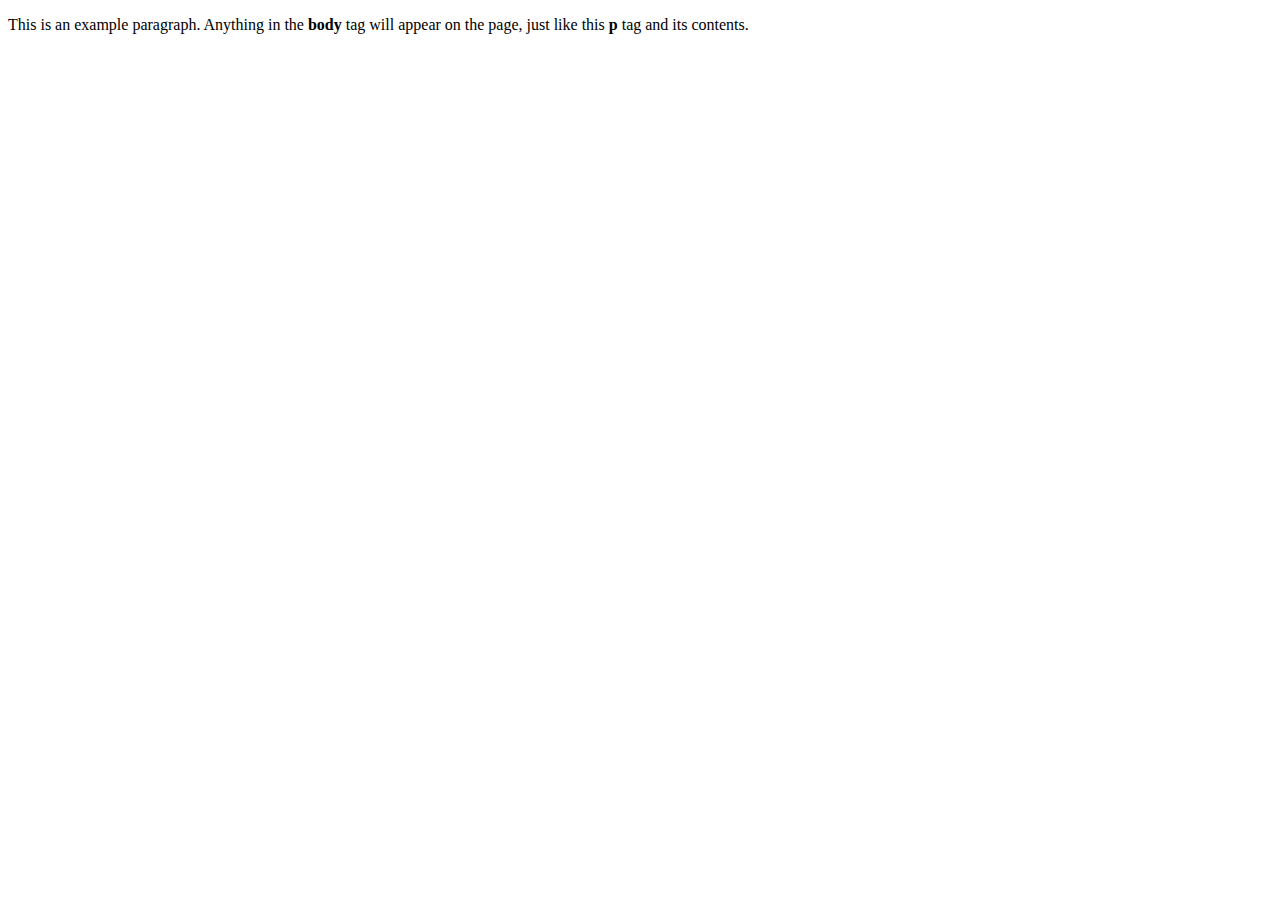
==== index.html @ 29da5b6f "temp" ====
<!doctype html>
<html>
  <head>
    <title>This is the title of the webpage!</title>
  </head>
  <body>
    <p>This is an example paragraph. Anything in the <strong>body</strong> tag will appear on the page, just like this <strong>p</strong> tag and its contents.</p>
  </body>
</html>
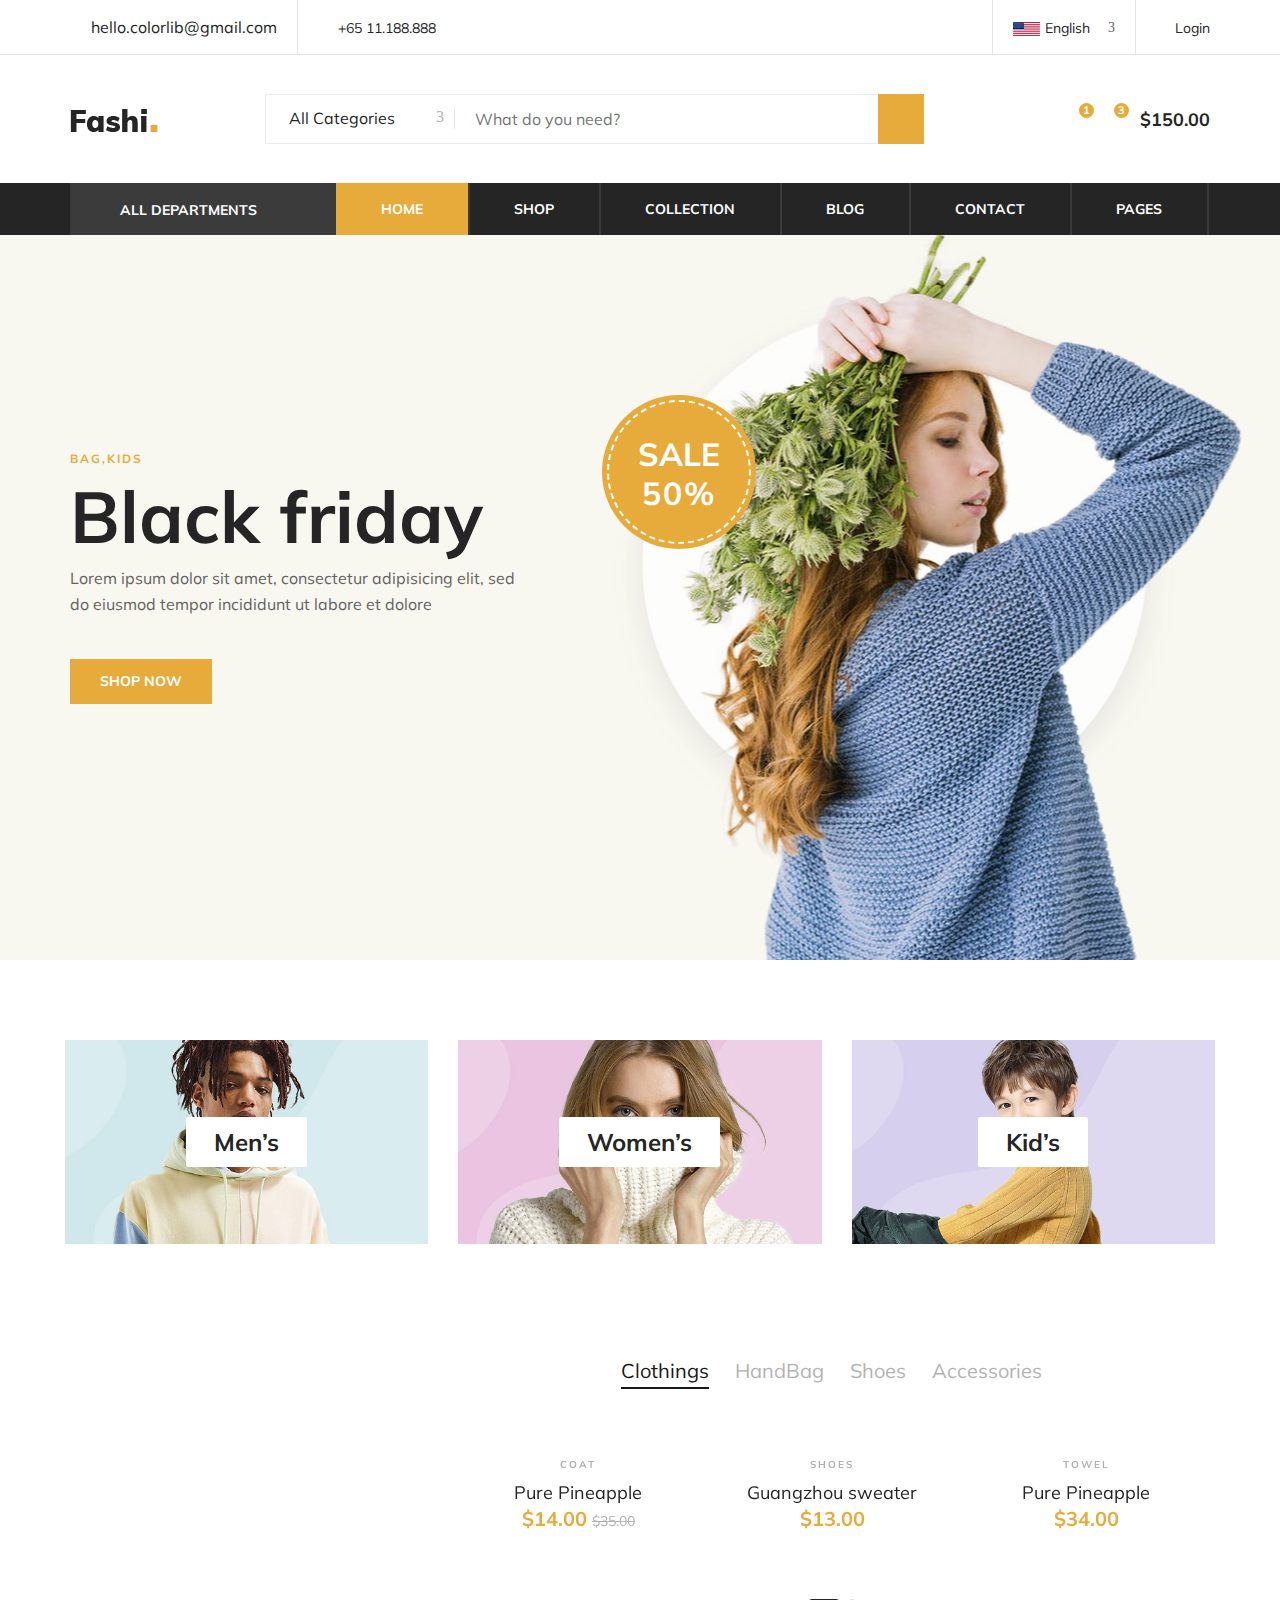
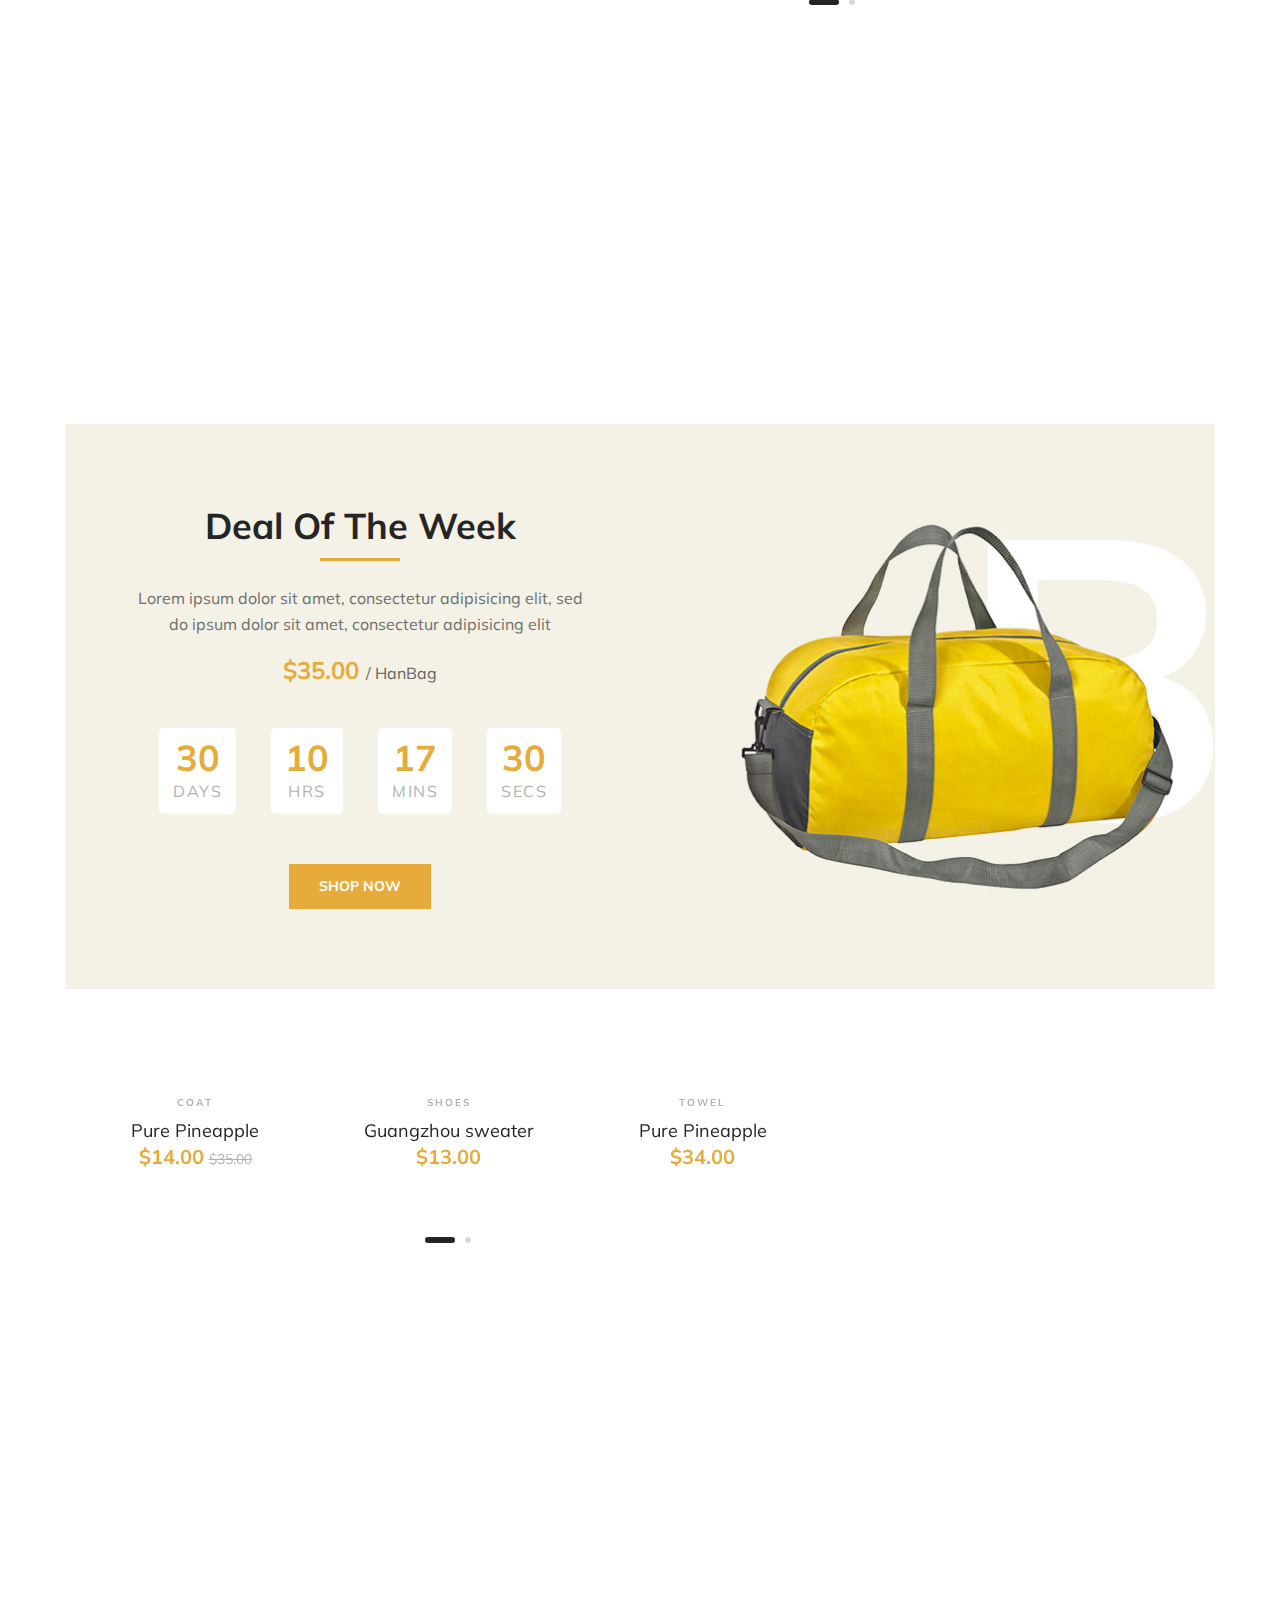
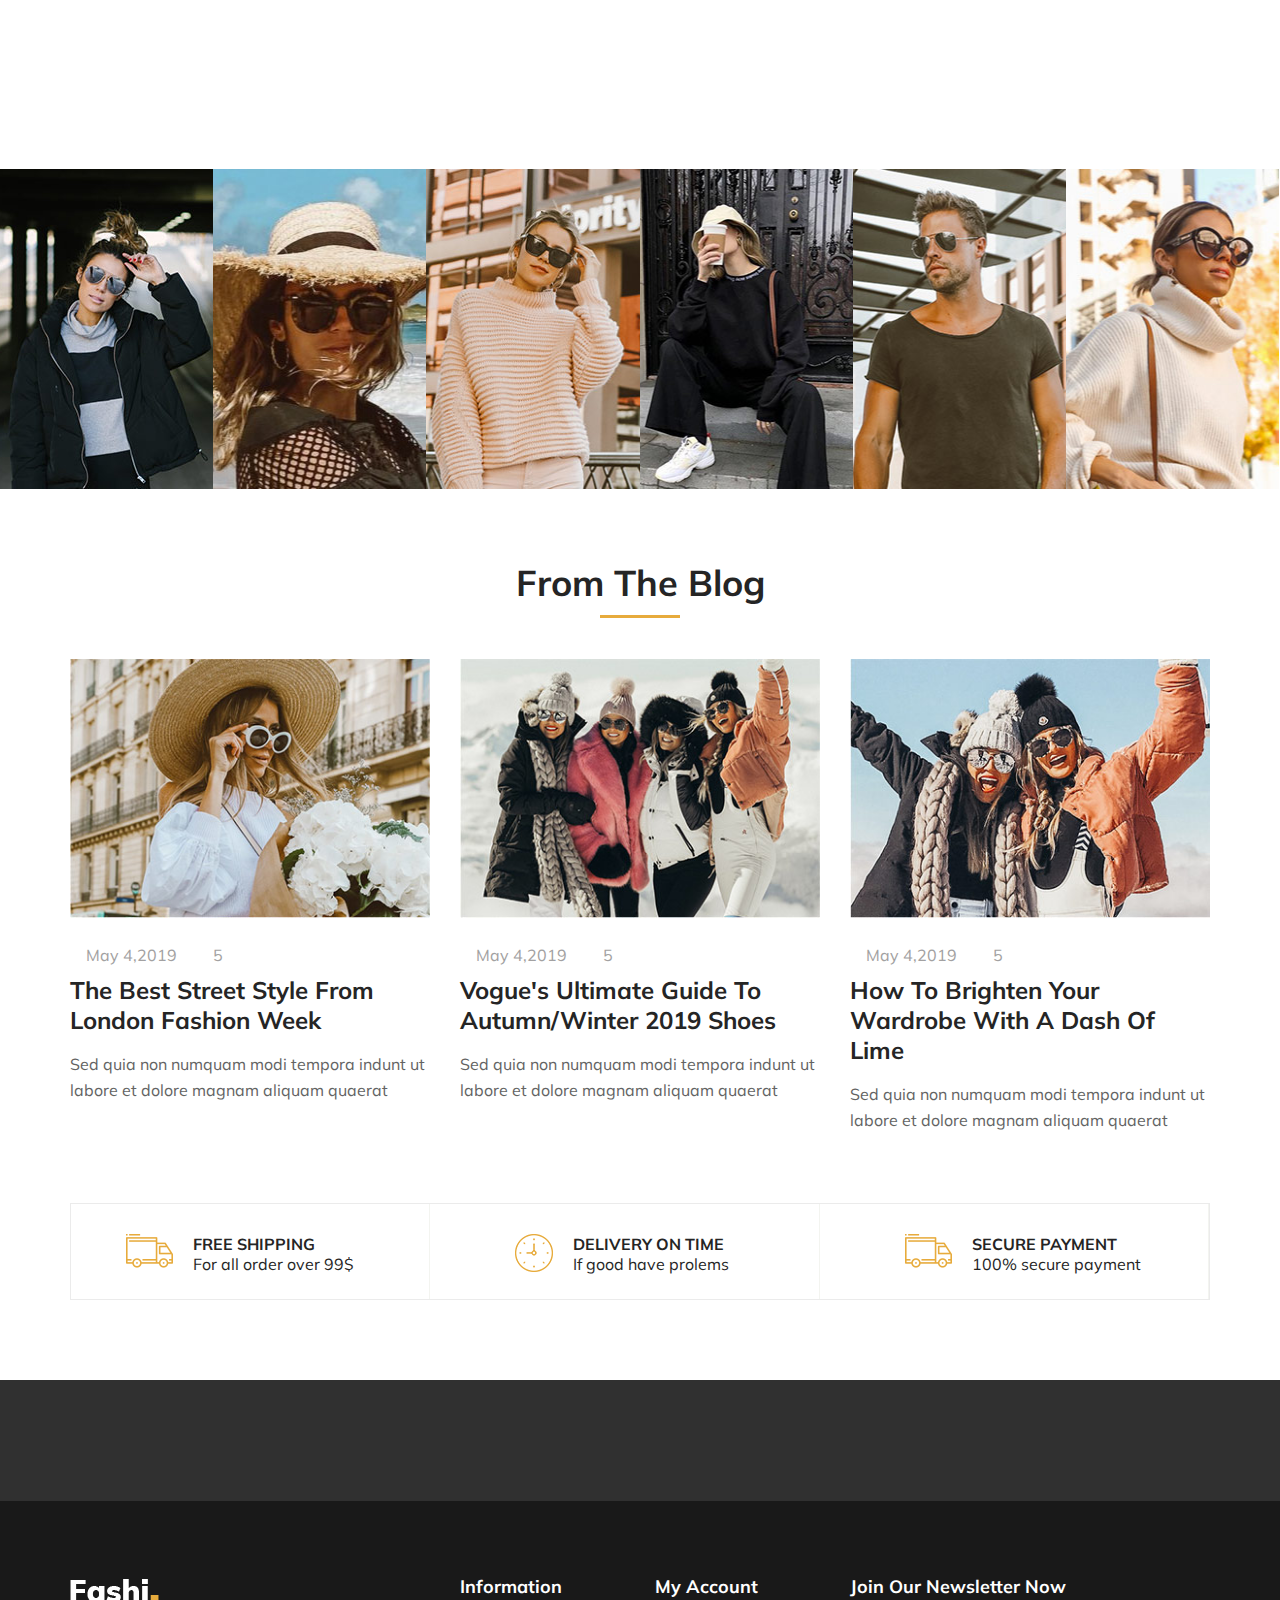
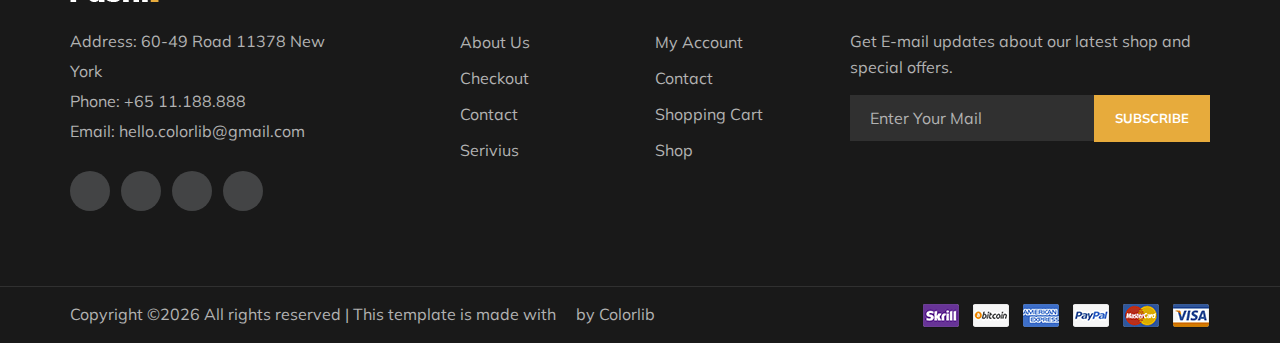
==== commit deabe4de: "index file changed" ====
--- a/index.html
+++ b/index.html
@@ -1,9 +1,816 @@
-<!doctype html>
-<html>
-  <head>
-    <title>This is the title of the webpage!</title>
-  </head>
-  <body>
-    <p>This is an example paragraph. Anything in the <strong>body</strong> tag will appear on the page, just like this <strong>p</strong> tag and its contents.</p>
-  </body>
+<!DOCTYPE html>
+<html lang="zxx">
+
+<head>
+    <meta charset="UTF-8">
+    <meta name="description" content="Fashi Template">
+    <meta name="keywords" content="Fashi, unica, creative, html">
+    <meta name="viewport" content="width=device-width, initial-scale=1.0">
+    <meta http-equiv="X-UA-Compatible" content="ie=edge">
+    <title>Fashi | Template</title>
+
+    <!-- Google Font -->
+    <link href="https://fonts.googleapis.com/css?family=Muli:300,400,500,600,700,800,900&display=swap" rel="stylesheet">
+
+    <!-- Css Styles -->
+    <link rel="stylesheet" href="bootstrap.min.css" type="text/css">
+    <link rel="stylesheet" href="font-awesome.min.css" type="text/css">
+    <link rel="stylesheet" href="themify-icons.css" type="text/css">
+    <link rel="stylesheet" href="elegant-icons.css" type="text/css">
+    <link rel="stylesheet" href="owl.carousel.min.css" type="text/css">
+    <link rel="stylesheet" href="nice-select.css" type="text/css">
+    <link rel="stylesheet" href="jquery-ui.min.css" type="text/css">
+    <link rel="stylesheet" href="slicknav.min.css" type="text/css">
+    <link rel="stylesheet" href="style.css" type="text/css">
+</head>
+
+<body>
+    <!-- Page Preloder -->
+    <div id="preloder">
+        <div class="loader"></div>
+    </div>
+
+    <!-- Header Section Begin -->
+    <header class="header-section">
+        <div class="header-top">
+            <div class="container">
+                <div class="ht-left">
+                    <div class="mail-service">
+                        <i class=" fa fa-envelope"></i>
+                        hello.colorlib@gmail.com
+                    </div>
+                    <div class="phone-service">
+                        <i class=" fa fa-phone"></i>
+                        +65 11.188.888
+                    </div>
+                </div>
+                <div class="ht-right">
+                    <a href="#" class="login-panel"><i class="fa fa-user"></i>Login</a>
+                    <div class="lan-selector">
+                        <select class="language_drop" name="countries" id="countries" style="width:300px;">
+                            <option value='yt' data-image="flag-1.jpg" data-imagecss="flag yt"
+                                data-title="English">English</option>
+                            <option value='yu' data-image="flag-2.jpg" data-imagecss="flag yu"
+                                data-title="Bangladesh">German </option>
+                        </select>
+                    </div>
+                    <div class="top-social">
+                        <a href="#"><i class="ti-facebook"></i></a>
+                        <a href="#"><i class="ti-twitter-alt"></i></a>
+                        <a href="#"><i class="ti-linkedin"></i></a>
+                        <a href="#"><i class="ti-pinterest"></i></a>
+                    </div>
+                </div>
+            </div>
+        </div>
+        <div class="container">
+            <div class="inner-header">
+                <div class="row">
+                    <div class="col-lg-2 col-md-2">
+                        <div class="logo">
+                            <a href="./index.html">
+                                <img src="logo.png" alt="">
+                            </a>
+                        </div>
+                    </div>
+                    <div class="col-lg-7 col-md-7">
+                        <div class="advanced-search">
+                            <button type="button" class="category-btn">All Categories</button>
+                            <div class="input-group">
+                                <input type="text" placeholder="What do you need?">
+                                <button type="button"><i class="ti-search"></i></button>
+                            </div>
+                        </div>
+                    </div>
+                    <div class="col-lg-3 text-right col-md-3">
+                        <ul class="nav-right">
+                            <li class="heart-icon">
+                                <a href="#">
+                                    <i class="icon_heart_alt"></i>
+                                    <span>1</span>
+                                </a>
+                            </li>
+                            <li class="cart-icon">
+                                <a href="#">
+                                    <i class="icon_bag_alt"></i>
+                                    <span>3</span>
+                                </a>
+                                <div class="cart-hover">
+                                    <div class="select-items">
+                                        <table>
+                                            <tbody>
+                                                <tr>
+                                                    <td class="si-pic"><img src="select-product-1.jpg" alt=""></td>
+                                                    <td class="si-text">
+                                                        <div class="product-selected">
+                                                            <p>$60.00 x 1</p>
+                                                            <h6>Kabino Bedside Table</h6>
+                                                        </div>
+                                                    </td>
+                                                    <td class="si-close">
+                                                        <i class="ti-close"></i>
+                                                    </td>
+                                                </tr>
+                                                <tr>
+                                                    <td class="si-pic"><img src="select-product-2.jpg" alt=""></td>
+                                                    <td class="si-text">
+                                                        <div class="product-selected">
+                                                            <p>$60.00 x 1</p>
+                                                            <h6>Kabino Bedside Table</h6>
+                                                        </div>
+                                                    </td>
+                                                    <td class="si-close">
+                                                        <i class="ti-close"></i>
+                                                    </td>
+                                                </tr>
+                                            </tbody>
+                                        </table>
+                                    </div>
+                                    <div class="select-total">
+                                        <span>total:</span>
+                                        <h5>$120.00</h5>
+                                    </div>
+                                    <div class="select-button">
+                                        <a href="#" class="primary-btn view-card">VIEW CARD</a>
+                                        <a href="#" class="primary-btn checkout-btn">CHECK OUT</a>
+                                    </div>
+                                </div>
+                            </li>
+                            <li class="cart-price">$150.00</li>
+                        </ul>
+                    </div>
+                </div>
+            </div>
+        </div>
+        <div class="nav-item">
+            <div class="container">
+                <div class="nav-depart">
+                    <div class="depart-btn">
+                        <i class="ti-menu"></i>
+                        <span>All departments</span>
+                        <ul class="depart-hover">
+                            <li class="active"><a href="#">Women’s Clothing</a></li>
+                            <li><a href="#">Men’s Clothing</a></li>
+                            <li><a href="#">Underwear</a></li>
+                            <li><a href="#">Kid's Clothing</a></li>
+                            <li><a href="#">Brand Fashion</a></li>
+                            <li><a href="#">Accessories/Shoes</a></li>
+                            <li><a href="#">Luxury Brands</a></li>
+                            <li><a href="#">Brand Outdoor Apparel</a></li>
+                        </ul>
+                    </div>
+                </div>
+                <nav class="nav-menu mobile-menu">
+                    <ul>
+                        <li class="active"><a href="./index.html">Home</a></li>
+                        <li><a href="./shop.html">Shop</a></li>
+                        <li><a href="#">Collection</a>
+                            <ul class="dropdown">
+                                <li><a href="#">Men's</a></li>
+                                <li><a href="#">Women's</a></li>
+                                <li><a href="#">Kid's</a></li>
+                            </ul>
+                        </li>
+                        <li><a href="./blog.html">Blog</a></li>
+                        <li><a href="./contact.html">Contact</a></li>
+                        <li><a href="#">Pages</a>
+                            <ul class="dropdown">
+                                <li><a href="./blog-details.html">Blog Details</a></li>
+                                <li><a href="./shopping-cart.html">Shopping Cart</a></li>
+                                <li><a href="./check-out.html">Checkout</a></li>
+                                <li><a href="./faq.html">Faq</a></li>
+                                <li><a href="./register.html">Register</a></li>
+                                <li><a href="./login.html">Login</a></li>
+                            </ul>
+                        </li>
+                    </ul>
+                </nav>
+                <div id="mobile-menu-wrap"></div>
+            </div>
+        </div>
+    </header>
+    <!-- Header End -->
+
+    <!-- Hero Section Begin -->
+    <section class="hero-section">
+        <div class="hero-items owl-carousel">
+            <div class="single-hero-items set-bg" data-setbg="hero-1.jpg">
+                <div class="container">
+                    <div class="row">
+                        <div class="col-lg-5">
+                            <span>Bag,kids</span>
+                            <h1>Black friday</h1>
+                            <p>Lorem ipsum dolor sit amet, consectetur adipisicing elit, sed do eiusmod tempor
+                                incididunt ut labore et dolore</p>
+                            <a href="#" class="primary-btn">Shop Now</a>
+                        </div>
+                    </div>
+                    <div class="off-card">
+                        <h2>Sale <span>50%</span></h2>
+                    </div>
+                </div>
+            </div>
+            <div class="single-hero-items set-bg" data-setbg="hero-2.jpg">
+                <div class="container">
+                    <div class="row">
+                        <div class="col-lg-5">
+                            <span>Bag,kids</span>
+                            <h1>Black friday</h1>
+                            <p>Lorem ipsum dolor sit amet, consectetur adipisicing elit, sed do eiusmod tempor
+                                incididunt ut labore et dolore</p>
+                            <a href="#" class="primary-btn">Shop Now</a>
+                        </div>
+                    </div>
+                    <div class="off-card">
+                        <h2>Sale <span>50%</span></h2>
+                    </div>
+                </div>
+            </div>
+        </div>
+    </section>
+    <!-- Hero Section End -->
+
+    <!-- Banner Section Begin -->
+    <div class="banner-section spad">
+        <div class="container-fluid">
+            <div class="row">
+                <div class="col-lg-4">
+                    <div class="single-banner">
+                        <img src="banner-1.jpg" alt="">
+                        <div class="inner-text">
+                            <h4>Men’s</h4>
+                        </div>
+                    </div>
+                </div>
+                <div class="col-lg-4">
+                    <div class="single-banner">
+                        <img src="banner-2.jpg" alt="">
+                        <div class="inner-text">
+                            <h4>Women’s</h4>
+                        </div>
+                    </div>
+                </div>
+                <div class="col-lg-4">
+                    <div class="single-banner">
+                        <img src="banner-3.jpg" alt="">
+                        <div class="inner-text">
+                            <h4>Kid’s</h4>
+                        </div>
+                    </div>
+                </div>
+            </div>
+        </div>
+    </div>
+    <!-- Banner Section End -->
+
+    <!-- Women Banner Section Begin -->
+    <section class="women-banner spad">
+        <div class="container-fluid">
+            <div class="row">
+                <div class="col-lg-3">
+                    <div class="product-large set-bg" data-setbg="img/products/women-large.jpg">
+                        <h2>Women’s</h2>
+                        <a href="#">Discover More</a>
+                    </div>
+                </div>
+                <div class="col-lg-8 offset-lg-1">
+                    <div class="filter-control">
+                        <ul>
+                            <li class="active">Clothings</li>
+                            <li>HandBag</li>
+                            <li>Shoes</li>
+                            <li>Accessories</li>
+                        </ul>
+                    </div>
+                    <div class="product-slider owl-carousel">
+                        <div class="product-item">
+                            <div class="pi-pic">
+                                <img src="women-1.jpg" alt="">
+                                <div class="sale">Sale</div>
+                                <div class="icon">
+                                    <i class="icon_heart_alt"></i>
+                                </div>
+                                <ul>
+                                    <li class="w-icon active"><a href="#"><i class="icon_bag_alt"></i></a></li>
+                                    <li class="quick-view"><a href="#">+ Quick View</a></li>
+                                    <li class="w-icon"><a href="#"><i class="fa fa-random"></i></a></li>
+                                </ul>
+                            </div>
+                            <div class="pi-text">
+                                <div class="catagory-name">Coat</div>
+                                <a href="#">
+                                    <h5>Pure Pineapple</h5>
+                                </a>
+                                <div class="product-price">
+                                    $14.00
+                                    <span>$35.00</span>
+                                </div>
+                            </div>
+                        </div>
+                        <div class="product-item">
+                            <div class="pi-pic">
+                                <img src="women-2.jpg" alt="">
+                                <div class="icon">
+                                    <i class="icon_heart_alt"></i>
+                                </div>
+                                <ul>
+                                    <li class="w-icon active"><a href="#"><i class="icon_bag_alt"></i></a></li>
+                                    <li class="quick-view"><a href="#">+ Quick View</a></li>
+                                    <li class="w-icon"><a href="#"><i class="fa fa-random"></i></a></li>
+                                </ul>
+                            </div>
+                            <div class="pi-text">
+                                <div class="catagory-name">Shoes</div>
+                                <a href="#">
+                                    <h5>Guangzhou sweater</h5>
+                                </a>
+                                <div class="product-price">
+                                    $13.00
+                                </div>
+                            </div>
+                        </div>
+                        <div class="product-item">
+                            <div class="pi-pic">
+                                <img src="women-3.jpg" alt="">
+                                <div class="icon">
+                                    <i class="icon_heart_alt"></i>
+                                </div>
+                                <ul>
+                                    <li class="w-icon active"><a href="#"><i class="icon_bag_alt"></i></a></li>
+                                    <li class="quick-view"><a href="#">+ Quick View</a></li>
+                                    <li class="w-icon"><a href="#"><i class="fa fa-random"></i></a></li>
+                                </ul>
+                            </div>
+                            <div class="pi-text">
+                                <div class="catagory-name">Towel</div>
+                                <a href="#">
+                                    <h5>Pure Pineapple</h5>
+                                </a>
+                                <div class="product-price">
+                                    $34.00
+                                </div>
+                            </div>
+                        </div>
+                        <div class="product-item">
+                            <div class="pi-pic">
+                                <img src="women-4.jpg" alt="">
+                                <div class="icon">
+                                    <i class="icon_heart_alt"></i>
+                                </div>
+                                <ul>
+                                    <li class="w-icon active"><a href="#"><i class="icon_bag_alt"></i></a></li>
+                                    <li class="quick-view"><a href="#">+ Quick View</a></li>
+                                    <li class="w-icon"><a href="#"><i class="fa fa-random"></i></a></li>
+                                </ul>
+                            </div>
+                            <div class="pi-text">
+                                <div class="catagory-name">Towel</div>
+                                <a href="#">
+                                    <h5>Converse Shoes</h5>
+                                </a>
+                                <div class="product-price">
+                                    $34.00
+                                </div>
+                            </div>
+                        </div>
+                    </div>
+                </div>
+            </div>
+        </div>
+    </section>
+    <!-- Women Banner Section End -->
+
+    <!-- Deal Of The Week Section Begin-->
+    <section class="deal-of-week set-bg spad" data-setbg="time-bg.jpg">
+        <div class="container">
+            <div class="col-lg-6 text-center">
+                <div class="section-title">
+                    <h2>Deal Of The Week</h2>
+                    <p>Lorem ipsum dolor sit amet, consectetur adipisicing elit, sed<br /> do ipsum dolor sit amet,
+                        consectetur adipisicing elit </p>
+                    <div class="product-price">
+                        $35.00
+                        <span>/ HanBag</span>
+                    </div>
+                </div>
+                <div class="countdown-timer" id="countdown">
+                    <div class="cd-item">
+                        <span>56</span>
+                        <p>Days</p>
+                    </div>
+                    <div class="cd-item">
+                        <span>12</span>
+                        <p>Hrs</p>
+                    </div>
+                    <div class="cd-item">
+                        <span>40</span>
+                        <p>Mins</p>
+                    </div>
+                    <div class="cd-item">
+                        <span>52</span>
+                        <p>Secs</p>
+                    </div>
+                </div>
+                <a href="#" class="primary-btn">Shop Now</a>
+            </div>
+        </div>
+    </section>
+    <!-- Deal Of The Week Section End -->
+
+    <!-- Man Banner Section Begin -->
+    <section class="man-banner spad">
+        <div class="container-fluid">
+            <div class="row">
+                <div class="col-lg-8">
+                    <!-- <div class="filter-control">
+                        <ul>
+                            <li class="active">Clothings</li>
+                            <li>HandBag</li>
+                            <li>Shoes</li>
+                            <li>Accessories</li>
+                        </ul>
+                    </div> -->
+                    <div class="product-slider owl-carousel">
+                        <div class="product-item">
+                            <div class="pi-pic">
+                                <img src="man-1.jpg" alt="">
+                                <div class="sale">Sale</div>
+                                <div class="icon">
+                                    <i class="icon_heart_alt"></i>
+                                </div>
+                                <ul>
+                                    <li class="w-icon active"><a href="#"><i class="icon_bag_alt"></i></a></li>
+                                    <li class="quick-view"><a href="#">+ Quick View</a></li>
+                                    <li class="w-icon"><a href="#"><i class="fa fa-random"></i></a></li>
+                                </ul>
+                            </div>
+                            <div class="pi-text">
+                                <div class="catagory-name">Coat</div>
+                                <a href="#">
+                                    <h5>Pure Pineapple</h5>
+                                </a>
+                                <div class="product-price">
+                                    $14.00
+                                    <span>$35.00</span>
+                                </div>
+                            </div>
+                        </div>
+                        <div class="product-item">
+                            <div class="pi-pic">
+                                <img src="man-2.jpg" alt="">
+                                <div class="icon">
+                                    <i class="icon_heart_alt"></i>
+                                </div>
+                                <ul>
+                                    <li class="w-icon active"><a href="#"><i class="icon_bag_alt"></i></a></li>
+                                    <li class="quick-view"><a href="#">+ Quick View</a></li>
+                                    <li class="w-icon"><a href="#"><i class="fa fa-random"></i></a></li>
+                                </ul>
+                            </div>
+                            <div class="pi-text">
+                                <div class="catagory-name">Shoes</div>
+                                <a href="#">
+                                    <h5>Guangzhou sweater</h5>
+                                </a>
+                                <div class="product-price">
+                                    $13.00
+                                </div>
+                            </div>
+                        </div>
+                        <div class="product-item">
+                            <div class="pi-pic">
+                                <img src="man-3.jpg" alt="">
+                                <div class="icon">
+                                    <i class="icon_heart_alt"></i>
+                                </div>
+                                <ul>
+                                    <li class="w-icon active"><a href="#"><i class="icon_bag_alt"></i></a></li>
+                                    <li class="quick-view"><a href="#">+ Quick View</a></li>
+                                    <li class="w-icon"><a href="#"><i class="fa fa-random"></i></a></li>
+                                </ul>
+                            </div>
+                            <div class="pi-text">
+                                <div class="catagory-name">Towel</div>
+                                <a href="#">
+                                    <h5>Pure Pineapple</h5>
+                                </a>
+                                <div class="product-price">
+                                    $34.00
+                                </div>
+                            </div>
+                        </div>
+                        <div class="product-item">
+                            <div class="pi-pic">
+                                <img src="man-4.jpg" alt="">
+                                <div class="icon">
+                                    <i class="icon_heart_alt"></i>
+                                </div>
+                                <ul>
+                                    <li class="w-icon active"><a href="#"><i class="icon_bag_alt"></i></a></li>
+                                    <li class="quick-view"><a href="#">+ Quick View</a></li>
+                                    <li class="w-icon"><a href="#"><i class="fa fa-random"></i></a></li>
+                                </ul>
+                            </div>
+                            <div class="pi-text">
+                                <div class="catagory-name">Towel</div>
+                                <a href="#">
+                                    <h5>Converse Shoes</h5>
+                                </a>
+                                <div class="product-price">
+                                    $34.00
+                                </div>
+                            </div>
+                        </div>
+                    </div>
+                </div>
+                <div class="col-lg-3 offset-lg-1">
+                    <div class="product-large set-bg m-large" data-setbg="man-large.jpg">
+                        <h2>Men’s</h2>
+                        <a href="#">Discover More</a>
+                    </div>
+                </div>
+            </div>
+        </div>
+    </section>
+    <!-- Man Banner Section End -->
+
+    <!-- Instagram Section Begin -->
+    <div class="instagram-photo">
+        <div class="insta-item set-bg" data-setbg="insta-1.jpg">
+            <div class="inside-text">
+                <i class="ti-instagram"></i>
+                <h5><a href="#">colorlib_Collection</a></h5>
+            </div>
+        </div>
+        <div class="insta-item set-bg" data-setbg="insta-2.jpg">
+            <div class="inside-text">
+                <i class="ti-instagram"></i>
+                <h5><a href="#">colorlib_Collection</a></h5>
+            </div>
+        </div>
+        <div class="insta-item set-bg" data-setbg="insta-3.jpg">
+            <div class="inside-text">
+                <i class="ti-instagram"></i>
+                <h5><a href="#">colorlib_Collection</a></h5>
+            </div>
+        </div>
+        <div class="insta-item set-bg" data-setbg="insta-4.jpg">
+            <div class="inside-text">
+                <i class="ti-instagram"></i>
+                <h5><a href="#">colorlib_Collection</a></h5>
+            </div>
+        </div>
+        <div class="insta-item set-bg" data-setbg="insta-5.jpg">
+            <div class="inside-text">
+                <i class="ti-instagram"></i>
+                <h5><a href="#">colorlib_Collection</a></h5>
+            </div>
+        </div>
+        <div class="insta-item set-bg" data-setbg="insta-6.jpg">
+            <div class="inside-text">
+                <i class="ti-instagram"></i>
+                <h5><a href="#">colorlib_Collection</a></h5>
+            </div>
+        </div>
+    </div>
+    <!-- Instagram Section End -->
+
+    <!-- Latest Blog Section Begin -->
+    <section class="latest-blog spad">
+        <div class="container">
+            <div class="row">
+                <div class="col-lg-12">
+                    <div class="section-title">
+                        <h2>From The Blog</h2>
+                    </div>
+                </div>
+            </div>
+            <div class="row">
+                <div class="col-lg-4 col-md-6">
+                    <div class="single-latest-blog">
+                        <img src="latest-1.jpg" alt="">
+                        <div class="latest-text">
+                            <div class="tag-list">
+                                <div class="tag-item">
+                                    <i class="fa fa-calendar-o"></i>
+                                    May 4,2019
+                                </div>
+                                <div class="tag-item">
+                                    <i class="fa fa-comment-o"></i>
+                                    5
+                                </div>
+                            </div>
+                            <a href="#">
+                                <h4>The Best Street Style From London Fashion Week</h4>
+                            </a>
+                            <p>Sed quia non numquam modi tempora indunt ut labore et dolore magnam aliquam quaerat </p>
+                        </div>
+                    </div>
+                </div>
+                <div class="col-lg-4 col-md-6">
+                    <div class="single-latest-blog">
+                        <img src="latest-2.jpg" alt="">
+                        <div class="latest-text">
+                            <div class="tag-list">
+                                <div class="tag-item">
+                                    <i class="fa fa-calendar-o"></i>
+                                    May 4,2019
+                                </div>
+                                <div class="tag-item">
+                                    <i class="fa fa-comment-o"></i>
+                                    5
+                                </div>
+                            </div>
+                            <a href="#">
+                                <h4>Vogue's Ultimate Guide To Autumn/Winter 2019 Shoes</h4>
+                            </a>
+                            <p>Sed quia non numquam modi tempora indunt ut labore et dolore magnam aliquam quaerat </p>
+                        </div>
+                    </div>
+                </div>
+                <div class="col-lg-4 col-md-6">
+                    <div class="single-latest-blog">
+                        <img src="latest-3.jpg" alt="">
+                        <div class="latest-text">
+                            <div class="tag-list">
+                                <div class="tag-item">
+                                    <i class="fa fa-calendar-o"></i>
+                                    May 4,2019
+                                </div>
+                                <div class="tag-item">
+                                    <i class="fa fa-comment-o"></i>
+                                    5
+                                </div>
+                            </div>
+                            <a href="#">
+                                <h4>How To Brighten Your Wardrobe With A Dash Of Lime</h4>
+                            </a>
+                            <p>Sed quia non numquam modi tempora indunt ut labore et dolore magnam aliquam quaerat </p>
+                        </div>
+                    </div>
+                </div>
+            </div>
+            <div class="benefit-items">
+                <div class="row">
+                    <div class="col-lg-4">
+                        <div class="single-benefit">
+                            <div class="sb-icon">
+                                <img src="icon-1.png" alt="">
+                            </div>
+                            <div class="sb-text">
+                                <h6>Free Shipping</h6>
+                                <p>For all order over 99$</p>
+                            </div>
+                        </div>
+                    </div>
+                    <div class="col-lg-4">
+                        <div class="single-benefit">
+                            <div class="sb-icon">
+                                <img src="icon-2.png" alt="">
+                            </div>
+                            <div class="sb-text">
+                                <h6>Delivery On Time</h6>
+                                <p>If good have prolems</p>
+                            </div>
+                        </div>
+                    </div>
+                    <div class="col-lg-4">
+                        <div class="single-benefit">
+                            <div class="sb-icon">
+                                <img src="icon-1.png" alt="">
+                            </div>
+                            <div class="sb-text">
+                                <h6>Secure Payment</h6>
+                                <p>100% secure payment</p>
+                            </div>
+                        </div>
+                    </div>
+                </div>
+            </div>
+        </div>
+    </section>
+    <!-- Latest Blog Section End -->
+
+    <!-- Partner Logo Section Begin -->
+    <div class="partner-logo">
+        <div class="container">
+            <div class="logo-carousel owl-carousel">
+                <div class="logo-item">
+                    <div class="tablecell-inner">
+                        <img src="logo-1.png" alt="">
+                    </div>
+                </div>
+                <div class="logo-item">
+                    <div class="tablecell-inner">
+                        <img src="logo-2.png" alt="">
+                    </div>
+                </div>
+                <div class="logo-item">
+                    <div class="tablecell-inner">
+                        <img src="logo-3.png" alt="">
+                    </div>
+                </div>
+                <div class="logo-item">
+                    <div class="tablecell-inner">
+                        <img src="logo-4.png" alt="">
+                    </div>
+                </div>
+                <div class="logo-item">
+                    <div class="tablecell-inner">
+                        <img src="logo-5.png" alt="">
+                    </div>
+                </div>
+            </div>
+        </div>
+    </div>
+    <!-- Partner Logo Section End -->
+
+    <!-- Footer Section Begin -->
+    <footer class="footer-section">
+        <div class="container">
+            <div class="row">
+                <div class="col-lg-3">
+                    <div class="footer-left">
+                        <div class="footer-logo">
+                            <a href="#"><img src="footer-logo.png" alt=""></a>
+                        </div>
+                        <ul>
+                            <li>Address: 60-49 Road 11378 New York</li>
+                            <li>Phone: +65 11.188.888</li>
+                            <li>Email: hello.colorlib@gmail.com</li>
+                        </ul>
+                        <div class="footer-social">
+                            <a href="#"><i class="fa fa-facebook"></i></a>
+                            <a href="#"><i class="fa fa-instagram"></i></a>
+                            <a href="#"><i class="fa fa-twitter"></i></a>
+                            <a href="#"><i class="fa fa-pinterest"></i></a>
+                        </div>
+                    </div>
+                </div>
+                <div class="col-lg-2 offset-lg-1">
+                    <div class="footer-widget">
+                        <h5>Information</h5>
+                        <ul>
+                            <li><a href="#">About Us</a></li>
+                            <li><a href="#">Checkout</a></li>
+                            <li><a href="#">Contact</a></li>
+                            <li><a href="#">Serivius</a></li>
+                        </ul>
+                    </div>
+                </div>
+                <div class="col-lg-2">
+                    <div class="footer-widget">
+                        <h5>My Account</h5>
+                        <ul>
+                            <li><a href="#">My Account</a></li>
+                            <li><a href="#">Contact</a></li>
+                            <li><a href="#">Shopping Cart</a></li>
+                            <li><a href="#">Shop</a></li>
+                        </ul>
+                    </div>
+                </div>
+                <div class="col-lg-4">
+                    <div class="newslatter-item">
+                        <h5>Join Our Newsletter Now</h5>
+                        <p>Get E-mail updates about our latest shop and special offers.</p>
+                        <form action="#" class="subscribe-form">
+                            <input type="text" placeholder="Enter Your Mail">
+                            <button type="button">Subscribe</button>
+                        </form>
+                    </div>
+                </div>
+            </div>
+        </div>
+        <div class="copyright-reserved">
+            <div class="container">
+                <div class="row">
+                    <div class="col-lg-12">
+                        <div class="copyright-text">
+                            <!-- Link back to Colorlib can't be removed. Template is licensed under CC BY 3.0. -->
+Copyright &copy;<script>document.write(new Date().getFullYear());</script> All rights reserved | This template is made with <i class="fa fa-heart-o" aria-hidden="true"></i> by <a href="https://colorlib.com" target="_blank">Colorlib</a>
+<!-- Link back to Colorlib can't be removed. Template is licensed under CC BY 3.0. -->
+                        </div>
+                        <div class="payment-pic">
+                            <img src="payment-method.png" alt="">
+                        </div>
+                    </div>
+                </div>
+            </div>
+        </div>
+    </footer>
+    <!-- Footer Section End -->
+
+    <!-- Js Plugins -->
+    <script src="jquery-3.3.1.min.js"></script>
+    <script src="bootstrap.min.js"></script>
+    <script src="jquery-ui.min.js"></script>
+    <script src="jquery.countdown.min.js"></script>
+    <script src="jquery.nice-select.min.js"></script>
+    <script src="jquery.zoom.min.js"></script>
+    <script src="jquery.dd.min.js"></script>
+    <script src="jquery.slicknav.js"></script>
+    <script src="owl.carousel.min.js"></script>
+    <script src="main.js"></script>
+</body>
+
 </html>
--- a/themify-icons.css
+++ b/themify-icons.css
@@ -0,0 +1,1081 @@
+@font-face {
+	font-family: 'themify';
+	src:url('../fonts/themify.eot?-fvbane');
+	src:url('../fonts/themify.eot?#iefix-fvbane') format('embedded-opentype'),
+		url('../fonts/themify.woff?-fvbane') format('woff'),
+		url('../fonts/themify.ttf?-fvbane') format('truetype'),
+		url('../fonts/themify.svg?-fvbane#themify') format('svg');
+	font-weight: normal;
+	font-style: normal;
+}
+
+[class^="ti-"], [class*=" ti-"] {
+	font-family: 'themify';
+	speak: none;
+	font-style: normal;
+	font-weight: normal;
+	font-variant: normal;
+	text-transform: none;
+	line-height: 1;
+
+	/* Better Font Rendering =========== */
+	-webkit-font-smoothing: antialiased;
+	-moz-osx-font-smoothing: grayscale;
+}
+
+.ti-wand:before {
+	content: "\e600";
+}
+.ti-volume:before {
+	content: "\e601";
+}
+.ti-user:before {
+	content: "\e602";
+}
+.ti-unlock:before {
+	content: "\e603";
+}
+.ti-unlink:before {
+	content: "\e604";
+}
+.ti-trash:before {
+	content: "\e605";
+}
+.ti-thought:before {
+	content: "\e606";
+}
+.ti-target:before {
+	content: "\e607";
+}
+.ti-tag:before {
+	content: "\e608";
+}
+.ti-tablet:before {
+	content: "\e609";
+}
+.ti-star:before {
+	content: "\e60a";
+}
+.ti-spray:before {
+	content: "\e60b";
+}
+.ti-signal:before {
+	content: "\e60c";
+}
+.ti-shopping-cart:before {
+	content: "\e60d";
+}
+.ti-shopping-cart-full:before {
+	content: "\e60e";
+}
+.ti-settings:before {
+	content: "\e60f";
+}
+.ti-search:before {
+	content: "\e610";
+}
+.ti-zoom-in:before {
+	content: "\e611";
+}
+.ti-zoom-out:before {
+	content: "\e612";
+}
+.ti-cut:before {
+	content: "\e613";
+}
+.ti-ruler:before {
+	content: "\e614";
+}
+.ti-ruler-pencil:before {
+	content: "\e615";
+}
+.ti-ruler-alt:before {
+	content: "\e616";
+}
+.ti-bookmark:before {
+	content: "\e617";
+}
+.ti-bookmark-alt:before {
+	content: "\e618";
+}
+.ti-reload:before {
+	content: "\e619";
+}
+.ti-plus:before {
+	content: "\e61a";
+}
+.ti-pin:before {
+	content: "\e61b";
+}
+.ti-pencil:before {
+	content: "\e61c";
+}
+.ti-pencil-alt:before {
+	content: "\e61d";
+}
+.ti-paint-roller:before {
+	content: "\e61e";
+}
+.ti-paint-bucket:before {
+	content: "\e61f";
+}
+.ti-na:before {
+	content: "\e620";
+}
+.ti-mobile:before {
+	content: "\e621";
+}
+.ti-minus:before {
+	content: "\e622";
+}
+.ti-medall:before {
+	content: "\e623";
+}
+.ti-medall-alt:before {
+	content: "\e624";
+}
+.ti-marker:before {
+	content: "\e625";
+}
+.ti-marker-alt:before {
+	content: "\e626";
+}
+.ti-arrow-up:before {
+	content: "\e627";
+}
+.ti-arrow-right:before {
+	content: "\e628";
+}
+.ti-arrow-left:before {
+	content: "\e629";
+}
+.ti-arrow-down:before {
+	content: "\e62a";
+}
+.ti-lock:before {
+	content: "\e62b";
+}
+.ti-location-arrow:before {
+	content: "\e62c";
+}
+.ti-link:before {
+	content: "\e62d";
+}
+.ti-layout:before {
+	content: "\e62e";
+}
+.ti-layers:before {
+	content: "\e62f";
+}
+.ti-layers-alt:before {
+	content: "\e630";
+}
+.ti-key:before {
+	content: "\e631";
+}
+.ti-import:before {
+	content: "\e632";
+}
+.ti-image:before {
+	content: "\e633";
+}
+.ti-heart:before {
+	content: "\e634";
+}
+.ti-heart-broken:before {
+	content: "\e635";
+}
+.ti-hand-stop:before {
+	content: "\e636";
+}
+.ti-hand-open:before {
+	content: "\e637";
+}
+.ti-hand-drag:before {
+	content: "\e638";
+}
+.ti-folder:before {
+	content: "\e639";
+}
+.ti-flag:before {
+	content: "\e63a";
+}
+.ti-flag-alt:before {
+	content: "\e63b";
+}
+.ti-flag-alt-2:before {
+	content: "\e63c";
+}
+.ti-eye:before {
+	content: "\e63d";
+}
+.ti-export:before {
+	content: "\e63e";
+}
+.ti-exchange-vertical:before {
+	content: "\e63f";
+}
+.ti-desktop:before {
+	content: "\e640";
+}
+.ti-cup:before {
+	content: "\e641";
+}
+.ti-crown:before {
+	content: "\e642";
+}
+.ti-comments:before {
+	content: "\e643";
+}
+.ti-comment:before {
+	content: "\e644";
+}
+.ti-comment-alt:before {
+	content: "\e645";
+}
+.ti-close:before {
+	content: "\e646";
+}
+.ti-clip:before {
+	content: "\e647";
+}
+.ti-angle-up:before {
+	content: "\e648";
+}
+.ti-angle-right:before {
+	content: "\e649";
+}
+.ti-angle-left:before {
+	content: "\e64a";
+}
+.ti-angle-down:before {
+	content: "\e64b";
+}
+.ti-check:before {
+	content: "\e64c";
+}
+.ti-check-box:before {
+	content: "\e64d";
+}
+.ti-camera:before {
+	content: "\e64e";
+}
+.ti-announcement:before {
+	content: "\e64f";
+}
+.ti-brush:before {
+	content: "\e650";
+}
+.ti-briefcase:before {
+	content: "\e651";
+}
+.ti-bolt:before {
+	content: "\e652";
+}
+.ti-bolt-alt:before {
+	content: "\e653";
+}
+.ti-blackboard:before {
+	content: "\e654";
+}
+.ti-bag:before {
+	content: "\e655";
+}
+.ti-move:before {
+	content: "\e656";
+}
+.ti-arrows-vertical:before {
+	content: "\e657";
+}
+.ti-arrows-horizontal:before {
+	content: "\e658";
+}
+.ti-fullscreen:before {
+	content: "\e659";
+}
+.ti-arrow-top-right:before {
+	content: "\e65a";
+}
+.ti-arrow-top-left:before {
+	content: "\e65b";
+}
+.ti-arrow-circle-up:before {
+	content: "\e65c";
+}
+.ti-arrow-circle-right:before {
+	content: "\e65d";
+}
+.ti-arrow-circle-left:before {
+	content: "\e65e";
+}
+.ti-arrow-circle-down:before {
+	content: "\e65f";
+}
+.ti-angle-double-up:before {
+	content: "\e660";
+}
+.ti-angle-double-right:before {
+	content: "\e661";
+}
+.ti-angle-double-left:before {
+	content: "\e662";
+}
+.ti-angle-double-down:before {
+	content: "\e663";
+}
+.ti-zip:before {
+	content: "\e664";
+}
+.ti-world:before {
+	content: "\e665";
+}
+.ti-wheelchair:before {
+	content: "\e666";
+}
+.ti-view-list:before {
+	content: "\e667";
+}
+.ti-view-list-alt:before {
+	content: "\e668";
+}
+.ti-view-grid:before {
+	content: "\e669";
+}
+.ti-uppercase:before {
+	content: "\e66a";
+}
+.ti-upload:before {
+	content: "\e66b";
+}
+.ti-underline:before {
+	content: "\e66c";
+}
+.ti-truck:before {
+	content: "\e66d";
+}
+.ti-timer:before {
+	content: "\e66e";
+}
+.ti-ticket:before {
+	content: "\e66f";
+}
+.ti-thumb-up:before {
+	content: "\e670";
+}
+.ti-thumb-down:before {
+	content: "\e671";
+}
+.ti-text:before {
+	content: "\e672";
+}
+.ti-stats-up:before {
+	content: "\e673";
+}
+.ti-stats-down:before {
+	content: "\e674";
+}
+.ti-split-v:before {
+	content: "\e675";
+}
+.ti-split-h:before {
+	content: "\e676";
+}
+.ti-smallcap:before {
+	content: "\e677";
+}
+.ti-shine:before {
+	content: "\e678";
+}
+.ti-shift-right:before {
+	content: "\e679";
+}
+.ti-shift-left:before {
+	content: "\e67a";
+}
+.ti-shield:before {
+	content: "\e67b";
+}
+.ti-notepad:before {
+	content: "\e67c";
+}
+.ti-server:before {
+	content: "\e67d";
+}
+.ti-quote-right:before {
+	content: "\e67e";
+}
+.ti-quote-left:before {
+	content: "\e67f";
+}
+.ti-pulse:before {
+	content: "\e680";
+}
+.ti-printer:before {
+	content: "\e681";
+}
+.ti-power-off:before {
+	content: "\e682";
+}
+.ti-plug:before {
+	content: "\e683";
+}
+.ti-pie-chart:before {
+	content: "\e684";
+}
+.ti-paragraph:before {
+	content: "\e685";
+}
+.ti-panel:before {
+	content: "\e686";
+}
+.ti-package:before {
+	content: "\e687";
+}
+.ti-music:before {
+	content: "\e688";
+}
+.ti-music-alt:before {
+	content: "\e689";
+}
+.ti-mouse:before {
+	content: "\e68a";
+}
+.ti-mouse-alt:before {
+	content: "\e68b";
+}
+.ti-money:before {
+	content: "\e68c";
+}
+.ti-microphone:before {
+	content: "\e68d";
+}
+.ti-menu:before {
+	content: "\e68e";
+}
+.ti-menu-alt:before {
+	content: "\e68f";
+}
+.ti-map:before {
+	content: "\e690";
+}
+.ti-map-alt:before {
+	content: "\e691";
+}
+.ti-loop:before {
+	content: "\e692";
+}
+.ti-location-pin:before {
+	content: "\e693";
+}
+.ti-list:before {
+	content: "\e694";
+}
+.ti-light-bulb:before {
+	content: "\e695";
+}
+.ti-Italic:before {
+	content: "\e696";
+}
+.ti-info:before {
+	content: "\e697";
+}
+.ti-infinite:before {
+	content: "\e698";
+}
+.ti-id-badge:before {
+	content: "\e699";
+}
+.ti-hummer:before {
+	content: "\e69a";
+}
+.ti-home:before {
+	content: "\e69b";
+}
+.ti-help:before {
+	content: "\e69c";
+}
+.ti-headphone:before {
+	content: "\e69d";
+}
+.ti-harddrives:before {
+	content: "\e69e";
+}
+.ti-harddrive:before {
+	content: "\e69f";
+}
+.ti-gift:before {
+	content: "\e6a0";
+}
+.ti-game:before {
+	content: "\e6a1";
+}
+.ti-filter:before {
+	content: "\e6a2";
+}
+.ti-files:before {
+	content: "\e6a3";
+}
+.ti-file:before {
+	content: "\e6a4";
+}
+.ti-eraser:before {
+	content: "\e6a5";
+}
+.ti-envelope:before {
+	content: "\e6a6";
+}
+.ti-download:before {
+	content: "\e6a7";
+}
+.ti-direction:before {
+	content: "\e6a8";
+}
+.ti-direction-alt:before {
+	content: "\e6a9";
+}
+.ti-dashboard:before {
+	content: "\e6aa";
+}
+.ti-control-stop:before {
+	content: "\e6ab";
+}
+.ti-control-shuffle:before {
+	content: "\e6ac";
+}
+.ti-control-play:before {
+	content: "\e6ad";
+}
+.ti-control-pause:before {
+	content: "\e6ae";
+}
+.ti-control-forward:before {
+	content: "\e6af";
+}
+.ti-control-backward:before {
+	content: "\e6b0";
+}
+.ti-cloud:before {
+	content: "\e6b1";
+}
+.ti-cloud-up:before {
+	content: "\e6b2";
+}
+.ti-cloud-down:before {
+	content: "\e6b3";
+}
+.ti-clipboard:before {
+	content: "\e6b4";
+}
+.ti-car:before {
+	content: "\e6b5";
+}
+.ti-calendar:before {
+	content: "\e6b6";
+}
+.ti-book:before {
+	content: "\e6b7";
+}
+.ti-bell:before {
+	content: "\e6b8";
+}
+.ti-basketball:before {
+	content: "\e6b9";
+}
+.ti-bar-chart:before {
+	content: "\e6ba";
+}
+.ti-bar-chart-alt:before {
+	content: "\e6bb";
+}
+.ti-back-right:before {
+	content: "\e6bc";
+}
+.ti-back-left:before {
+	content: "\e6bd";
+}
+.ti-arrows-corner:before {
+	content: "\e6be";
+}
+.ti-archive:before {
+	content: "\e6bf";
+}
+.ti-anchor:before {
+	content: "\e6c0";
+}
+.ti-align-right:before {
+	content: "\e6c1";
+}
+.ti-align-left:before {
+	content: "\e6c2";
+}
+.ti-align-justify:before {
+	content: "\e6c3";
+}
+.ti-align-center:before {
+	content: "\e6c4";
+}
+.ti-alert:before {
+	content: "\e6c5";
+}
+.ti-alarm-clock:before {
+	content: "\e6c6";
+}
+.ti-agenda:before {
+	content: "\e6c7";
+}
+.ti-write:before {
+	content: "\e6c8";
+}
+.ti-window:before {
+	content: "\e6c9";
+}
+.ti-widgetized:before {
+	content: "\e6ca";
+}
+.ti-widget:before {
+	content: "\e6cb";
+}
+.ti-widget-alt:before {
+	content: "\e6cc";
+}
+.ti-wallet:before {
+	content: "\e6cd";
+}
+.ti-video-clapper:before {
+	content: "\e6ce";
+}
+.ti-video-camera:before {
+	content: "\e6cf";
+}
+.ti-vector:before {
+	content: "\e6d0";
+}
+.ti-themify-logo:before {
+	content: "\e6d1";
+}
+.ti-themify-favicon:before {
+	content: "\e6d2";
+}
+.ti-themify-favicon-alt:before {
+	content: "\e6d3";
+}
+.ti-support:before {
+	content: "\e6d4";
+}
+.ti-stamp:before {
+	content: "\e6d5";
+}
+.ti-split-v-alt:before {
+	content: "\e6d6";
+}
+.ti-slice:before {
+	content: "\e6d7";
+}
+.ti-shortcode:before {
+	content: "\e6d8";
+}
+.ti-shift-right-alt:before {
+	content: "\e6d9";
+}
+.ti-shift-left-alt:before {
+	content: "\e6da";
+}
+.ti-ruler-alt-2:before {
+	content: "\e6db";
+}
+.ti-receipt:before {
+	content: "\e6dc";
+}
+.ti-pin2:before {
+	content: "\e6dd";
+}
+.ti-pin-alt:before {
+	content: "\e6de";
+}
+.ti-pencil-alt2:before {
+	content: "\e6df";
+}
+.ti-palette:before {
+	content: "\e6e0";
+}
+.ti-more:before {
+	content: "\e6e1";
+}
+.ti-more-alt:before {
+	content: "\e6e2";
+}
+.ti-microphone-alt:before {
+	content: "\e6e3";
+}
+.ti-magnet:before {
+	content: "\e6e4";
+}
+.ti-line-double:before {
+	content: "\e6e5";
+}
+.ti-line-dotted:before {
+	content: "\e6e6";
+}
+.ti-line-dashed:before {
+	content: "\e6e7";
+}
+.ti-layout-width-full:before {
+	content: "\e6e8";
+}
+.ti-layout-width-default:before {
+	content: "\e6e9";
+}
+.ti-layout-width-default-alt:before {
+	content: "\e6ea";
+}
+.ti-layout-tab:before {
+	content: "\e6eb";
+}
+.ti-layout-tab-window:before {
+	content: "\e6ec";
+}
+.ti-layout-tab-v:before {
+	content: "\e6ed";
+}
+.ti-layout-tab-min:before {
+	content: "\e6ee";
+}
+.ti-layout-slider:before {
+	content: "\e6ef";
+}
+.ti-layout-slider-alt:before {
+	content: "\e6f0";
+}
+.ti-layout-sidebar-right:before {
+	content: "\e6f1";
+}
+.ti-layout-sidebar-none:before {
+	content: "\e6f2";
+}
+.ti-layout-sidebar-left:before {
+	content: "\e6f3";
+}
+.ti-layout-placeholder:before {
+	content: "\e6f4";
+}
+.ti-layout-menu:before {
+	content: "\e6f5";
+}
+.ti-layout-menu-v:before {
+	content: "\e6f6";
+}
+.ti-layout-menu-separated:before {
+	content: "\e6f7";
+}
+.ti-layout-menu-full:before {
+	content: "\e6f8";
+}
+.ti-layout-media-right-alt:before {
+	content: "\e6f9";
+}
+.ti-layout-media-right:before {
+	content: "\e6fa";
+}
+.ti-layout-media-overlay:before {
+	content: "\e6fb";
+}
+.ti-layout-media-overlay-alt:before {
+	content: "\e6fc";
+}
+.ti-layout-media-overlay-alt-2:before {
+	content: "\e6fd";
+}
+.ti-layout-media-left-alt:before {
+	content: "\e6fe";
+}
+.ti-layout-media-left:before {
+	content: "\e6ff";
+}
+.ti-layout-media-center-alt:before {
+	content: "\e700";
+}
+.ti-layout-media-center:before {
+	content: "\e701";
+}
+.ti-layout-list-thumb:before {
+	content: "\e702";
+}
+.ti-layout-list-thumb-alt:before {
+	content: "\e703";
+}
+.ti-layout-list-post:before {
+	content: "\e704";
+}
+.ti-layout-list-large-image:before {
+	content: "\e705";
+}
+.ti-layout-line-solid:before {
+	content: "\e706";
+}
+.ti-layout-grid4:before {
+	content: "\e707";
+}
+.ti-layout-grid3:before {
+	content: "\e708";
+}
+.ti-layout-grid2:before {
+	content: "\e709";
+}
+.ti-layout-grid2-thumb:before {
+	content: "\e70a";
+}
+.ti-layout-cta-right:before {
+	content: "\e70b";
+}
+.ti-layout-cta-left:before {
+	content: "\e70c";
+}
+.ti-layout-cta-center:before {
+	content: "\e70d";
+}
+.ti-layout-cta-btn-right:before {
+	content: "\e70e";
+}
+.ti-layout-cta-btn-left:before {
+	content: "\e70f";
+}
+.ti-layout-column4:before {
+	content: "\e710";
+}
+.ti-layout-column3:before {
+	content: "\e711";
+}
+.ti-layout-column2:before {
+	content: "\e712";
+}
+.ti-layout-accordion-separated:before {
+	content: "\e713";
+}
+.ti-layout-accordion-merged:before {
+	content: "\e714";
+}
+.ti-layout-accordion-list:before {
+	content: "\e715";
+}
+.ti-ink-pen:before {
+	content: "\e716";
+}
+.ti-info-alt:before {
+	content: "\e717";
+}
+.ti-help-alt:before {
+	content: "\e718";
+}
+.ti-headphone-alt:before {
+	content: "\e719";
+}
+.ti-hand-point-up:before {
+	content: "\e71a";
+}
+.ti-hand-point-right:before {
+	content: "\e71b";
+}
+.ti-hand-point-left:before {
+	content: "\e71c";
+}
+.ti-hand-point-down:before {
+	content: "\e71d";
+}
+.ti-gallery:before {
+	content: "\e71e";
+}
+.ti-face-smile:before {
+	content: "\e71f";
+}
+.ti-face-sad:before {
+	content: "\e720";
+}
+.ti-credit-card:before {
+	content: "\e721";
+}
+.ti-control-skip-forward:before {
+	content: "\e722";
+}
+.ti-control-skip-backward:before {
+	content: "\e723";
+}
+.ti-control-record:before {
+	content: "\e724";
+}
+.ti-control-eject:before {
+	content: "\e725";
+}
+.ti-comments-smiley:before {
+	content: "\e726";
+}
+.ti-brush-alt:before {
+	content: "\e727";
+}
+.ti-youtube:before {
+	content: "\e728";
+}
+.ti-vimeo:before {
+	content: "\e729";
+}
+.ti-twitter:before {
+	content: "\e72a";
+}
+.ti-time:before {
+	content: "\e72b";
+}
+.ti-tumblr:before {
+	content: "\e72c";
+}
+.ti-skype:before {
+	content: "\e72d";
+}
+.ti-share:before {
+	content: "\e72e";
+}
+.ti-share-alt:before {
+	content: "\e72f";
+}
+.ti-rocket:before {
+	content: "\e730";
+}
+.ti-pinterest:before {
+	content: "\e731";
+}
+.ti-new-window:before {
+	content: "\e732";
+}
+.ti-microsoft:before {
+	content: "\e733";
+}
+.ti-list-ol:before {
+	content: "\e734";
+}
+.ti-linkedin:before {
+	content: "\e735";
+}
+.ti-layout-sidebar-2:before {
+	content: "\e736";
+}
+.ti-layout-grid4-alt:before {
+	content: "\e737";
+}
+.ti-layout-grid3-alt:before {
+	content: "\e738";
+}
+.ti-layout-grid2-alt:before {
+	content: "\e739";
+}
+.ti-layout-column4-alt:before {
+	content: "\e73a";
+}
+.ti-layout-column3-alt:before {
+	content: "\e73b";
+}
+.ti-layout-column2-alt:before {
+	content: "\e73c";
+}
+.ti-instagram:before {
+	content: "\e73d";
+}
+.ti-google:before {
+	content: "\e73e";
+}
+.ti-github:before {
+	content: "\e73f";
+}
+.ti-flickr:before {
+	content: "\e740";
+}
+.ti-facebook:before {
+	content: "\e741";
+}
+.ti-dropbox:before {
+	content: "\e742";
+}
+.ti-dribbble:before {
+	content: "\e743";
+}
+.ti-apple:before {
+	content: "\e744";
+}
+.ti-android:before {
+	content: "\e745";
+}
+.ti-save:before {
+	content: "\e746";
+}
+.ti-save-alt:before {
+	content: "\e747";
+}
+.ti-yahoo:before {
+	content: "\e748";
+}
+.ti-wordpress:before {
+	content: "\e749";
+}
+.ti-vimeo-alt:before {
+	content: "\e74a";
+}
+.ti-twitter-alt:before {
+	content: "\e74b";
+}
+.ti-tumblr-alt:before {
+	content: "\e74c";
+}
+.ti-trello:before {
+	content: "\e74d";
+}
+.ti-stack-overflow:before {
+	content: "\e74e";
+}
+.ti-soundcloud:before {
+	content: "\e74f";
+}
+.ti-sharethis:before {
+	content: "\e750";
+}
+.ti-sharethis-alt:before {
+	content: "\e751";
+}
+.ti-reddit:before {
+	content: "\e752";
+}
+.ti-pinterest-alt:before {
+	content: "\e753";
+}
+.ti-microsoft-alt:before {
+	content: "\e754";
+}
+.ti-linux:before {
+	content: "\e755";
+}
+.ti-jsfiddle:before {
+	content: "\e756";
+}
+.ti-joomla:before {
+	content: "\e757";
+}
+.ti-html5:before {
+	content: "\e758";
+}
+.ti-flickr-alt:before {
+	content: "\e759";
+}
+.ti-email:before {
+	content: "\e75a";
+}
+.ti-drupal:before {
+	content: "\e75b";
+}
+.ti-dropbox-alt:before {
+	content: "\e75c";
+}
+.ti-css3:before {
+	content: "\e75d";
+}
+.ti-rss:before {
+	content: "\e75e";
+}
+.ti-rss-alt:before {
+	content: "\e75f";
+}
--- a/elegant-icons.css
+++ b/elegant-icons.css
@@ -0,0 +1,1159 @@
+@font-face {
+	font-family: 'ElegantIcons';
+	src:url('../fonts/ElegantIcons.eot');
+	src:url('../fonts/ElegantIcons.eot?#iefix') format('embedded-opentype'),
+		url('../fonts/ElegantIcons.woff') format('woff'),
+		url('../fonts/ElegantIcons.ttf') format('truetype'),
+		url('../fonts/ElegantIcons.svg#ElegantIcons') format('svg');
+	font-weight: normal;
+	font-style: normal;
+}
+
+/* Use the following CSS code if you want to use data attributes for inserting your icons */
+[data-icon]:before {
+	font-family: 'ElegantIcons';
+	content: attr(data-icon);å
+	speak: none;
+	font-weight: normal;
+	font-variant: normal;
+	text-transform: none;
+	line-height: 1;
+	-webkit-font-smoothing: antialiased;
+	-moz-osx-font-smoothing: grayscale;
+}
+
+/* Use the following CSS code if you want to have a class per icon */
+/*
+Instead of a list of all class selectors,
+you can use the generic selector below, but it's slower:
+[class*="your-class-prefix"] {
+*/
+.arrow_up, .arrow_down, .arrow_left, .arrow_right, .arrow_left-up, .arrow_right-up, .arrow_right-down, .arrow_left-down, .arrow-up-down, .arrow_up-down_alt, .arrow_left-right_alt, .arrow_left-right, .arrow_expand_alt2, .arrow_expand_alt, .arrow_condense, .arrow_expand, .arrow_move, .arrow_carrot-up, .arrow_carrot-down, .arrow_carrot-left, .arrow_carrot-right, .arrow_carrot-2up, .arrow_carrot-2down, .arrow_carrot-2left, .arrow_carrot-2right, .arrow_carrot-up_alt2, .arrow_carrot-down_alt2, .arrow_carrot-left_alt2, .arrow_carrot-right_alt2, .arrow_carrot-2up_alt2, .arrow_carrot-2down_alt2, .arrow_carrot-2left_alt2, .arrow_carrot-2right_alt2, .arrow_triangle-up, .arrow_triangle-down, .arrow_triangle-left, .arrow_triangle-right, .arrow_triangle-up_alt2, .arrow_triangle-down_alt2, .arrow_triangle-left_alt2, .arrow_triangle-right_alt2, .arrow_back, .icon_minus-06, .icon_plus, .icon_close, .icon_check, .icon_minus_alt2, .icon_plus_alt2, .icon_close_alt2, .icon_check_alt2, .icon_zoom-out_alt, .icon_zoom-in_alt, .icon_search, .icon_box-empty, .icon_box-selected, .icon_minus-box, .icon_plus-box, .icon_box-checked, .icon_circle-empty, .icon_circle-slelected, .icon_stop_alt2, .icon_stop, .icon_pause_alt2, .icon_pause, .icon_menu, .icon_menu-square_alt2, .icon_menu-circle_alt2, .icon_ul, .icon_ol, .icon_adjust-horiz, .icon_adjust-vert, .icon_document_alt, .icon_documents_alt, .icon_pencil, .icon_pencil-edit_alt, .icon_pencil-edit, .icon_folder-alt, .icon_folder-open_alt, .icon_folder-add_alt, .icon_info_alt, .icon_error-oct_alt, .icon_error-circle_alt, .icon_error-triangle_alt, .icon_question_alt2, .icon_question, .icon_comment_alt, .icon_chat_alt, .icon_vol-mute_alt, .icon_volume-low_alt, .icon_volume-high_alt, .icon_quotations, .icon_quotations_alt2, .icon_clock_alt, .icon_lock_alt, .icon_lock-open_alt, .icon_key_alt, .icon_cloud_alt, .icon_cloud-upload_alt, .icon_cloud-download_alt, .icon_image, .icon_images, .icon_lightbulb_alt, .icon_gift_alt, .icon_house_alt, .icon_genius, .icon_mobile, .icon_tablet, .icon_laptop, .icon_desktop, .icon_camera_alt, .icon_mail_alt, .icon_cone_alt, .icon_ribbon_alt, .icon_bag_alt, .icon_creditcard, .icon_cart_alt, .icon_paperclip, .icon_tag_alt, .icon_tags_alt, .icon_trash_alt, .icon_cursor_alt, .icon_mic_alt, .icon_compass_alt, .icon_pin_alt, .icon_pushpin_alt, .icon_map_alt, .icon_drawer_alt, .icon_toolbox_alt, .icon_book_alt, .icon_calendar, .icon_film, .icon_table, .icon_contacts_alt, .icon_headphones, .icon_lifesaver, .icon_piechart, .icon_refresh, .icon_link_alt, .icon_link, .icon_loading, .icon_blocked, .icon_archive_alt, .icon_heart_alt, .icon_star_alt, .icon_star-half_alt, .icon_star, .icon_star-half, .icon_tools, .icon_tool, .icon_cog, .icon_cogs, .arrow_up_alt, .arrow_down_alt, .arrow_left_alt, .arrow_right_alt, .arrow_left-up_alt, .arrow_right-up_alt, .arrow_right-down_alt, .arrow_left-down_alt, .arrow_condense_alt, .arrow_expand_alt3, .arrow_carrot_up_alt, .arrow_carrot-down_alt, .arrow_carrot-left_alt, .arrow_carrot-right_alt, .arrow_carrot-2up_alt, .arrow_carrot-2dwnn_alt, .arrow_carrot-2left_alt, .arrow_carrot-2right_alt, .arrow_triangle-up_alt, .arrow_triangle-down_alt, .arrow_triangle-left_alt, .arrow_triangle-right_alt, .icon_minus_alt, .icon_plus_alt, .icon_close_alt, .icon_check_alt, .icon_zoom-out, .icon_zoom-in, .icon_stop_alt, .icon_menu-square_alt, .icon_menu-circle_alt, .icon_document, .icon_documents, .icon_pencil_alt, .icon_folder, .icon_folder-open, .icon_folder-add, .icon_folder_upload, .icon_folder_download, .icon_info, .icon_error-circle, .icon_error-oct, .icon_error-triangle, .icon_question_alt, .icon_comment, .icon_chat, .icon_vol-mute, .icon_volume-low, .icon_volume-high, .icon_quotations_alt, .icon_clock, .icon_lock, .icon_lock-open, .icon_key, .icon_cloud, .icon_cloud-upload, .icon_cloud-download, .icon_lightbulb, .icon_gift, .icon_house, .icon_camera, .icon_mail, .icon_cone, .icon_ribbon, .icon_bag, .icon_cart, .icon_tag, .icon_tags, .icon_trash, .icon_cursor, .icon_mic, .icon_compass, .icon_pin, .icon_pushpin, .icon_map, .icon_drawer, .icon_toolbox, .icon_book, .icon_contacts, .icon_archive, .icon_heart, .icon_profile, .icon_group, .icon_grid-2x2, .icon_grid-3x3, .icon_music, .icon_pause_alt, .icon_phone, .icon_upload, .icon_download, .social_facebook, .social_twitter, .social_pinterest, .social_googleplus, .social_tumblr, .social_tumbleupon, .social_wordpress, .social_instagram, .social_dribbble, .social_vimeo, .social_linkedin, .social_rss, .social_deviantart, .social_share, .social_myspace, .social_skype, .social_youtube, .social_picassa, .social_googledrive, .social_flickr, .social_blogger, .social_spotify, .social_delicious, .social_facebook_circle, .social_twitter_circle, .social_pinterest_circle, .social_googleplus_circle, .social_tumblr_circle, .social_stumbleupon_circle, .social_wordpress_circle, .social_instagram_circle, .social_dribbble_circle, .social_vimeo_circle, .social_linkedin_circle, .social_rss_circle, .social_deviantart_circle, .social_share_circle, .social_myspace_circle, .social_skype_circle, .social_youtube_circle, .social_picassa_circle, .social_googledrive_alt2, .social_flickr_circle, .social_blogger_circle, .social_spotify_circle, .social_delicious_circle, .social_facebook_square, .social_twitter_square, .social_pinterest_square, .social_googleplus_square, .social_tumblr_square, .social_stumbleupon_square, .social_wordpress_square, .social_instagram_square, .social_dribbble_square, .social_vimeo_square, .social_linkedin_square, .social_rss_square, .social_deviantart_square, .social_share_square, .social_myspace_square, .social_skype_square, .social_youtube_square, .social_picassa_square, .social_googledrive_square, .social_flickr_square, .social_blogger_square, .social_spotify_square, .social_delicious_square, .icon_printer, .icon_calulator, .icon_building, .icon_floppy, .icon_drive, .icon_search-2, .icon_id, .icon_id-2, .icon_puzzle, .icon_like, .icon_dislike, .icon_mug, .icon_currency, .icon_wallet, .icon_pens, .icon_easel, .icon_flowchart, .icon_datareport, .icon_briefcase, .icon_shield, .icon_percent, .icon_globe, .icon_globe-2, .icon_target, .icon_hourglass, .icon_balance, .icon_rook, .icon_printer-alt, .icon_calculator_alt, .icon_building_alt, .icon_floppy_alt, .icon_drive_alt, .icon_search_alt, .icon_id_alt, .icon_id-2_alt, .icon_puzzle_alt, .icon_like_alt, .icon_dislike_alt, .icon_mug_alt, .icon_currency_alt, .icon_wallet_alt, .icon_pens_alt, .icon_easel_alt, .icon_flowchart_alt, .icon_datareport_alt, .icon_briefcase_alt, .icon_shield_alt, .icon_percent_alt, .icon_globe_alt, .icon_clipboard {
+	font-family: 'ElegantIcons';
+	speak: none;
+	font-style: normal;
+	font-weight: normal;
+	font-variant: normal;
+	text-transform: none;
+	line-height: 1;
+	-webkit-font-smoothing: antialiased;
+}
+.arrow_up:before {
+	content: "\21";
+}
+.arrow_down:before {
+	content: "\22";
+}
+.arrow_left:before {
+	content: "\23";
+}
+.arrow_right:before {
+	content: "\24";
+}
+.arrow_left-up:before {
+	content: "\25";
+}
+.arrow_right-up:before {
+	content: "\26";
+}
+.arrow_right-down:before {
+	content: "\27";
+}
+.arrow_left-down:before {
+	content: "\28";
+}
+.arrow-up-down:before {
+	content: "\29";
+}
+.arrow_up-down_alt:before {
+	content: "\2a";
+}
+.arrow_left-right_alt:before {
+	content: "\2b";
+}
+.arrow_left-right:before {
+	content: "\2c";
+}
+.arrow_expand_alt2:before {
+	content: "\2d";
+}
+.arrow_expand_alt:before {
+	content: "\2e";
+}
+.arrow_condense:before {
+	content: "\2f";
+}
+.arrow_expand:before {
+	content: "\30";
+}
+.arrow_move:before {
+	content: "\31";
+}
+.arrow_carrot-up:before {
+	content: "\32";
+}
+.arrow_carrot-down:before {
+	content: "\33";
+}
+.arrow_carrot-left:before {
+	content: "\34";
+}
+.arrow_carrot-right:before {
+	content: "\35";
+}
+.arrow_carrot-2up:before {
+	content: "\36";
+}
+.arrow_carrot-2down:before {
+	content: "\37";
+}
+.arrow_carrot-2left:before {
+	content: "\38";
+}
+.arrow_carrot-2right:before {
+	content: "\39";
+}
+.arrow_carrot-up_alt2:before {
+	content: "\3a";
+}
+.arrow_carrot-down_alt2:before {
+	content: "\3b";
+}
+.arrow_carrot-left_alt2:before {
+	content: "\3c";
+}
+.arrow_carrot-right_alt2:before {
+	content: "\3d";
+}
+.arrow_carrot-2up_alt2:before {
+	content: "\3e";
+}
+.arrow_carrot-2down_alt2:before {
+	content: "\3f";
+}
+.arrow_carrot-2left_alt2:before {
+	content: "\40";
+}
+.arrow_carrot-2right_alt2:before {
+	content: "\41";
+}
+.arrow_triangle-up:before {
+	content: "\42";
+}
+.arrow_triangle-down:before {
+	content: "\43";
+}
+.arrow_triangle-left:before {
+	content: "\44";
+}
+.arrow_triangle-right:before {
+	content: "\45";
+}
+.arrow_triangle-up_alt2:before {
+	content: "\46";
+}
+.arrow_triangle-down_alt2:before {
+	content: "\47";
+}
+.arrow_triangle-left_alt2:before {
+	content: "\48";
+}
+.arrow_triangle-right_alt2:before {
+	content: "\49";
+}
+.arrow_back:before {
+	content: "\4a";
+}
+.icon_minus-06:before {
+	content: "\4b";
+}
+.icon_plus:before {
+	content: "\4c";
+}
+.icon_close:before {
+	content: "\4d";
+}
+.icon_check:before {
+	content: "\4e";
+}
+.icon_minus_alt2:before {
+	content: "\4f";
+}
+.icon_plus_alt2:before {
+	content: "\50";
+}
+.icon_close_alt2:before {
+	content: "\51";
+}
+.icon_check_alt2:before {
+	content: "\52";
+}
+.icon_zoom-out_alt:before {
+	content: "\53";
+}
+.icon_zoom-in_alt:before {
+	content: "\54";
+}
+.icon_search:before {
+	content: "\55";
+}
+.icon_box-empty:before {
+	content: "\56";
+}
+.icon_box-selected:before {
+	content: "\57";
+}
+.icon_minus-box:before {
+	content: "\58";
+}
+.icon_plus-box:before {
+	content: "\59";
+}
+.icon_box-checked:before {
+	content: "\5a";
+}
+.icon_circle-empty:before {
+	content: "\5b";
+}
+.icon_circle-slelected:before {
+	content: "\5c";
+}
+.icon_stop_alt2:before {
+	content: "\5d";
+}
+.icon_stop:before {
+	content: "\5e";
+}
+.icon_pause_alt2:before {
+	content: "\5f";
+}
+.icon_pause:before {
+	content: "\60";
+}
+.icon_menu:before {
+	content: "\61";
+}
+.icon_menu-square_alt2:before {
+	content: "\62";
+}
+.icon_menu-circle_alt2:before {
+	content: "\63";
+}
+.icon_ul:before {
+	content: "\64";
+}
+.icon_ol:before {
+	content: "\65";
+}
+.icon_adjust-horiz:before {
+	content: "\66";
+}
+.icon_adjust-vert:before {
+	content: "\67";
+}
+.icon_document_alt:before {
+	content: "\68";
+}
+.icon_documents_alt:before {
+	content: "\69";
+}
+.icon_pencil:before {
+	content: "\6a";
+}
+.icon_pencil-edit_alt:before {
+	content: "\6b";
+}
+.icon_pencil-edit:before {
+	content: "\6c";
+}
+.icon_folder-alt:before {
+	content: "\6d";
+}
+.icon_folder-open_alt:before {
+	content: "\6e";
+}
+.icon_folder-add_alt:before {
+	content: "\6f";
+}
+.icon_info_alt:before {
+	content: "\70";
+}
+.icon_error-oct_alt:before {
+	content: "\71";
+}
+.icon_error-circle_alt:before {
+	content: "\72";
+}
+.icon_error-triangle_alt:before {
+	content: "\73";
+}
+.icon_question_alt2:before {
+	content: "\74";
+}
+.icon_question:before {
+	content: "\75";
+}
+.icon_comment_alt:before {
+	content: "\76";
+}
+.icon_chat_alt:before {
+	content: "\77";
+}
+.icon_vol-mute_alt:before {
+	content: "\78";
+}
+.icon_volume-low_alt:before {
+	content: "\79";
+}
+.icon_volume-high_alt:before {
+	content: "\7a";
+}
+.icon_quotations:before {
+	content: "\7b";
+}
+.icon_quotations_alt2:before {
+	content: "\7c";
+}
+.icon_clock_alt:before {
+	content: "\7d";
+}
+.icon_lock_alt:before {
+	content: "\7e";
+}
+.icon_lock-open_alt:before {
+	content: "\e000";
+}
+.icon_key_alt:before {
+	content: "\e001";
+}
+.icon_cloud_alt:before {
+	content: "\e002";
+}
+.icon_cloud-upload_alt:before {
+	content: "\e003";
+}
+.icon_cloud-download_alt:before {
+	content: "\e004";
+}
+.icon_image:before {
+	content: "\e005";
+}
+.icon_images:before {
+	content: "\e006";
+}
+.icon_lightbulb_alt:before {
+	content: "\e007";
+}
+.icon_gift_alt:before {
+	content: "\e008";
+}
+.icon_house_alt:before {
+	content: "\e009";
+}
+.icon_genius:before {
+	content: "\e00a";
+}
+.icon_mobile:before {
+	content: "\e00b";
+}
+.icon_tablet:before {
+	content: "\e00c";
+}
+.icon_laptop:before {
+	content: "\e00d";
+}
+.icon_desktop:before {
+	content: "\e00e";
+}
+.icon_camera_alt:before {
+	content: "\e00f";
+}
+.icon_mail_alt:before {
+	content: "\e010";
+}
+.icon_cone_alt:before {
+	content: "\e011";
+}
+.icon_ribbon_alt:before {
+	content: "\e012";
+}
+.icon_bag_alt:before {
+	content: "\e013";
+}
+.icon_creditcard:before {
+	content: "\e014";
+}
+.icon_cart_alt:before {
+	content: "\e015";
+}
+.icon_paperclip:before {
+	content: "\e016";
+}
+.icon_tag_alt:before {
+	content: "\e017";
+}
+.icon_tags_alt:before {
+	content: "\e018";
+}
+.icon_trash_alt:before {
+	content: "\e019";
+}
+.icon_cursor_alt:before {
+	content: "\e01a";
+}
+.icon_mic_alt:before {
+	content: "\e01b";
+}
+.icon_compass_alt:before {
+	content: "\e01c";
+}
+.icon_pin_alt:before {
+	content: "\e01d";
+}
+.icon_pushpin_alt:before {
+	content: "\e01e";
+}
+.icon_map_alt:before {
+	content: "\e01f";
+}
+.icon_drawer_alt:before {
+	content: "\e020";
+}
+.icon_toolbox_alt:before {
+	content: "\e021";
+}
+.icon_book_alt:before {
+	content: "\e022";
+}
+.icon_calendar:before {
+	content: "\e023";
+}
+.icon_film:before {
+	content: "\e024";
+}
+.icon_table:before {
+	content: "\e025";
+}
+.icon_contacts_alt:before {
+	content: "\e026";
+}
+.icon_headphones:before {
+	content: "\e027";
+}
+.icon_lifesaver:before {
+	content: "\e028";
+}
+.icon_piechart:before {
+	content: "\e029";
+}
+.icon_refresh:before {
+	content: "\e02a";
+}
+.icon_link_alt:before {
+	content: "\e02b";
+}
+.icon_link:before {
+	content: "\e02c";
+}
+.icon_loading:before {
+	content: "\e02d";
+}
+.icon_blocked:before {
+	content: "\e02e";
+}
+.icon_archive_alt:before {
+	content: "\e02f";
+}
+.icon_heart_alt:before {
+	content: "\e030";
+}
+.icon_star_alt:before {
+	content: "\e031";
+}
+.icon_star-half_alt:before {
+	content: "\e032";
+}
+.icon_star:before {
+	content: "\e033";
+}
+.icon_star-half:before {
+	content: "\e034";
+}
+.icon_tools:before {
+	content: "\e035";
+}
+.icon_tool:before {
+	content: "\e036";
+}
+.icon_cog:before {
+	content: "\e037";
+}
+.icon_cogs:before {
+	content: "\e038";
+}
+.arrow_up_alt:before {
+	content: "\e039";
+}
+.arrow_down_alt:before {
+	content: "\e03a";
+}
+.arrow_left_alt:before {
+	content: "\e03b";
+}
+.arrow_right_alt:before {
+	content: "\e03c";
+}
+.arrow_left-up_alt:before {
+	content: "\e03d";
+}
+.arrow_right-up_alt:before {
+	content: "\e03e";
+}
+.arrow_right-down_alt:before {
+	content: "\e03f";
+}
+.arrow_left-down_alt:before {
+	content: "\e040";
+}
+.arrow_condense_alt:before {
+	content: "\e041";
+}
+.arrow_expand_alt3:before {
+	content: "\e042";
+}
+.arrow_carrot_up_alt:before {
+	content: "\e043";
+}
+.arrow_carrot-down_alt:before {
+	content: "\e044";
+}
+.arrow_carrot-left_alt:before {
+	content: "\e045";
+}
+.arrow_carrot-right_alt:before {
+	content: "\e046";
+}
+.arrow_carrot-2up_alt:before {
+	content: "\e047";
+}
+.arrow_carrot-2dwnn_alt:before {
+	content: "\e048";
+}
+.arrow_carrot-2left_alt:before {
+	content: "\e049";
+}
+.arrow_carrot-2right_alt:before {
+	content: "\e04a";
+}
+.arrow_triangle-up_alt:before {
+	content: "\e04b";
+}
+.arrow_triangle-down_alt:before {
+	content: "\e04c";
+}
+.arrow_triangle-left_alt:before {
+	content: "\e04d";
+}
+.arrow_triangle-right_alt:before {
+	content: "\e04e";
+}
+.icon_minus_alt:before {
+	content: "\e04f";
+}
+.icon_plus_alt:before {
+	content: "\e050";
+}
+.icon_close_alt:before {
+	content: "\e051";
+}
+.icon_check_alt:before {
+	content: "\e052";
+}
+.icon_zoom-out:before {
+	content: "\e053";
+}
+.icon_zoom-in:before {
+	content: "\e054";
+}
+.icon_stop_alt:before {
+	content: "\e055";
+}
+.icon_menu-square_alt:before {
+	content: "\e056";
+}
+.icon_menu-circle_alt:before {
+	content: "\e057";
+}
+.icon_document:before {
+	content: "\e058";
+}
+.icon_documents:before {
+	content: "\e059";
+}
+.icon_pencil_alt:before {
+	content: "\e05a";
+}
+.icon_folder:before {
+	content: "\e05b";
+}
+.icon_folder-open:before {
+	content: "\e05c";
+}
+.icon_folder-add:before {
+	content: "\e05d";
+}
+.icon_folder_upload:before {
+	content: "\e05e";
+}
+.icon_folder_download:before {
+	content: "\e05f";
+}
+.icon_info:before {
+	content: "\e060";
+}
+.icon_error-circle:before {
+	content: "\e061";
+}
+.icon_error-oct:before {
+	content: "\e062";
+}
+.icon_error-triangle:before {
+	content: "\e063";
+}
+.icon_question_alt:before {
+	content: "\e064";
+}
+.icon_comment:before {
+	content: "\e065";
+}
+.icon_chat:before {
+	content: "\e066";
+}
+.icon_vol-mute:before {
+	content: "\e067";
+}
+.icon_volume-low:before {
+	content: "\e068";
+}
+.icon_volume-high:before {
+	content: "\e069";
+}
+.icon_quotations_alt:before {
+	content: "\e06a";
+}
+.icon_clock:before {
+	content: "\e06b";
+}
+.icon_lock:before {
+	content: "\e06c";
+}
+.icon_lock-open:before {
+	content: "\e06d";
+}
+.icon_key:before {
+	content: "\e06e";
+}
+.icon_cloud:before {
+	content: "\e06f";
+}
+.icon_cloud-upload:before {
+	content: "\e070";
+}
+.icon_cloud-download:before {
+	content: "\e071";
+}
+.icon_lightbulb:before {
+	content: "\e072";
+}
+.icon_gift:before {
+	content: "\e073";
+}
+.icon_house:before {
+	content: "\e074";
+}
+.icon_camera:before {
+	content: "\e075";
+}
+.icon_mail:before {
+	content: "\e076";
+}
+.icon_cone:before {
+	content: "\e077";
+}
+.icon_ribbon:before {
+	content: "\e078";
+}
+.icon_bag:before {
+	content: "\e079";
+}
+.icon_cart:before {
+	content: "\e07a";
+}
+.icon_tag:before {
+	content: "\e07b";
+}
+.icon_tags:before {
+	content: "\e07c";
+}
+.icon_trash:before {
+	content: "\e07d";
+}
+.icon_cursor:before {
+	content: "\e07e";
+}
+.icon_mic:before {
+	content: "\e07f";
+}
+.icon_compass:before {
+	content: "\e080";
+}
+.icon_pin:before {
+	content: "\e081";
+}
+.icon_pushpin:before {
+	content: "\e082";
+}
+.icon_map:before {
+	content: "\e083";
+}
+.icon_drawer:before {
+	content: "\e084";
+}
+.icon_toolbox:before {
+	content: "\e085";
+}
+.icon_book:before {
+	content: "\e086";
+}
+.icon_contacts:before {
+	content: "\e087";
+}
+.icon_archive:before {
+	content: "\e088";
+}
+.icon_heart:before {
+	content: "\e089";
+}
+.icon_profile:before {
+	content: "\e08a";
+}
+.icon_group:before {
+	content: "\e08b";
+}
+.icon_grid-2x2:before {
+	content: "\e08c";
+}
+.icon_grid-3x3:before {
+	content: "\e08d";
+}
+.icon_music:before {
+	content: "\e08e";
+}
+.icon_pause_alt:before {
+	content: "\e08f";
+}
+.icon_phone:before {
+	content: "\e090";
+}
+.icon_upload:before {
+	content: "\e091";
+}
+.icon_download:before {
+	content: "\e092";
+}
+.social_facebook:before {
+	content: "\e093";
+}
+.social_twitter:before {
+	content: "\e094";
+}
+.social_pinterest:before {
+	content: "\e095";
+}
+.social_googleplus:before {
+	content: "\e096";
+}
+.social_tumblr:before {
+	content: "\e097";
+}
+.social_tumbleupon:before {
+	content: "\e098";
+}
+.social_wordpress:before {
+	content: "\e099";
+}
+.social_instagram:before {
+	content: "\e09a";
+}
+.social_dribbble:before {
+	content: "\e09b";
+}
+.social_vimeo:before {
+	content: "\e09c";
+}
+.social_linkedin:before {
+	content: "\e09d";
+}
+.social_rss:before {
+	content: "\e09e";
+}
+.social_deviantart:before {
+	content: "\e09f";
+}
+.social_share:before {
+	content: "\e0a0";
+}
+.social_myspace:before {
+	content: "\e0a1";
+}
+.social_skype:before {
+	content: "\e0a2";
+}
+.social_youtube:before {
+	content: "\e0a3";
+}
+.social_picassa:before {
+	content: "\e0a4";
+}
+.social_googledrive:before {
+	content: "\e0a5";
+}
+.social_flickr:before {
+	content: "\e0a6";
+}
+.social_blogger:before {
+	content: "\e0a7";
+}
+.social_spotify:before {
+	content: "\e0a8";
+}
+.social_delicious:before {
+	content: "\e0a9";
+}
+.social_facebook_circle:before {
+	content: "\e0aa";
+}
+.social_twitter_circle:before {
+	content: "\e0ab";
+}
+.social_pinterest_circle:before {
+	content: "\e0ac";
+}
+.social_googleplus_circle:before {
+	content: "\e0ad";
+}
+.social_tumblr_circle:before {
+	content: "\e0ae";
+}
+.social_stumbleupon_circle:before {
+	content: "\e0af";
+}
+.social_wordpress_circle:before {
+	content: "\e0b0";
+}
+.social_instagram_circle:before {
+	content: "\e0b1";
+}
+.social_dribbble_circle:before {
+	content: "\e0b2";
+}
+.social_vimeo_circle:before {
+	content: "\e0b3";
+}
+.social_linkedin_circle:before {
+	content: "\e0b4";
+}
+.social_rss_circle:before {
+	content: "\e0b5";
+}
+.social_deviantart_circle:before {
+	content: "\e0b6";
+}
+.social_share_circle:before {
+	content: "\e0b7";
+}
+.social_myspace_circle:before {
+	content: "\e0b8";
+}
+.social_skype_circle:before {
+	content: "\e0b9";
+}
+.social_youtube_circle:before {
+	content: "\e0ba";
+}
+.social_picassa_circle:before {
+	content: "\e0bb";
+}
+.social_googledrive_alt2:before {
+	content: "\e0bc";
+}
+.social_flickr_circle:before {
+	content: "\e0bd";
+}
+.social_blogger_circle:before {
+	content: "\e0be";
+}
+.social_spotify_circle:before {
+	content: "\e0bf";
+}
+.social_delicious_circle:before {
+	content: "\e0c0";
+}
+.social_facebook_square:before {
+	content: "\e0c1";
+}
+.social_twitter_square:before {
+	content: "\e0c2";
+}
+.social_pinterest_square:before {
+	content: "\e0c3";
+}
+.social_googleplus_square:before {
+	content: "\e0c4";
+}
+.social_tumblr_square:before {
+	content: "\e0c5";
+}
+.social_stumbleupon_square:before {
+	content: "\e0c6";
+}
+.social_wordpress_square:before {
+	content: "\e0c7";
+}
+.social_instagram_square:before {
+	content: "\e0c8";
+}
+.social_dribbble_square:before {
+	content: "\e0c9";
+}
+.social_vimeo_square:before {
+	content: "\e0ca";
+}
+.social_linkedin_square:before {
+	content: "\e0cb";
+}
+.social_rss_square:before {
+	content: "\e0cc";
+}
+.social_deviantart_square:before {
+	content: "\e0cd";
+}
+.social_share_square:before {
+	content: "\e0ce";
+}
+.social_myspace_square:before {
+	content: "\e0cf";
+}
+.social_skype_square:before {
+	content: "\e0d0";
+}
+.social_youtube_square:before {
+	content: "\e0d1";
+}
+.social_picassa_square:before {
+	content: "\e0d2";
+}
+.social_googledrive_square:before {
+	content: "\e0d3";
+}
+.social_flickr_square:before {
+	content: "\e0d4";
+}
+.social_blogger_square:before {
+	content: "\e0d5";
+}
+.social_spotify_square:before {
+	content: "\e0d6";
+}
+.social_delicious_square:before {
+	content: "\e0d7";
+}
+.icon_printer:before {
+	content: "\e103";
+}
+.icon_calulator:before {
+	content: "\e0ee";
+}
+.icon_building:before {
+	content: "\e0ef";
+}
+.icon_floppy:before {
+	content: "\e0e8";
+}
+.icon_drive:before {
+	content: "\e0ea";
+}
+.icon_search-2:before {
+	content: "\e101";
+}
+.icon_id:before {
+	content: "\e107";
+}
+.icon_id-2:before {
+	content: "\e108";
+}
+.icon_puzzle:before {
+	content: "\e102";
+}
+.icon_like:before {
+	content: "\e106";
+}
+.icon_dislike:before {
+	content: "\e0eb";
+}
+.icon_mug:before {
+	content: "\e105";
+}
+.icon_currency:before {
+	content: "\e0ed";
+}
+.icon_wallet:before {
+	content: "\e100";
+}
+.icon_pens:before {
+	content: "\e104";
+}
+.icon_easel:before {
+	content: "\e0e9";
+}
+.icon_flowchart:before {
+	content: "\e109";
+}
+.icon_datareport:before {
+	content: "\e0ec";
+}
+.icon_briefcase:before {
+	content: "\e0fe";
+}
+.icon_shield:before {
+	content: "\e0f6";
+}
+.icon_percent:before {
+	content: "\e0fb";
+}
+.icon_globe:before {
+	content: "\e0e2";
+}
+.icon_globe-2:before {
+	content: "\e0e3";
+}
+.icon_target:before {
+	content: "\e0f5";
+}
+.icon_hourglass:before {
+	content: "\e0e1";
+}
+.icon_balance:before {
+	content: "\e0ff";
+}
+.icon_rook:before {
+	content: "\e0f8";
+}
+.icon_printer-alt:before {
+	content: "\e0fa";
+}
+.icon_calculator_alt:before {
+	content: "\e0e7";
+}
+.icon_building_alt:before {
+	content: "\e0fd";
+}
+.icon_floppy_alt:before {
+	content: "\e0e4";
+}
+.icon_drive_alt:before {
+	content: "\e0e5";
+}
+.icon_search_alt:before {
+	content: "\e0f7";
+}
+.icon_id_alt:before {
+	content: "\e0e0";
+}
+.icon_id-2_alt:before {
+	content: "\e0fc";
+}
+.icon_puzzle_alt:before {
+	content: "\e0f9";
+}
+.icon_like_alt:before {
+	content: "\e0dd";
+}
+.icon_dislike_alt:before {
+	content: "\e0f1";
+}
+.icon_mug_alt:before {
+	content: "\e0dc";
+}
+.icon_currency_alt:before {
+	content: "\e0f3";
+}
+.icon_wallet_alt:before {
+	content: "\e0d8";
+}
+.icon_pens_alt:before {
+	content: "\e0db";
+}
+.icon_easel_alt:before {
+	content: "\e0f0";
+}
+.icon_flowchart_alt:before {
+	content: "\e0df";
+}
+.icon_datareport_alt:before {
+	content: "\e0f2";
+}
+.icon_briefcase_alt:before {
+	content: "\e0f4";
+}
+.icon_shield_alt:before {
+	content: "\e0d9";
+}
+.icon_percent_alt:before {
+	content: "\e0da";
+}
+.icon_globe_alt:before {
+	content: "\e0de";
+}
+.icon_clipboard:before {
+	content: "\e0e6";
+}
+
+
+	.glyph {
+		float: left;
+		text-align: center;
+		padding: .75em;
+		margin: .4em 1.5em .75em 0;
+		width: 6em;
+text-shadow: none;
+	}
+        .glyph_big {
+        font-size: 128px;
+        color: #59c5dc;
+        float: left;
+        margin-right: 20px;
+        }
+
+        .glyph div { padding-bottom: 10px;}
+
+	.glyph input {
+		font-family: consolas, monospace;
+		font-size: 12px;
+		width: 100%;
+		text-align: center;
+		border: 0;
+		box-shadow: 0 0 0 1px #ccc;
+		padding: .2em;
+                -moz-border-radius: 5px;
+                -webkit-border-radius: 5px;
+	}
+	.centered {
+		margin-left: auto;
+		margin-right: auto;
+	}
+	.glyph .fs1 {
+		font-size: 2em;
+	}
+
+	
--- a/nice-select.css
+++ b/nice-select.css
@@ -0,0 +1,138 @@
+.nice-select {
+  -webkit-tap-highlight-color: transparent;
+  background-color: #fff;
+  border-radius: 5px;
+  border: solid 1px #e8e8e8;
+  box-sizing: border-box;
+  clear: both;
+  cursor: pointer;
+  display: block;
+  float: left;
+  font-family: inherit;
+  font-size: 14px;
+  font-weight: normal;
+  height: 42px;
+  line-height: 40px;
+  outline: none;
+  padding-left: 18px;
+  padding-right: 30px;
+  position: relative;
+  text-align: left !important;
+  -webkit-transition: all 0.2s ease-in-out;
+  transition: all 0.2s ease-in-out;
+  -webkit-user-select: none;
+     -moz-user-select: none;
+      -ms-user-select: none;
+          user-select: none;
+  white-space: nowrap;
+  width: auto; }
+  .nice-select:hover {
+    border-color: #dbdbdb; }
+  .nice-select:active, .nice-select.open, .nice-select:focus {
+    border-color: #999; }
+  .nice-select:after {
+    border-bottom: 2px solid #999;
+    border-right: 2px solid #999;
+    content: '';
+    display: block;
+    height: 5px;
+    margin-top: -4px;
+    pointer-events: none;
+    position: absolute;
+    right: 12px;
+    top: 50%;
+    -webkit-transform-origin: 66% 66%;
+        -ms-transform-origin: 66% 66%;
+            transform-origin: 66% 66%;
+    -webkit-transform: rotate(45deg);
+        -ms-transform: rotate(45deg);
+            transform: rotate(45deg);
+    -webkit-transition: all 0.15s ease-in-out;
+    transition: all 0.15s ease-in-out;
+    width: 5px; }
+  .nice-select.open:after {
+    -webkit-transform: rotate(-135deg);
+        -ms-transform: rotate(-135deg);
+            transform: rotate(-135deg); }
+  .nice-select.open .list {
+    opacity: 1;
+    pointer-events: auto;
+    -webkit-transform: scale(1) translateY(0);
+        -ms-transform: scale(1) translateY(0);
+            transform: scale(1) translateY(0); }
+  .nice-select.disabled {
+    border-color: #ededed;
+    color: #999;
+    pointer-events: none; }
+    .nice-select.disabled:after {
+      border-color: #cccccc; }
+  .nice-select.wide {
+    width: 100%; }
+    .nice-select.wide .list {
+      left: 0 !important;
+      right: 0 !important; }
+  .nice-select.right {
+    float: right; }
+    .nice-select.right .list {
+      left: auto;
+      right: 0; }
+  .nice-select.small {
+    font-size: 12px;
+    height: 36px;
+    line-height: 34px; }
+    .nice-select.small:after {
+      height: 4px;
+      width: 4px; }
+    .nice-select.small .option {
+      line-height: 34px;
+      min-height: 34px; }
+  .nice-select .list {
+    background-color: #fff;
+    border-radius: 5px;
+    box-shadow: 0 0 0 1px rgba(68, 68, 68, 0.11);
+    box-sizing: border-box;
+    margin-top: 4px;
+    opacity: 0;
+    overflow: hidden;
+    padding: 0;
+    pointer-events: none;
+    position: absolute;
+    top: 100%;
+    left: 0;
+    -webkit-transform-origin: 50% 0;
+        -ms-transform-origin: 50% 0;
+            transform-origin: 50% 0;
+    -webkit-transform: scale(0.75) translateY(-21px);
+        -ms-transform: scale(0.75) translateY(-21px);
+            transform: scale(0.75) translateY(-21px);
+    -webkit-transition: all 0.2s cubic-bezier(0.5, 0, 0, 1.25), opacity 0.15s ease-out;
+    transition: all 0.2s cubic-bezier(0.5, 0, 0, 1.25), opacity 0.15s ease-out;
+    z-index: 9; }
+    .nice-select .list:hover .option:not(:hover) {
+      background-color: transparent !important; }
+  .nice-select .option {
+    cursor: pointer;
+    font-weight: 400;
+    line-height: 40px;
+    list-style: none;
+    min-height: 40px;
+    outline: none;
+    padding-left: 18px;
+    padding-right: 29px;
+    text-align: left;
+    -webkit-transition: all 0.2s;
+    transition: all 0.2s; }
+    .nice-select .option:hover, .nice-select .option.focus, .nice-select .option.selected.focus {
+      background-color: #f6f6f6; }
+    .nice-select .option.selected {
+      font-weight: bold; }
+    .nice-select .option.disabled {
+      background-color: transparent;
+      color: #999;
+      cursor: default; }
+
+.no-csspointerevents .nice-select .list {
+  display: none; }
+
+.no-csspointerevents .nice-select.open .list {
+  display: block; }
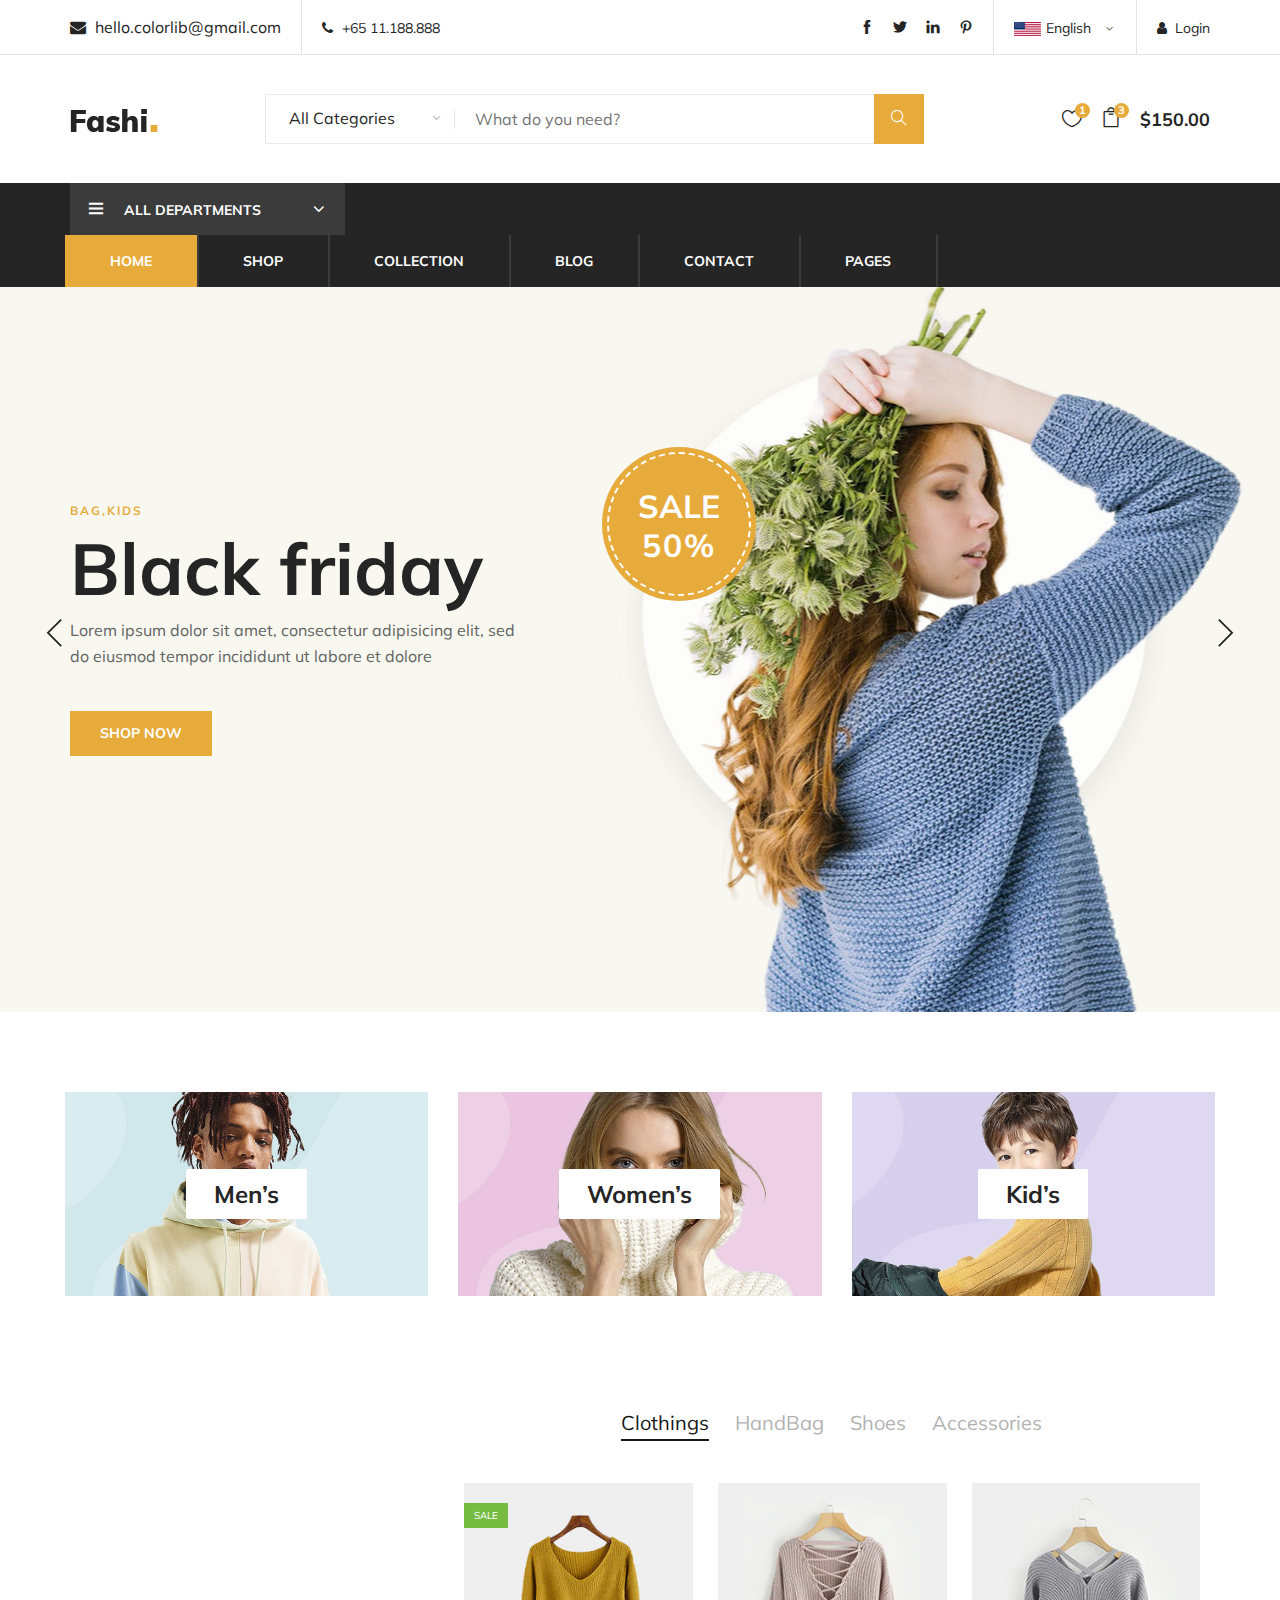
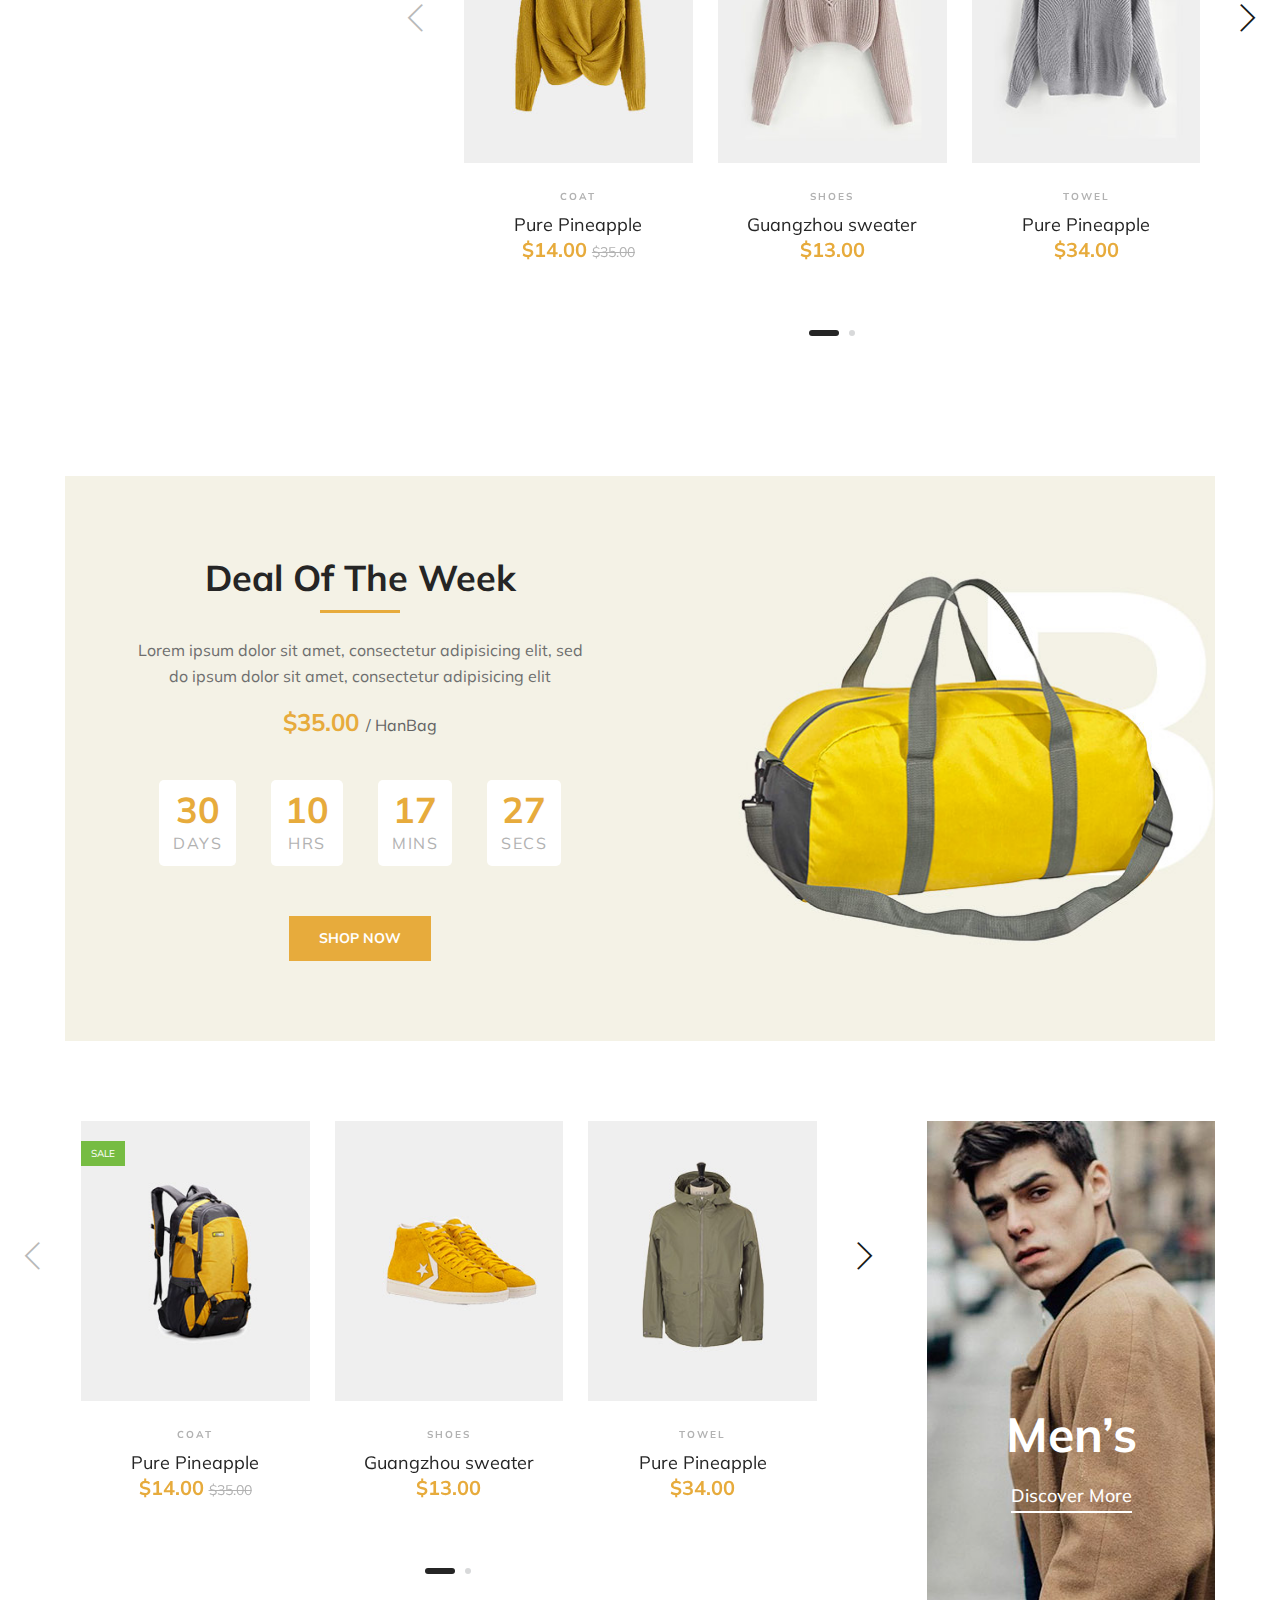
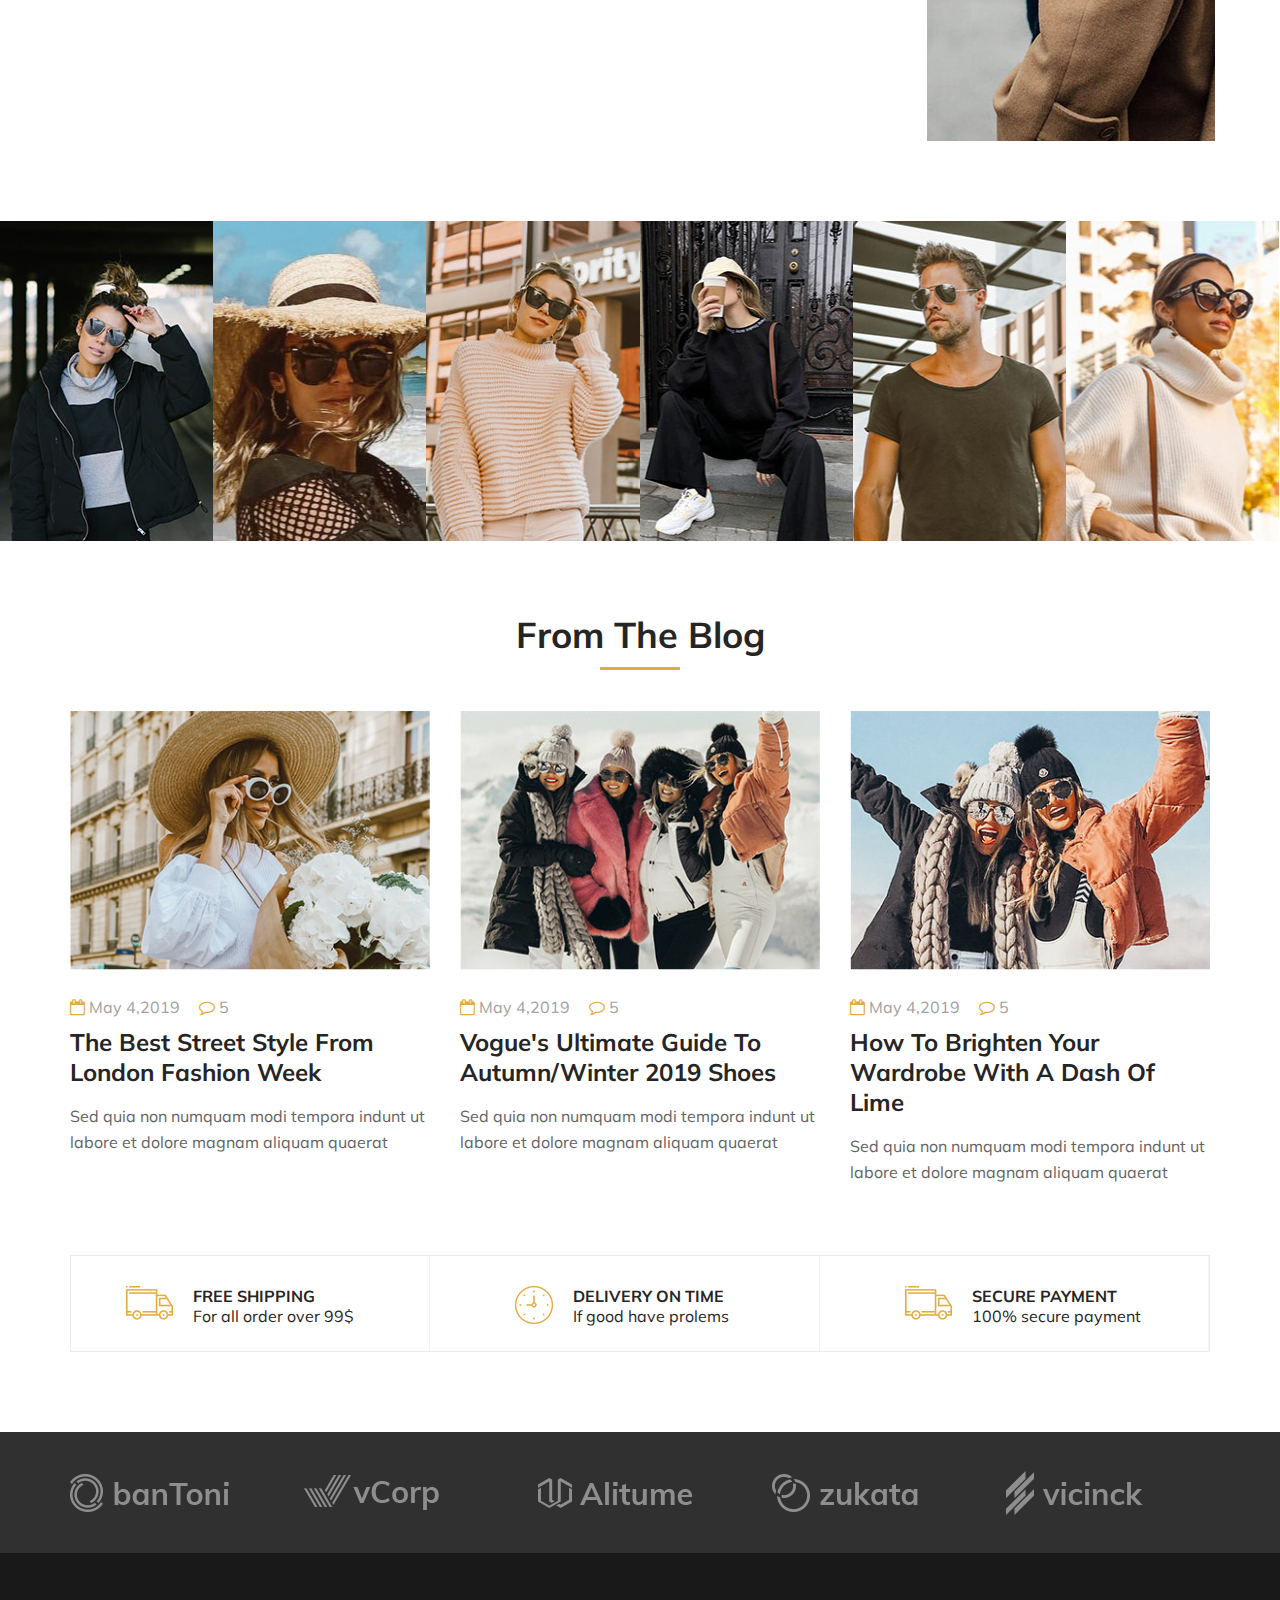
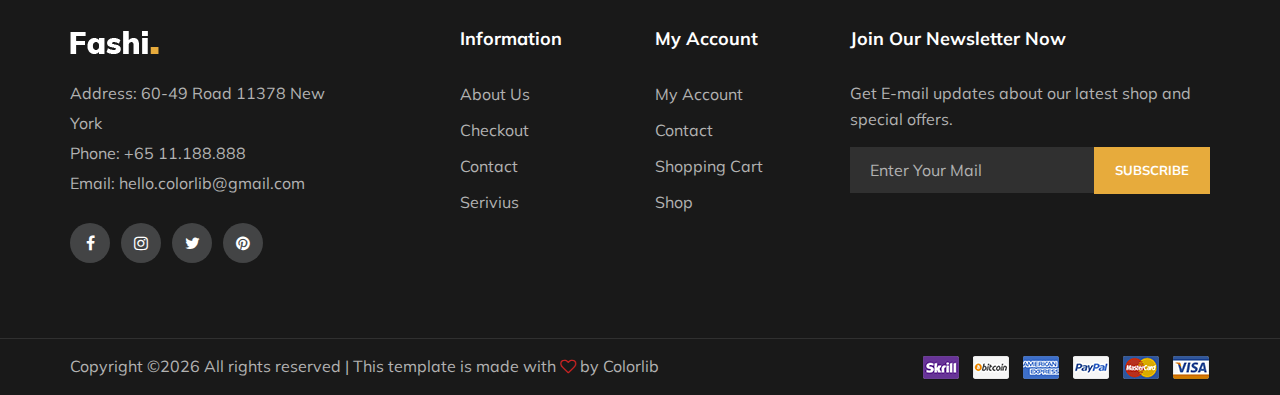
==== commit 124aa872: "changed" ====
--- a/index.html
+++ b/index.html
@@ -162,8 +162,8 @@
                 </div>
                 <nav class="nav-menu mobile-menu">
                     <ul>
-                        <li class="active"><a href="./index.html">Home</a></li>
-                        <li><a href="./shop.html">Shop</a></li>
+                        <li class="active"><a href="index.html">Home</a></li>
+                        <li><a href="shop.html">Shop</a></li>
                         <li><a href="#">Collection</a>
                             <ul class="dropdown">
                                 <li><a href="#">Men's</a></li>
--- a/themify-icons.css
+++ b/themify-icons.css
@@ -1,10 +1,10 @@
 @font-face {
 	font-family: 'themify';
-	src:url('../fonts/themify.eot?-fvbane');
-	src:url('../fonts/themify.eot?#iefix-fvbane') format('embedded-opentype'),
-		url('../fonts/themify.woff?-fvbane') format('woff'),
-		url('../fonts/themify.ttf?-fvbane') format('truetype'),
-		url('../fonts/themify.svg?-fvbane#themify') format('svg');
+	src:url('themify.eot?-fvbane');
+	src:url('themify.eot?#iefix-fvbane') format('embedded-opentype'),
+		url('themify.woff?-fvbane') format('woff'),
+		url('themify.ttf?-fvbane') format('truetype'),
+		url('themify.svg?-fvbane#themify') format('svg');
 	font-weight: normal;
 	font-style: normal;
 }
--- a/elegant-icons.css
+++ b/elegant-icons.css
@@ -1,10 +1,10 @@
 @font-face {
 	font-family: 'ElegantIcons';
-	src:url('../fonts/ElegantIcons.eot');
-	src:url('../fonts/ElegantIcons.eot?#iefix') format('embedded-opentype'),
-		url('../fonts/ElegantIcons.woff') format('woff'),
-		url('../fonts/ElegantIcons.ttf') format('truetype'),
-		url('../fonts/ElegantIcons.svg#ElegantIcons') format('svg');
+	src:url('ElegantIcons.eot');
+	src:url('ElegantIcons.eot?#iefix') format('embedded-opentype'),
+		url('ElegantIcons.woff') format('woff'),
+		url('ElegantIcons.ttf') format('truetype'),
+		url('ElegantIcons.svg#ElegantIcons') format('svg');
 	font-weight: normal;
 	font-style: normal;
 }
@@ -12,7 +12,7 @@
 /* Use the following CSS code if you want to use data attributes for inserting your icons */
 [data-icon]:before {
 	font-family: 'ElegantIcons';
-	content: attr(data-icon);å
+	content: attr(data-icon);
 	speak: none;
 	font-weight: normal;
 	font-variant: normal;
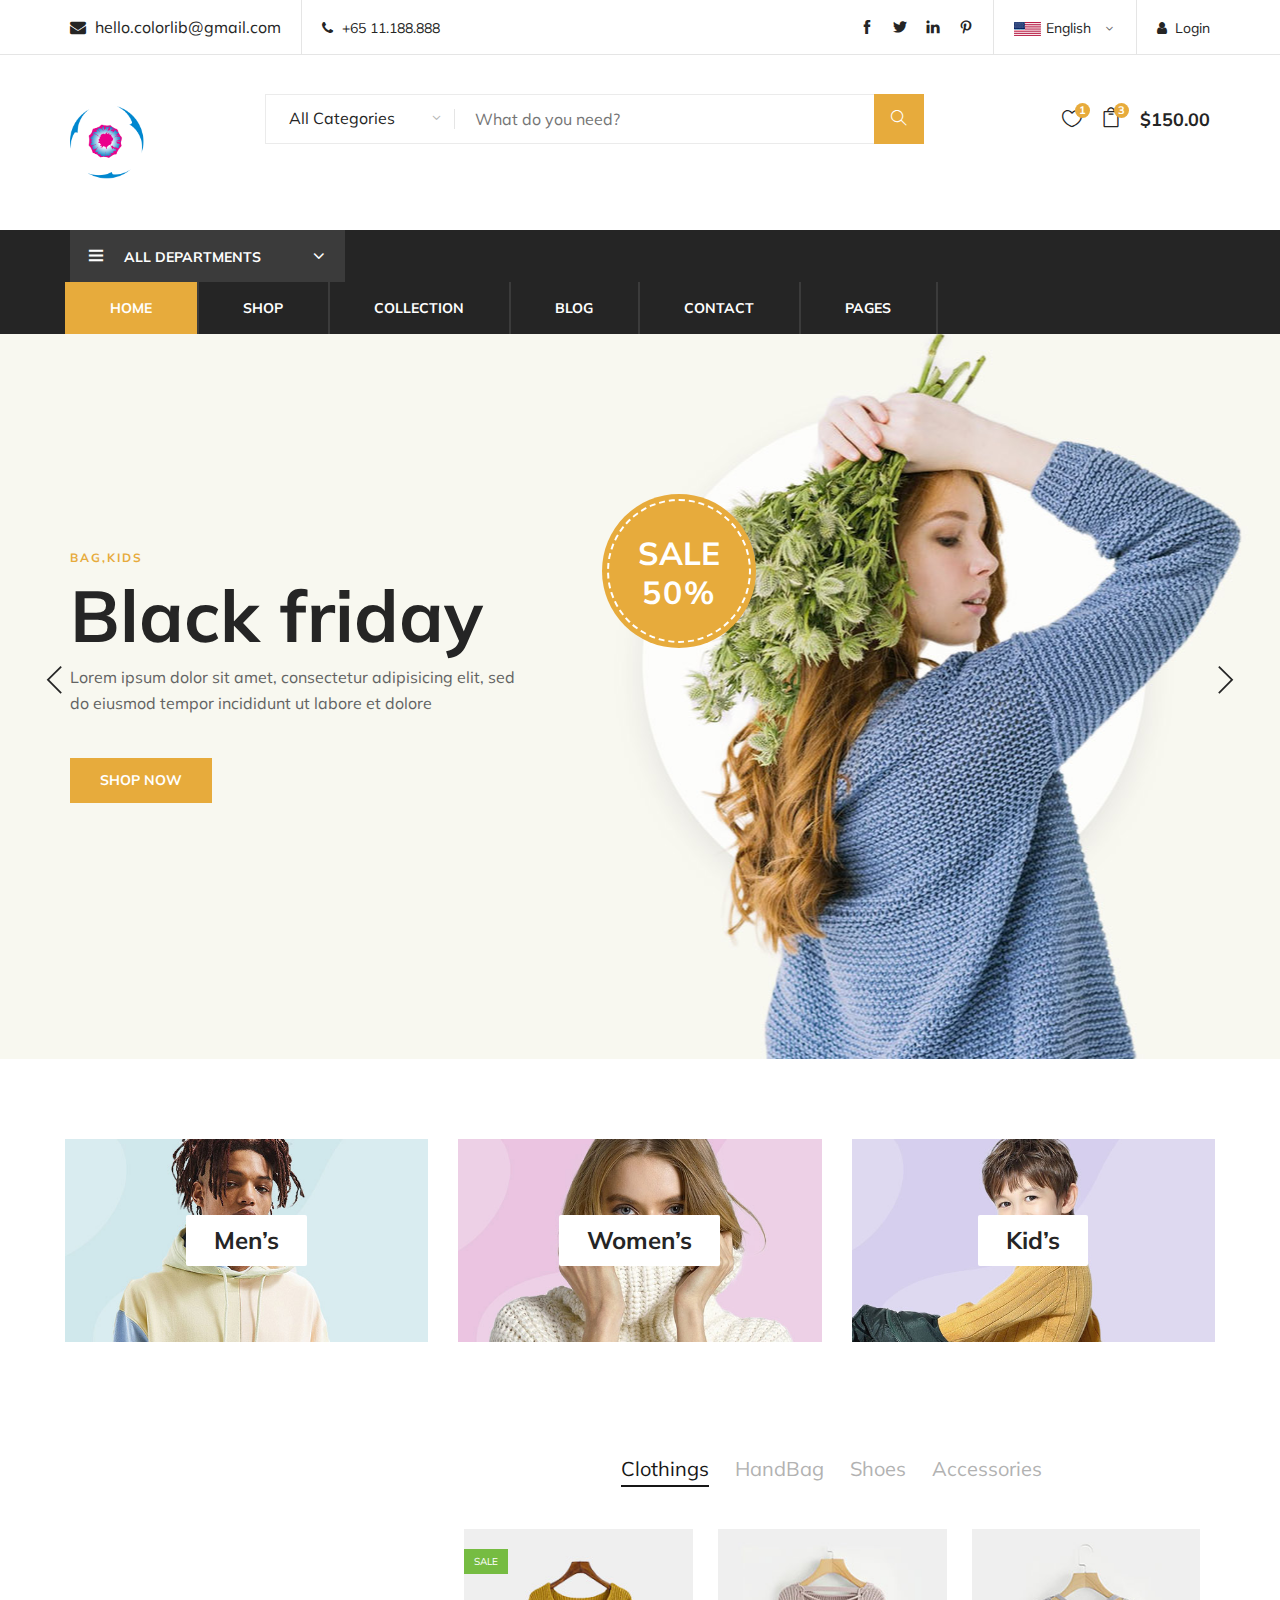
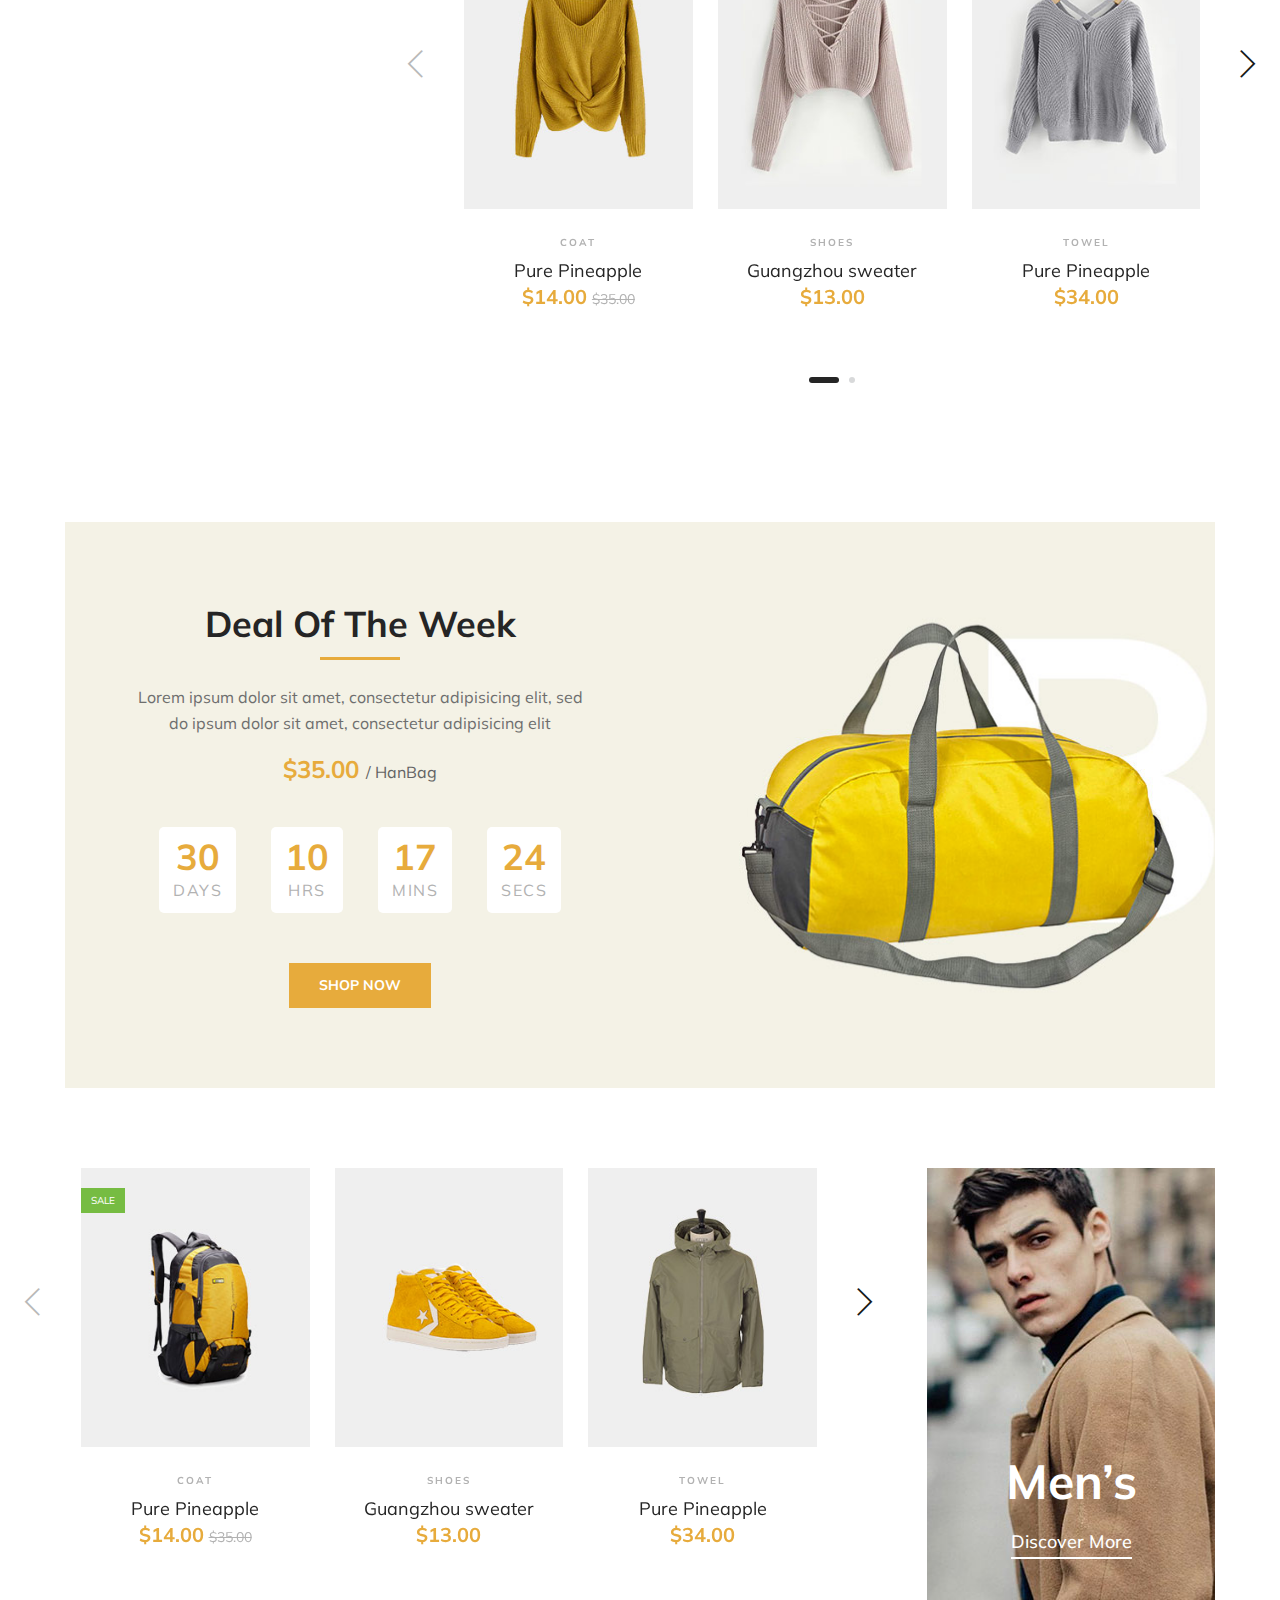
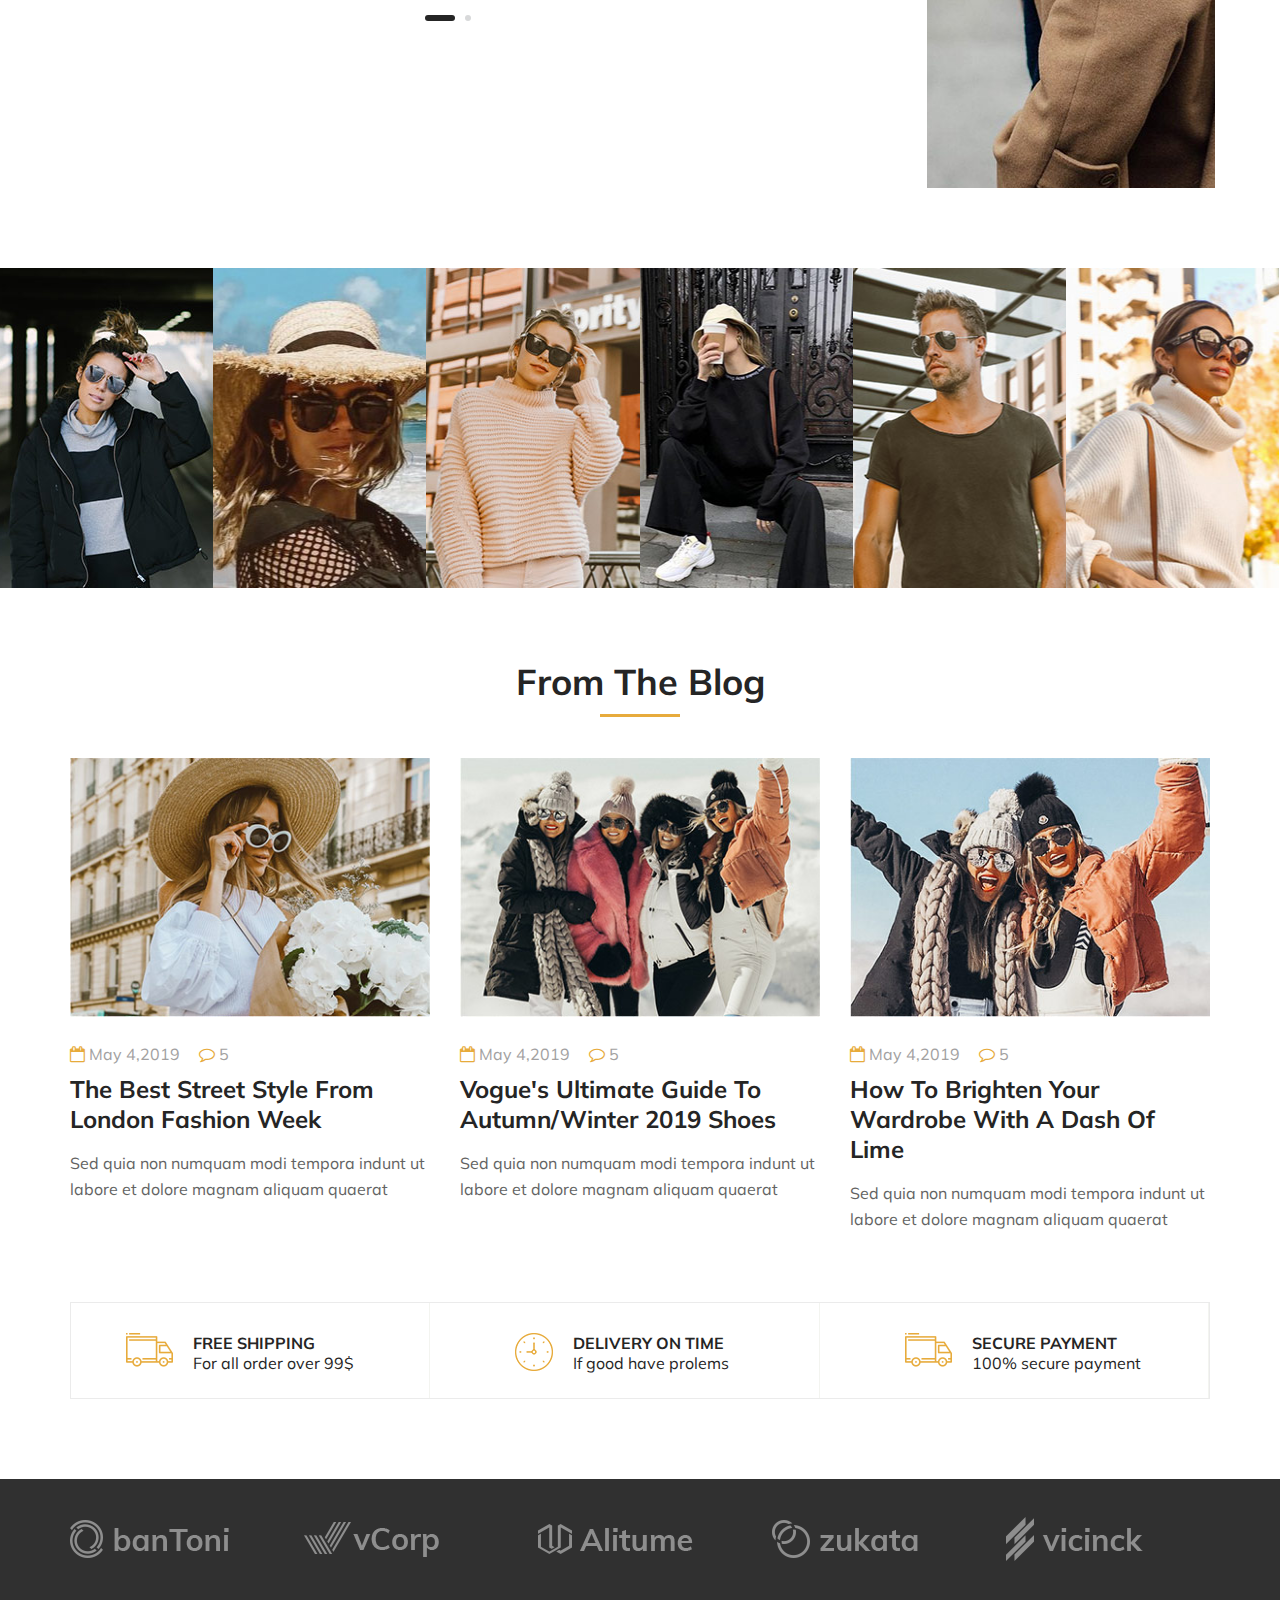
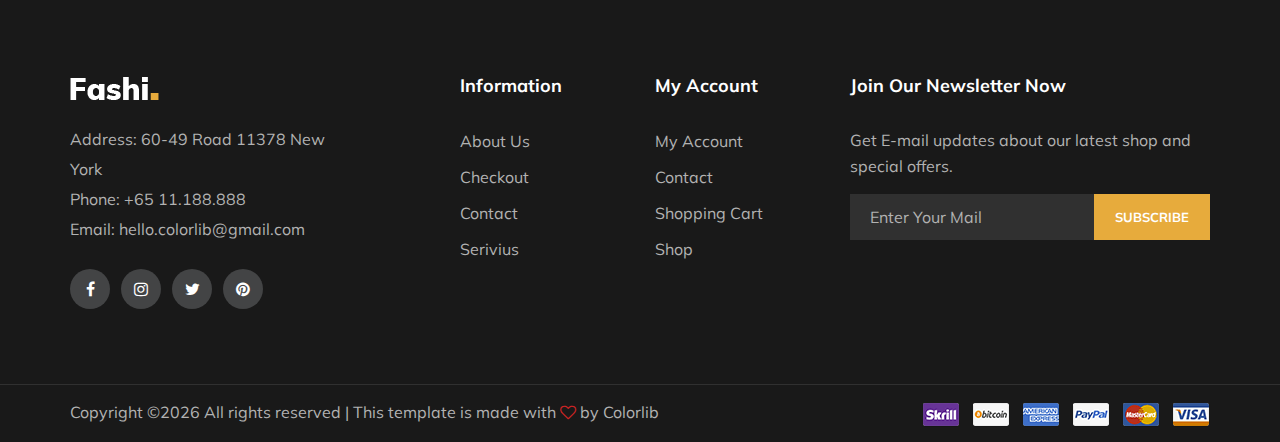
==== commit 93c2c855: "change" ====
--- a/index.html
+++ b/index.html
@@ -69,7 +69,7 @@
                     <div class="col-lg-2 col-md-2">
                         <div class="logo">
                             <a href="./index.html">
-                                <img src="logo.png" alt="">
+                                <img src="logoNew.png" alt="">
                             </a>
                         </div>
                     </div>
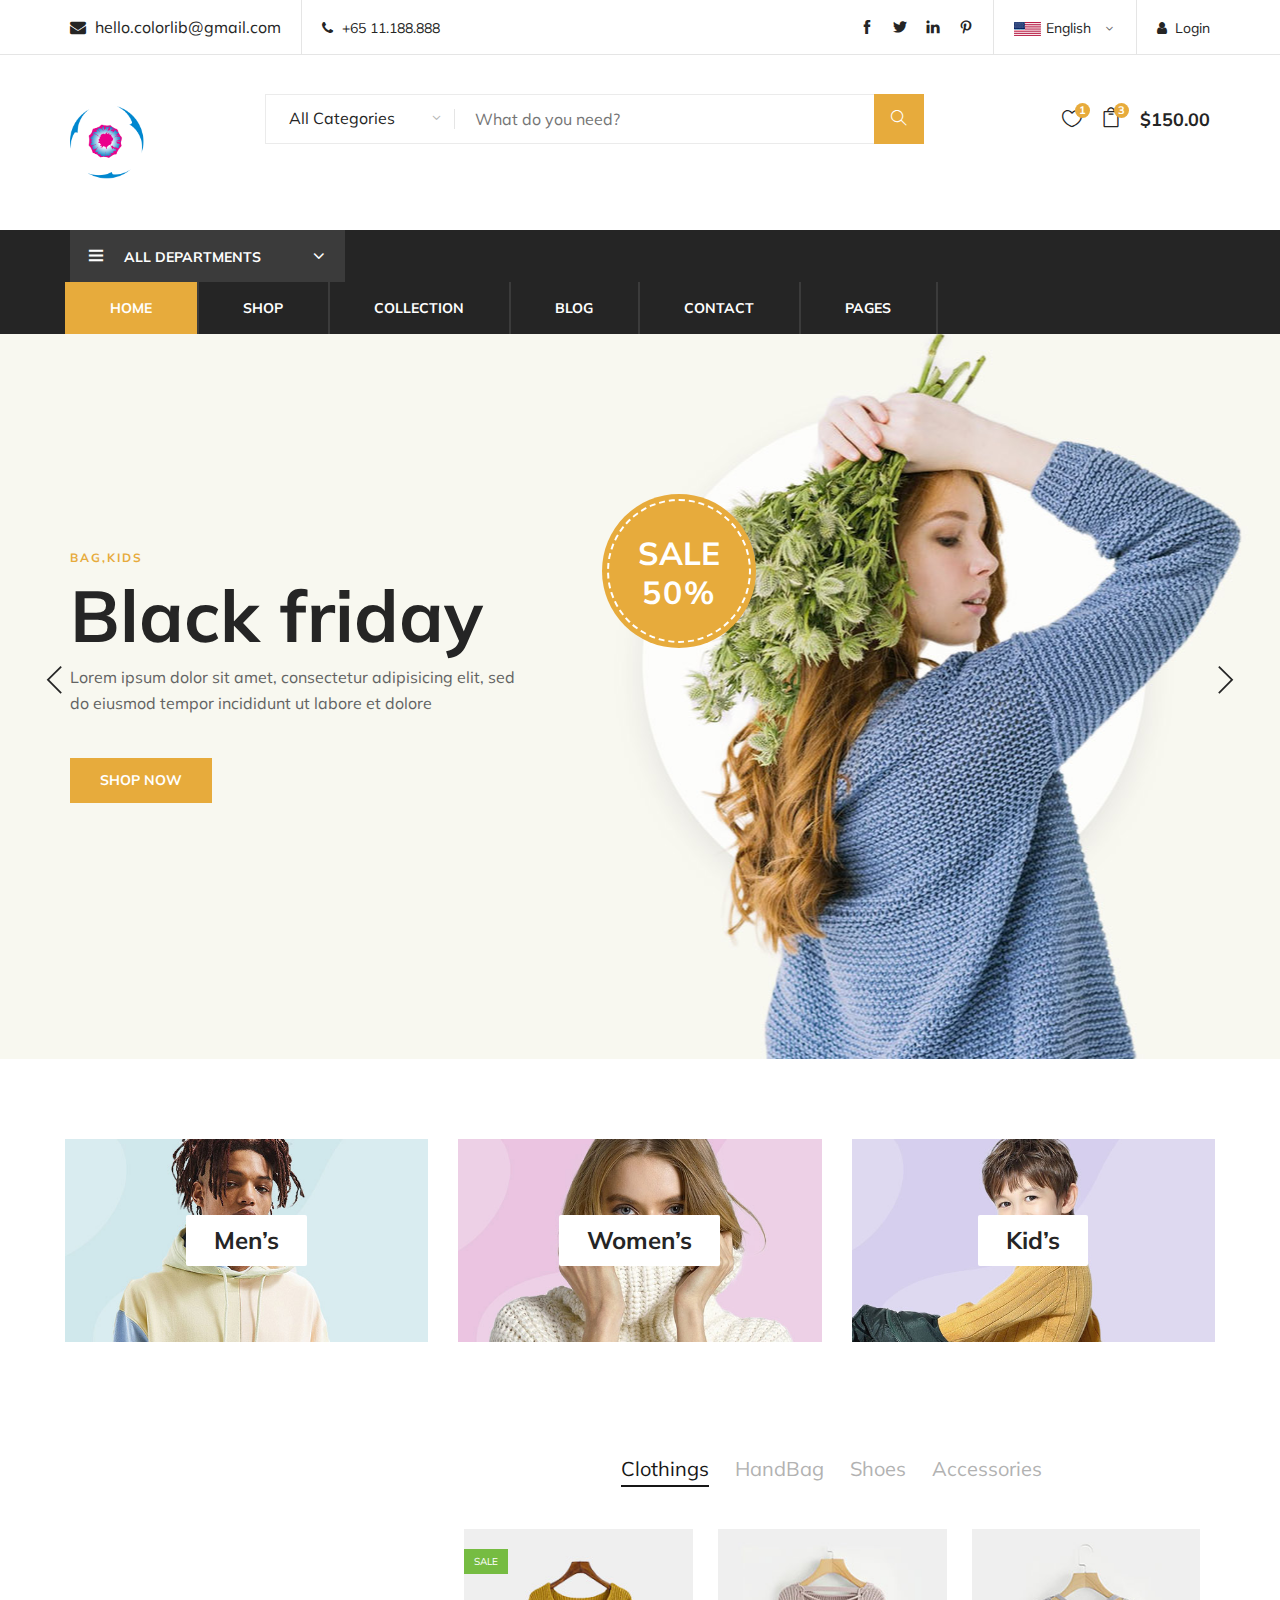
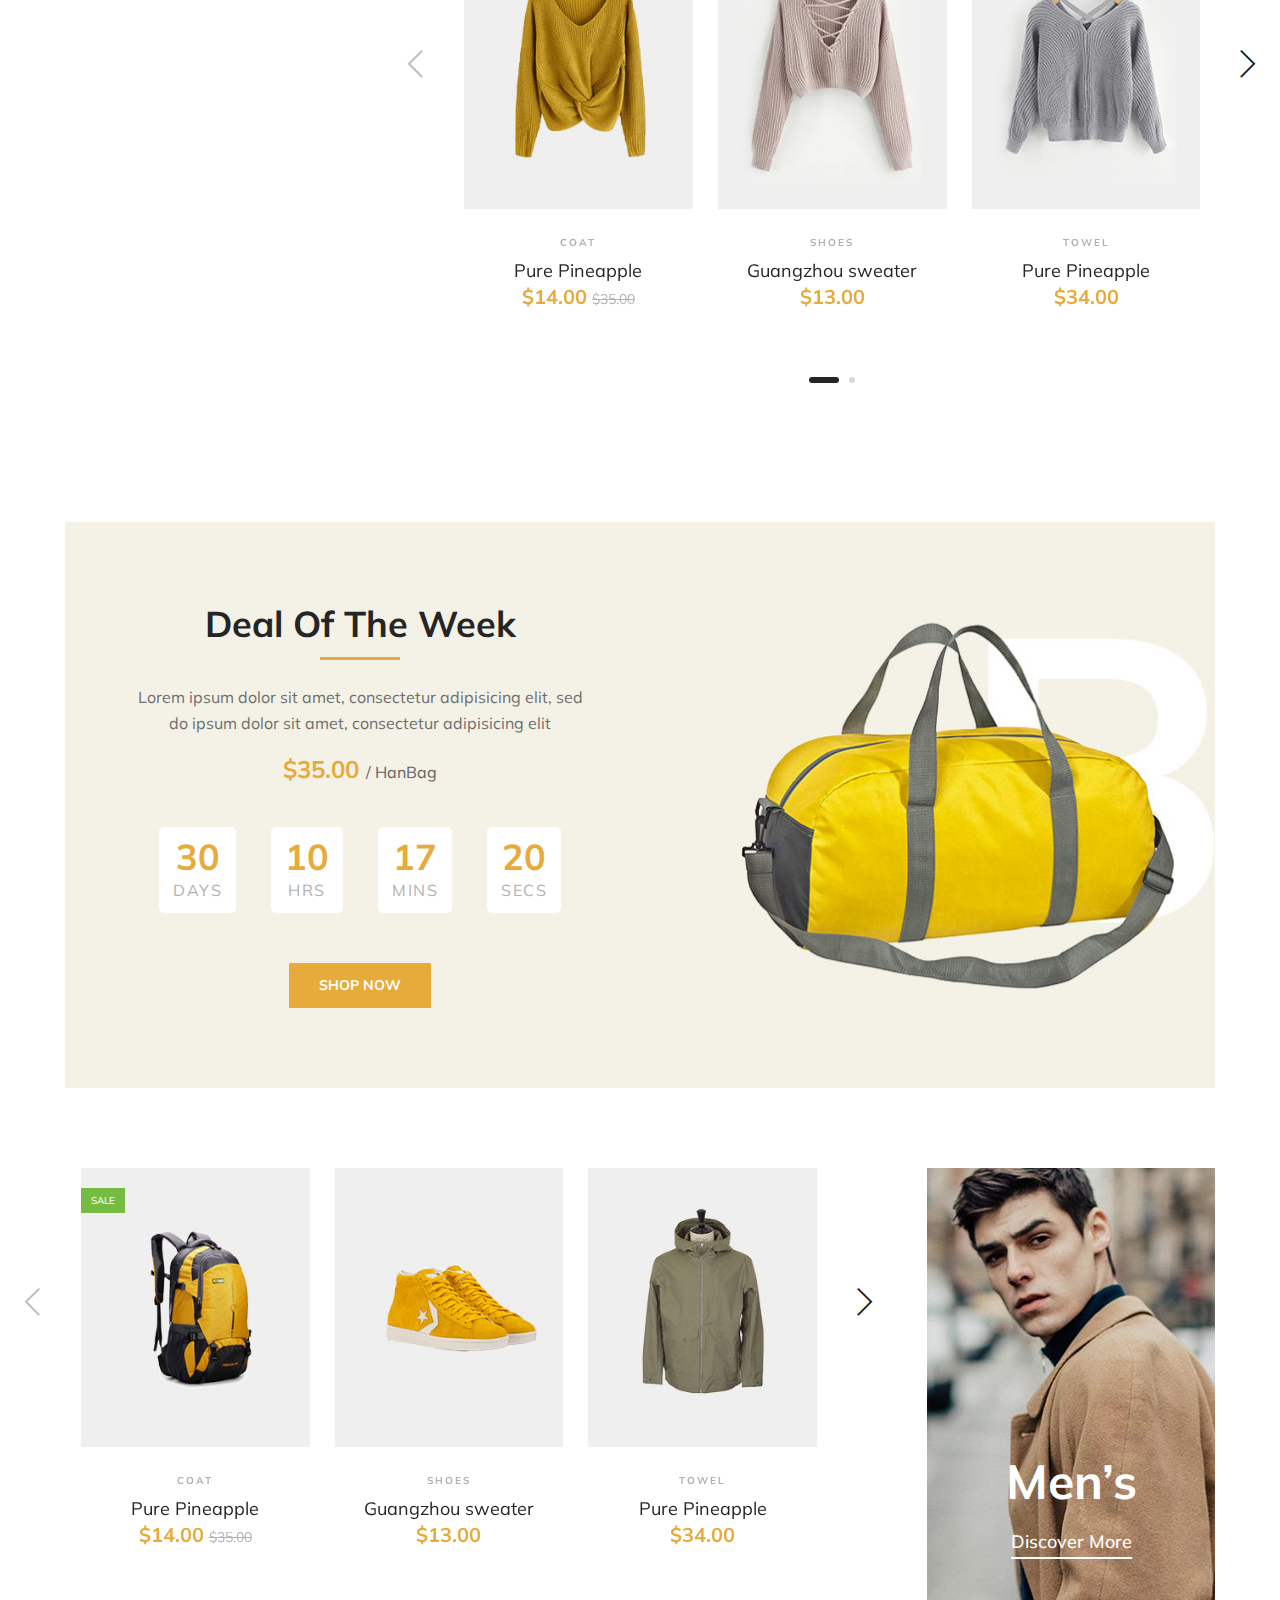
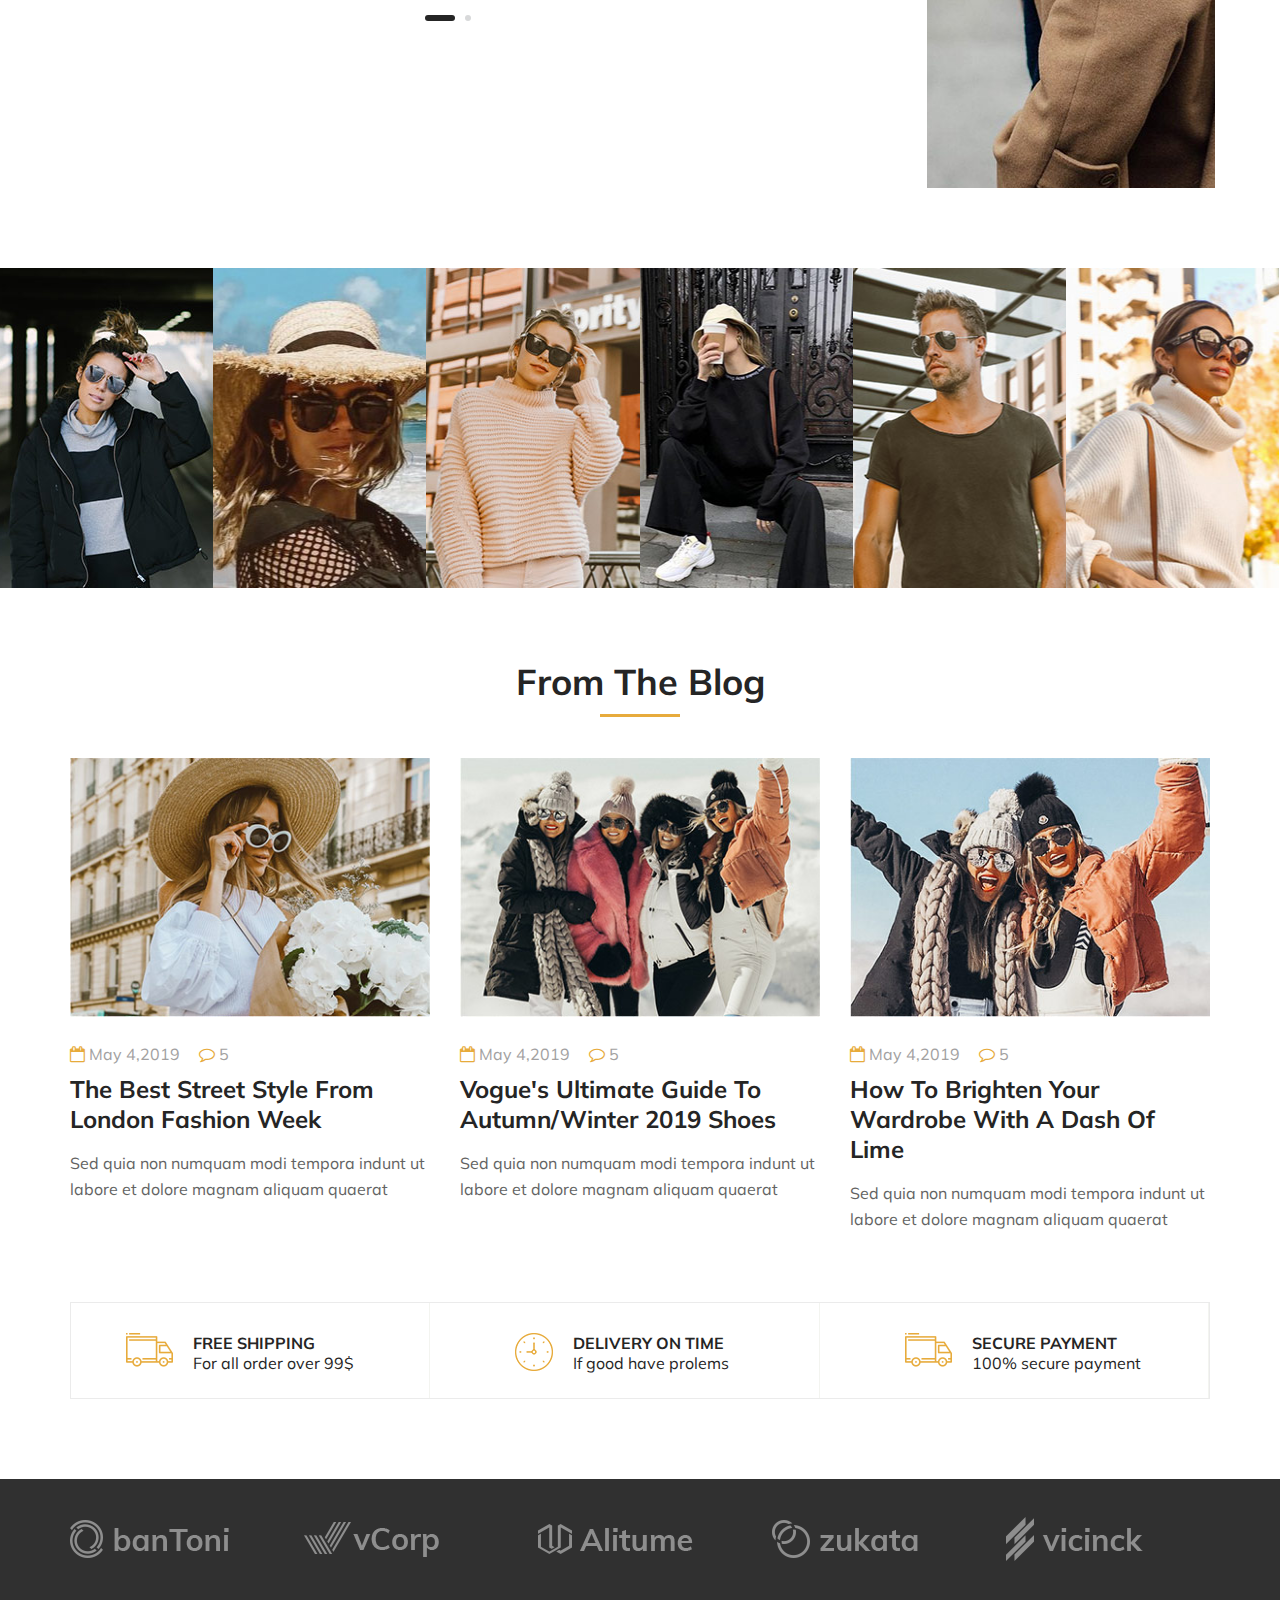
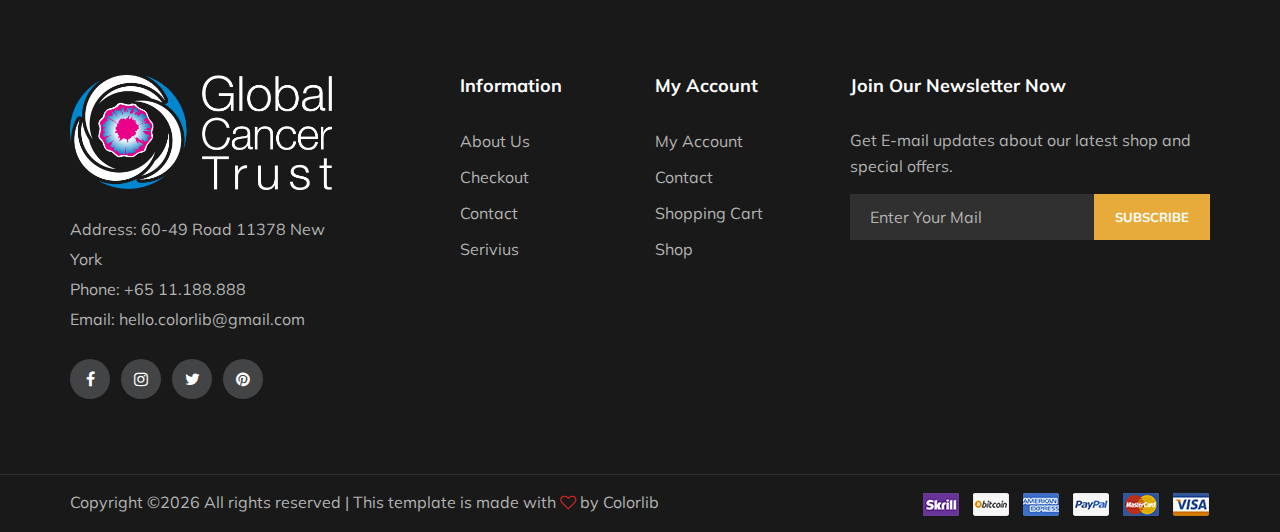
==== commit 3b43542b: "changed" ====
--- a/index.html
+++ b/index.html
@@ -732,7 +732,7 @@
                 <div class="col-lg-3">
                     <div class="footer-left">
                         <div class="footer-logo">
-                            <a href="#"><img src="footer-logo.png" alt=""></a>
+                            <a href="#"><img src="logoNew.png" alt=""></a>
                         </div>
                         <ul>
                             <li>Address: 60-49 Road 11378 New York</li>
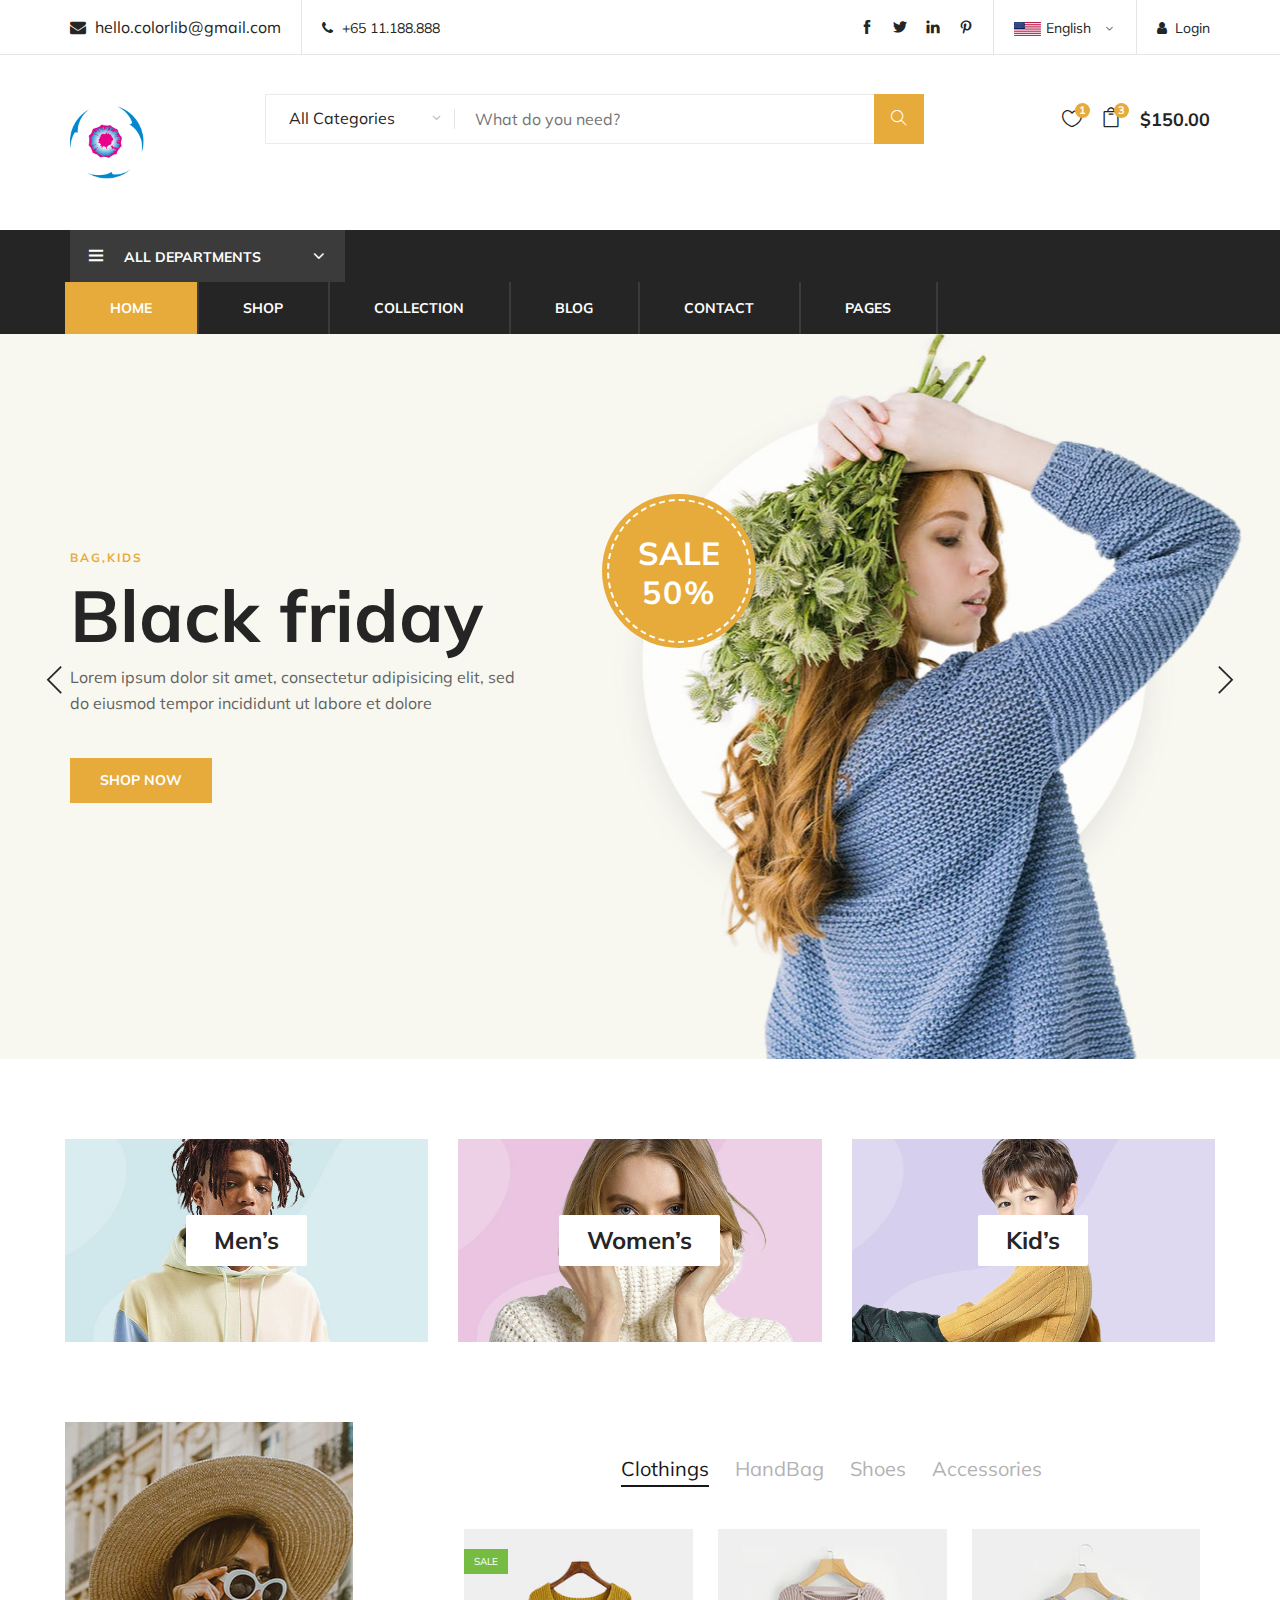
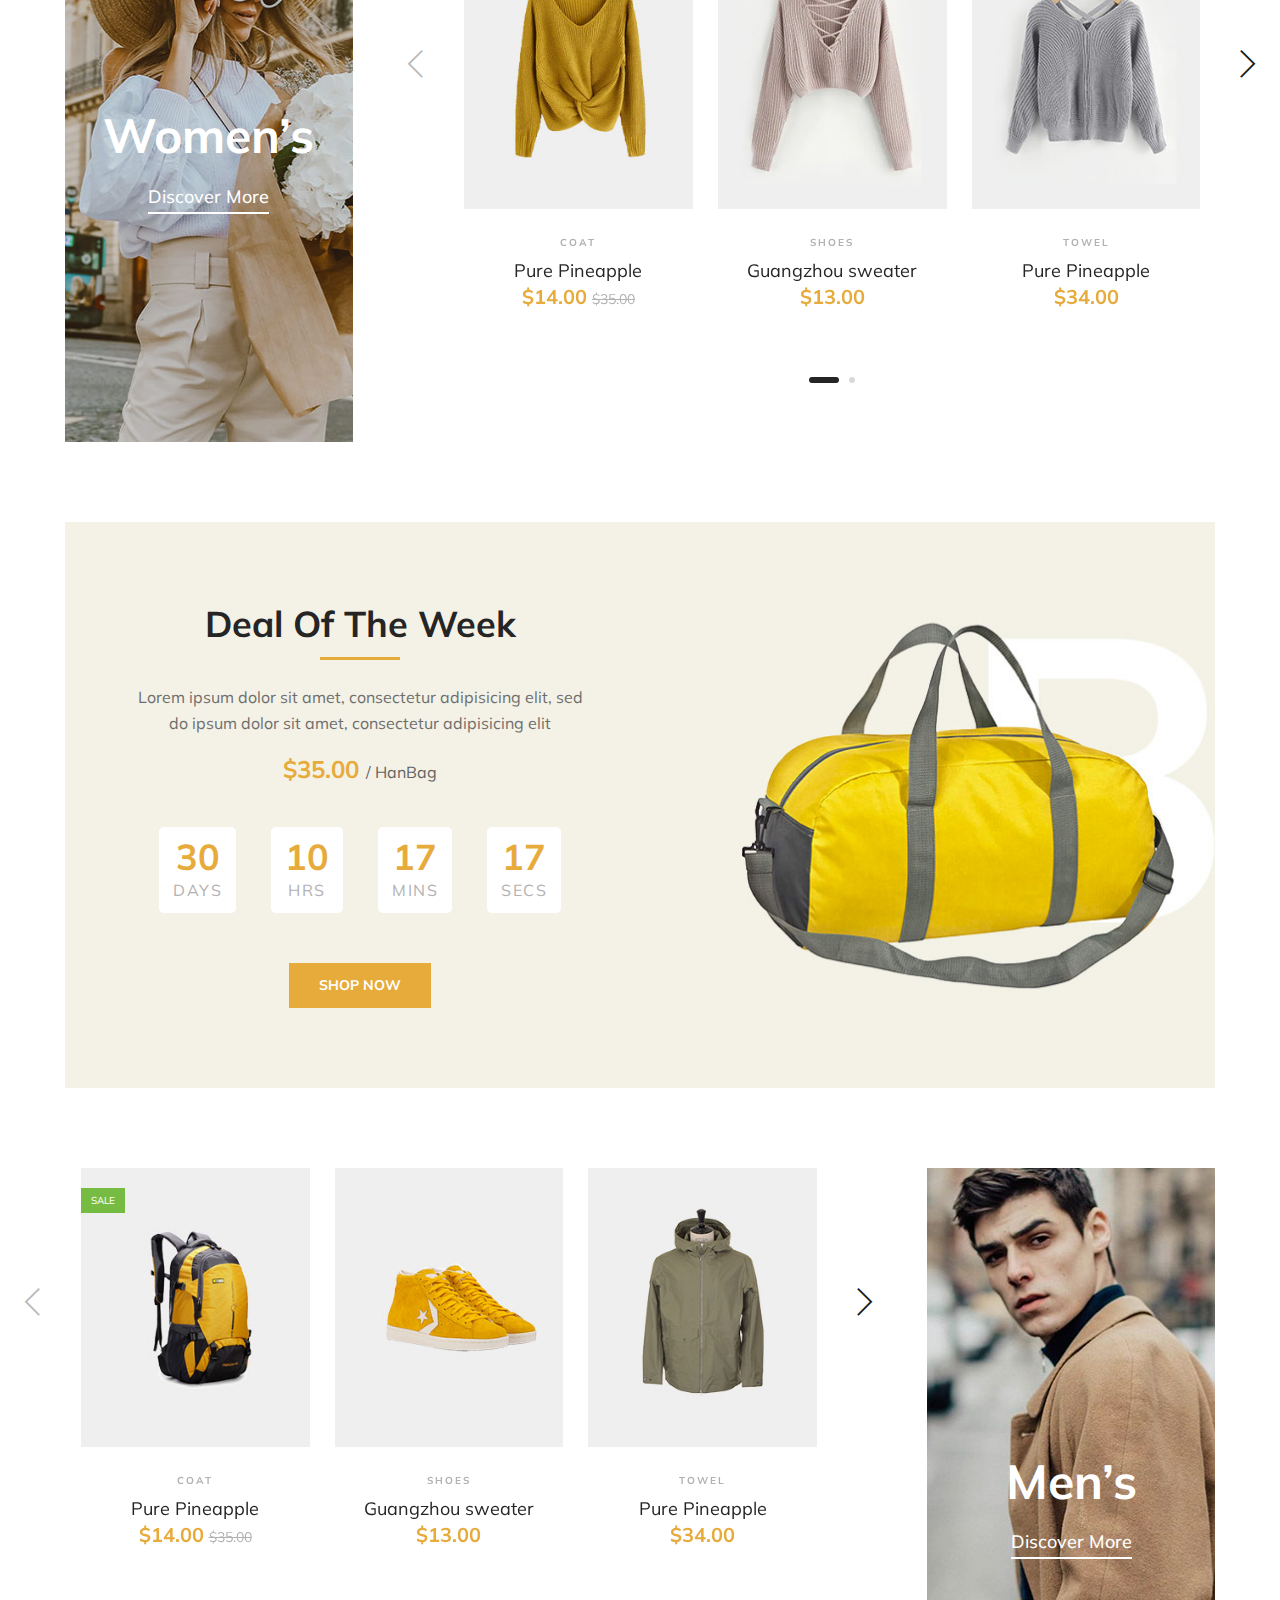
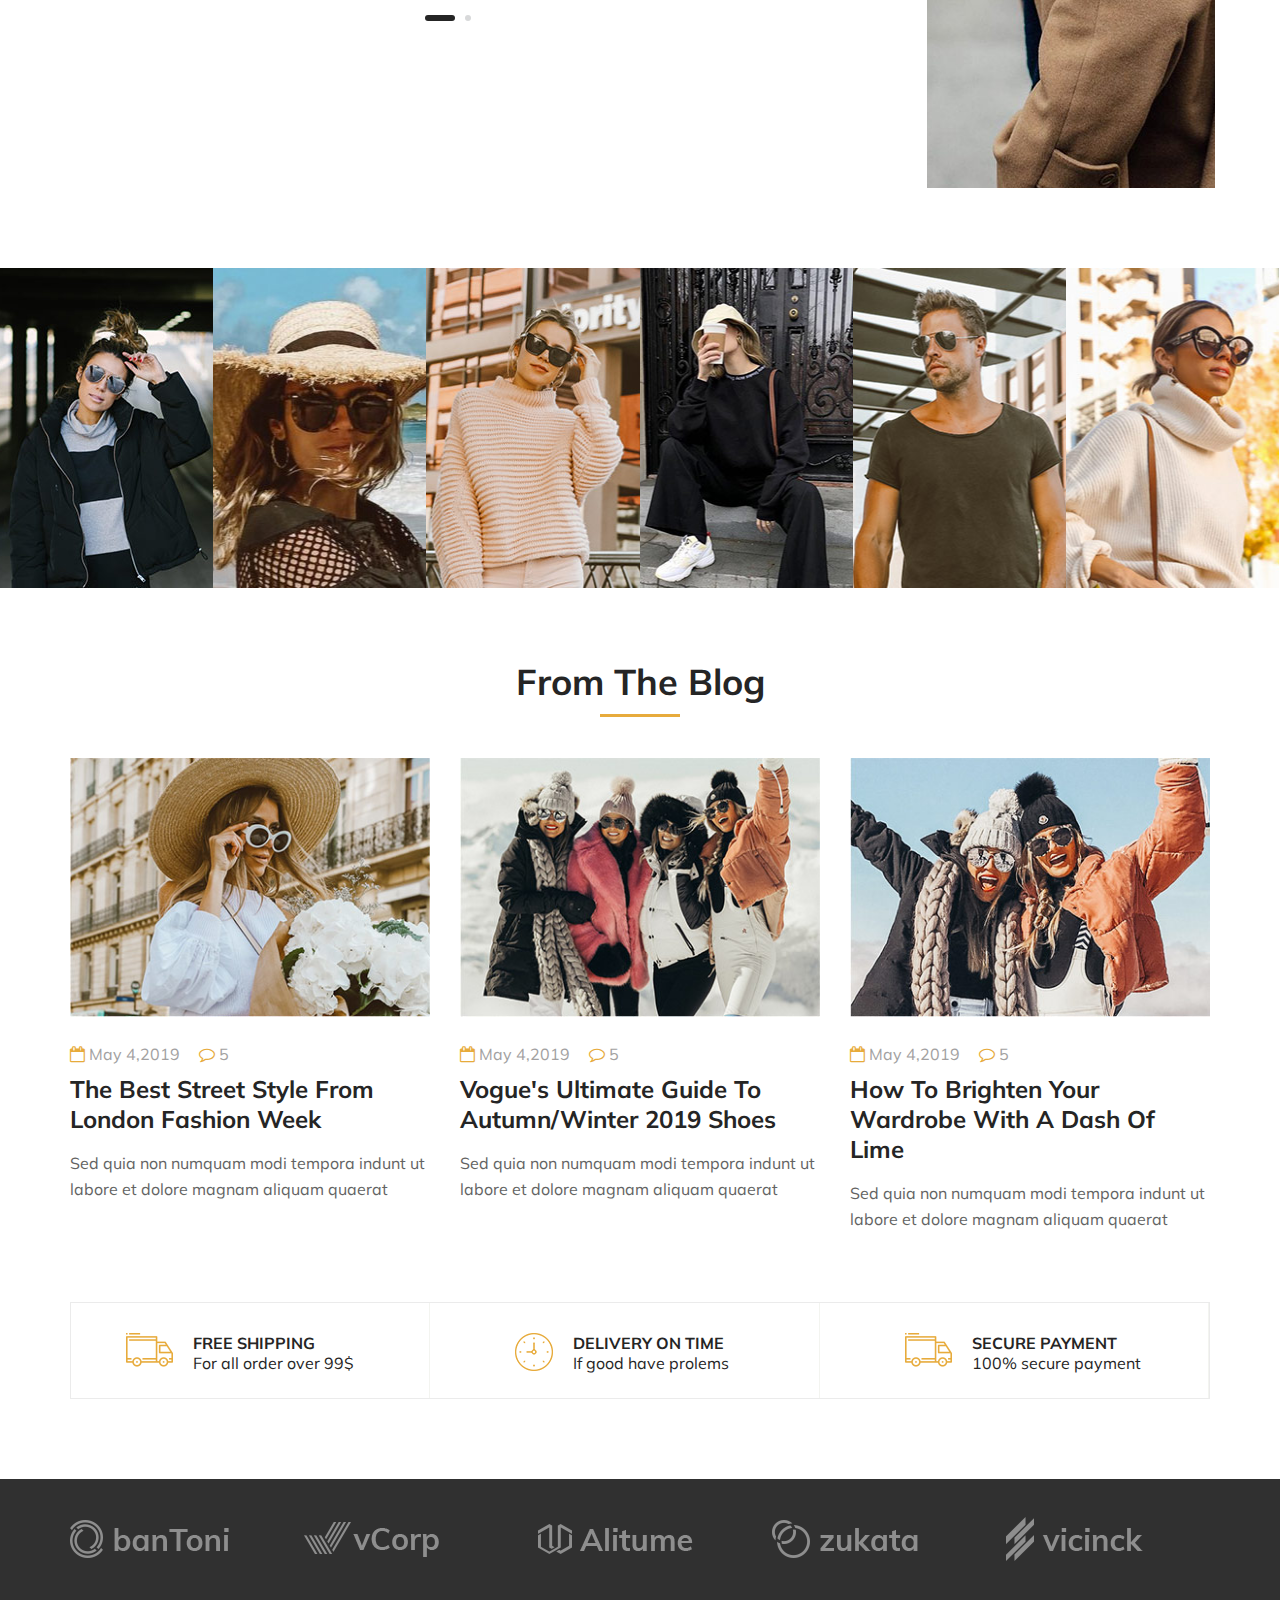
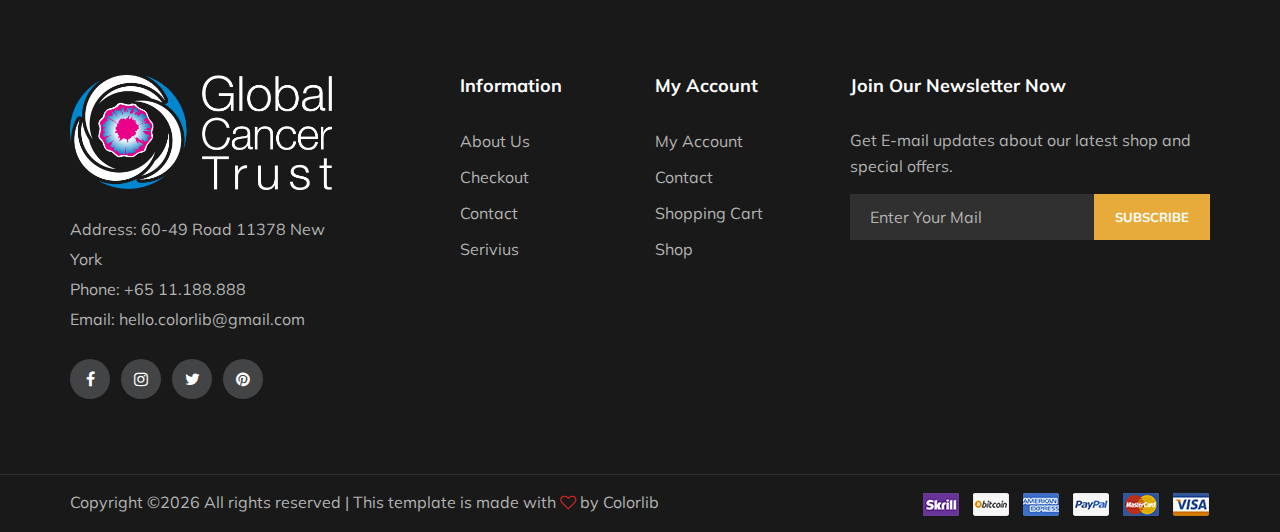
==== commit 45e530b0: "changed" ====
--- a/index.html
+++ b/index.html
@@ -268,7 +268,7 @@
         <div class="container-fluid">
             <div class="row">
                 <div class="col-lg-3">
-                    <div class="product-large set-bg" data-setbg="img/products/women-large.jpg">
+                    <div class="product-large set-bg" data-setbg="women-large.jpg">
                         <h2>Women’s</h2>
                         <a href="#">Discover More</a>
                     </div>
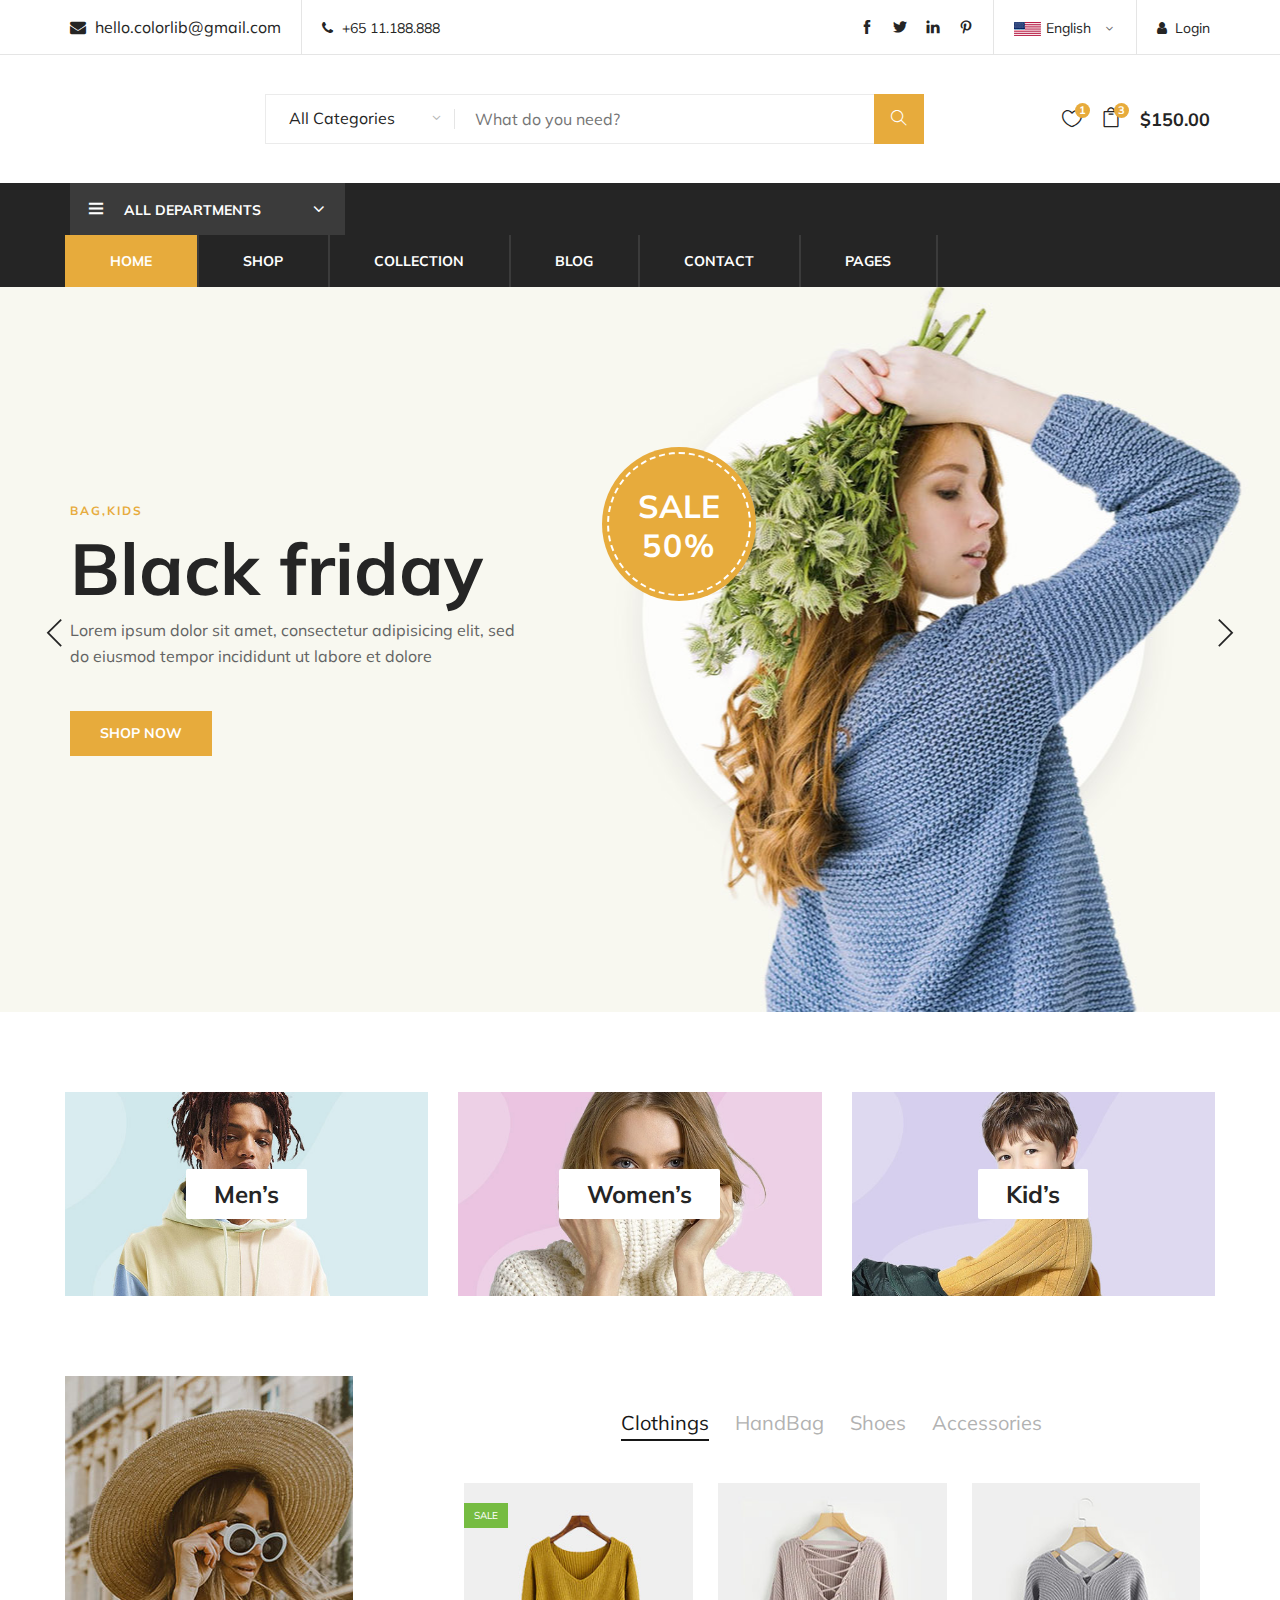
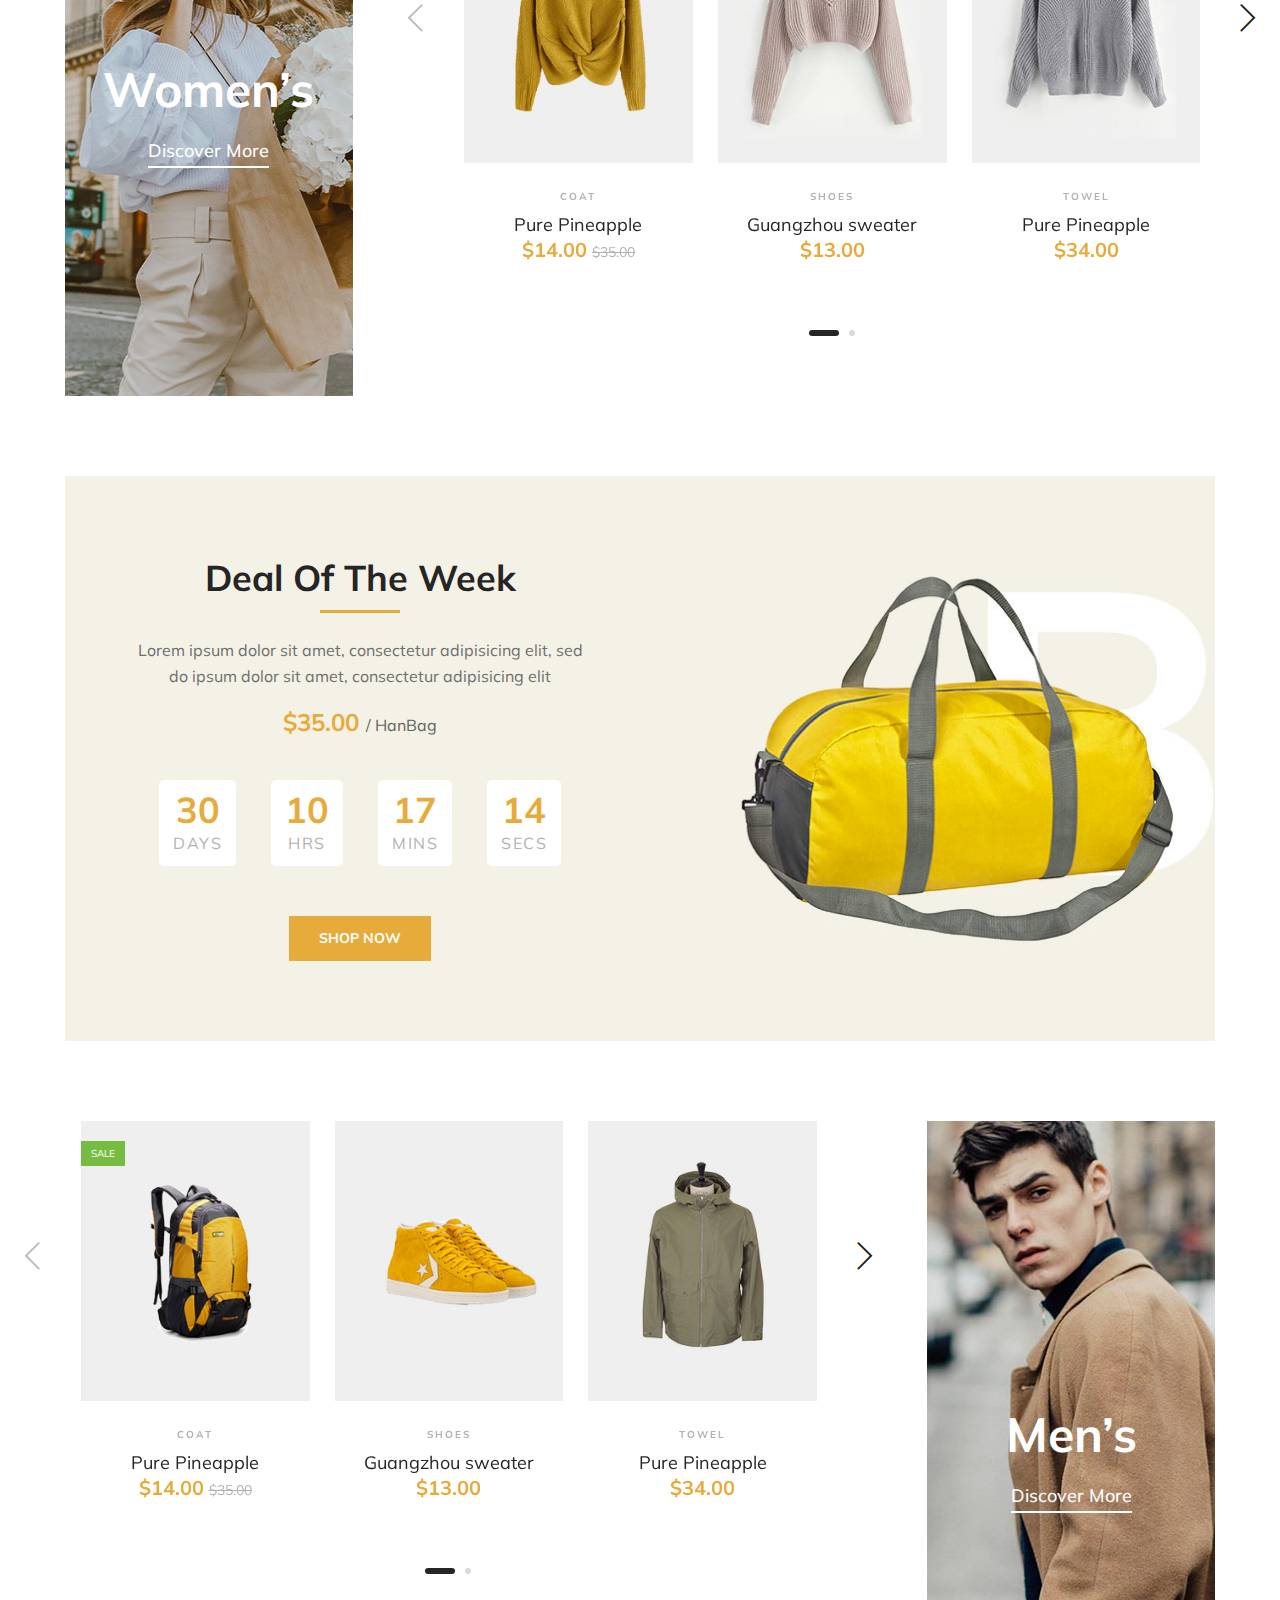
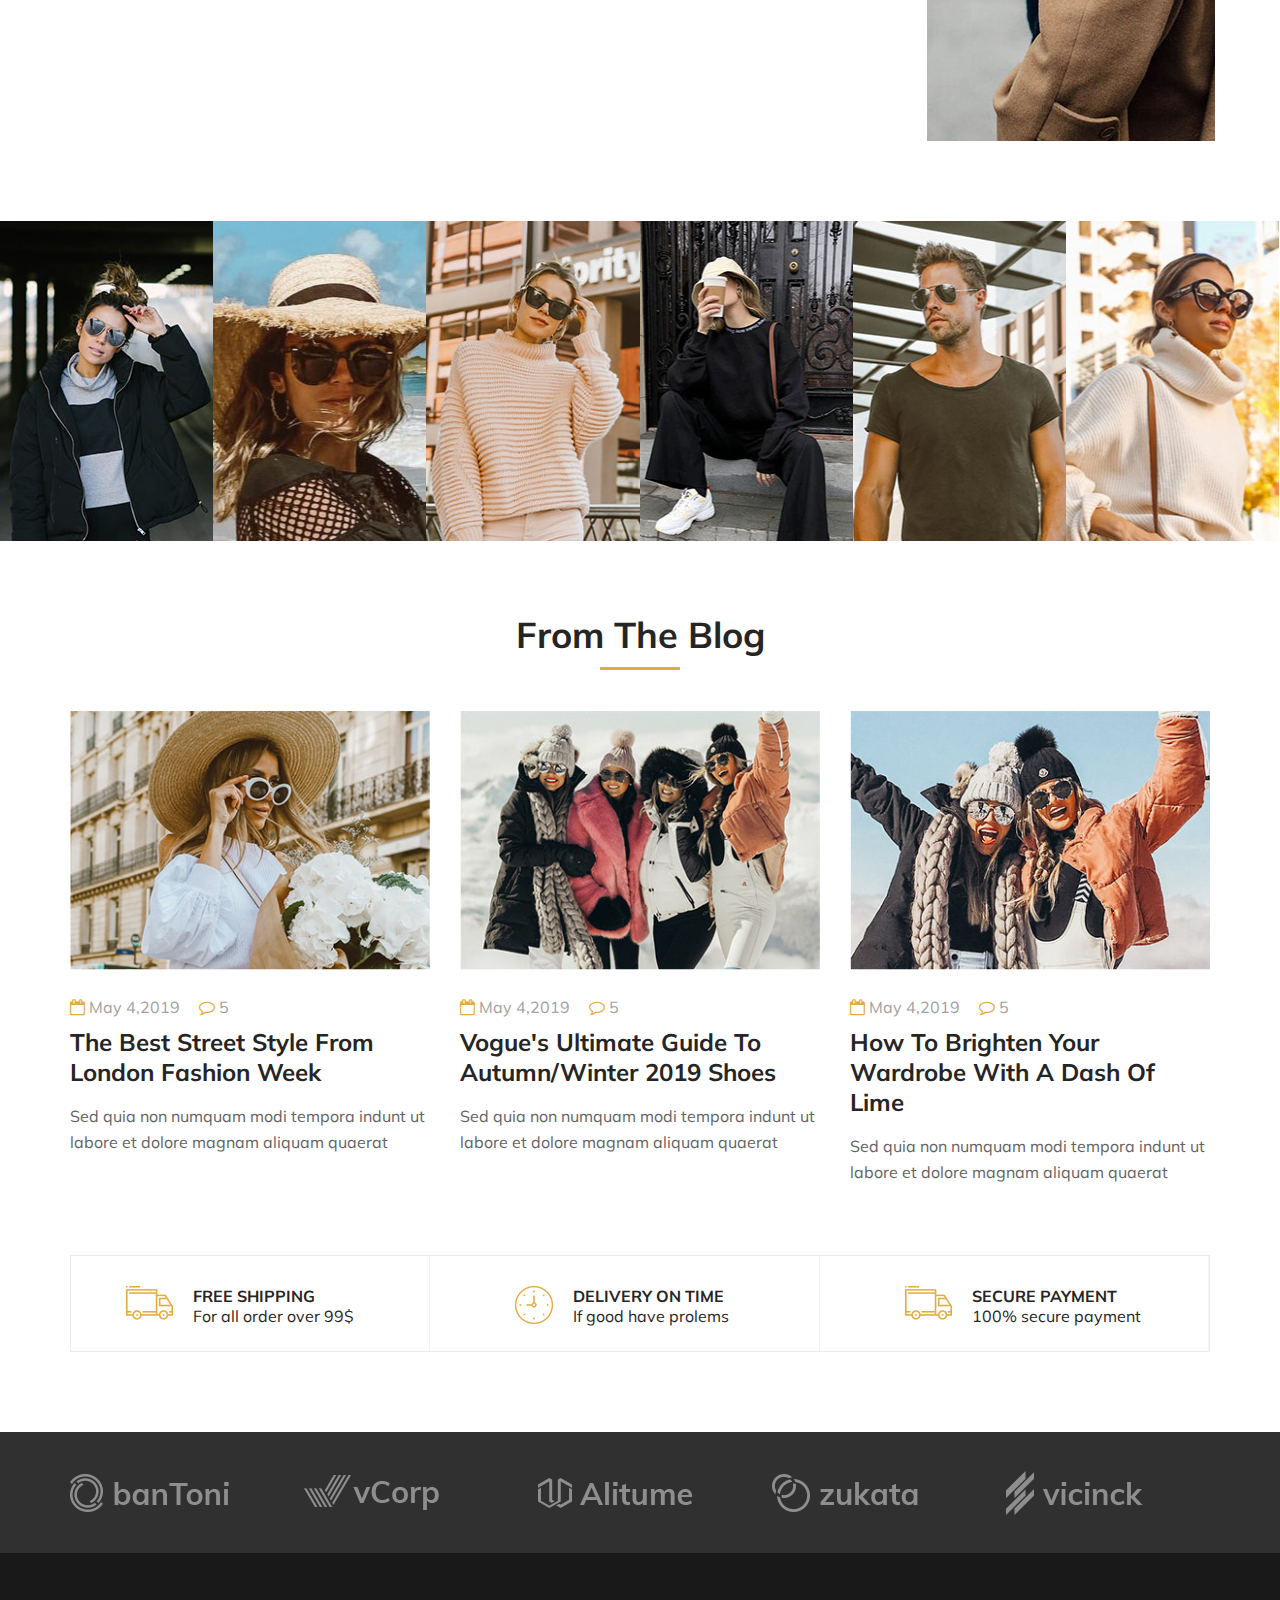
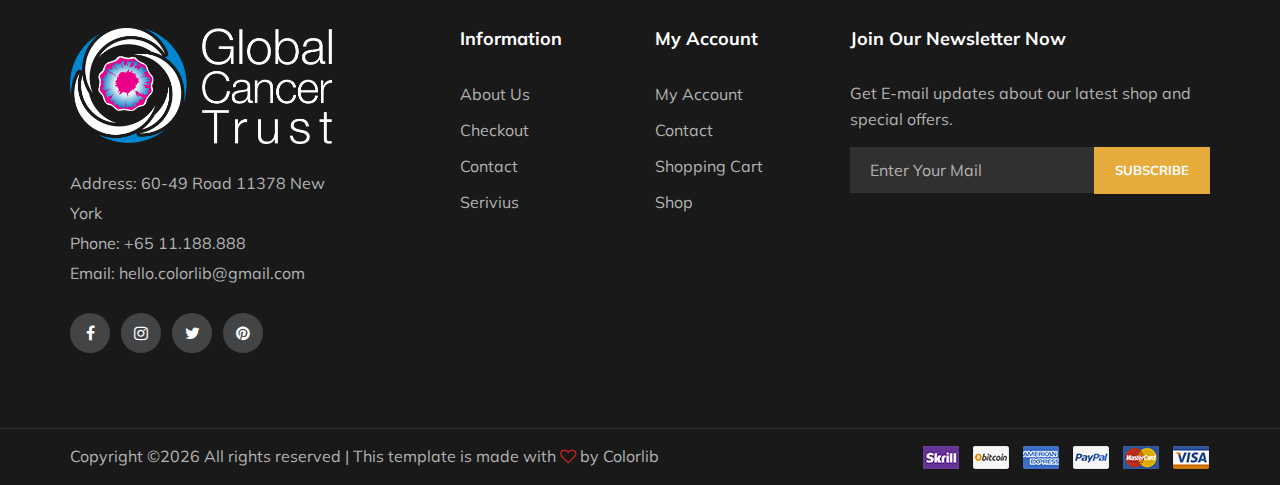
==== commit 207a9bc0: "Changed" ====
--- a/index.html
+++ b/index.html
@@ -69,7 +69,7 @@
                     <div class="col-lg-2 col-md-2">
                         <div class="logo">
                             <a href="./index.html">
-                                <img src="logoNew.png" alt="">
+                               <img src="img/logo.png" alt="">
                             </a>
                         </div>
                     </div>
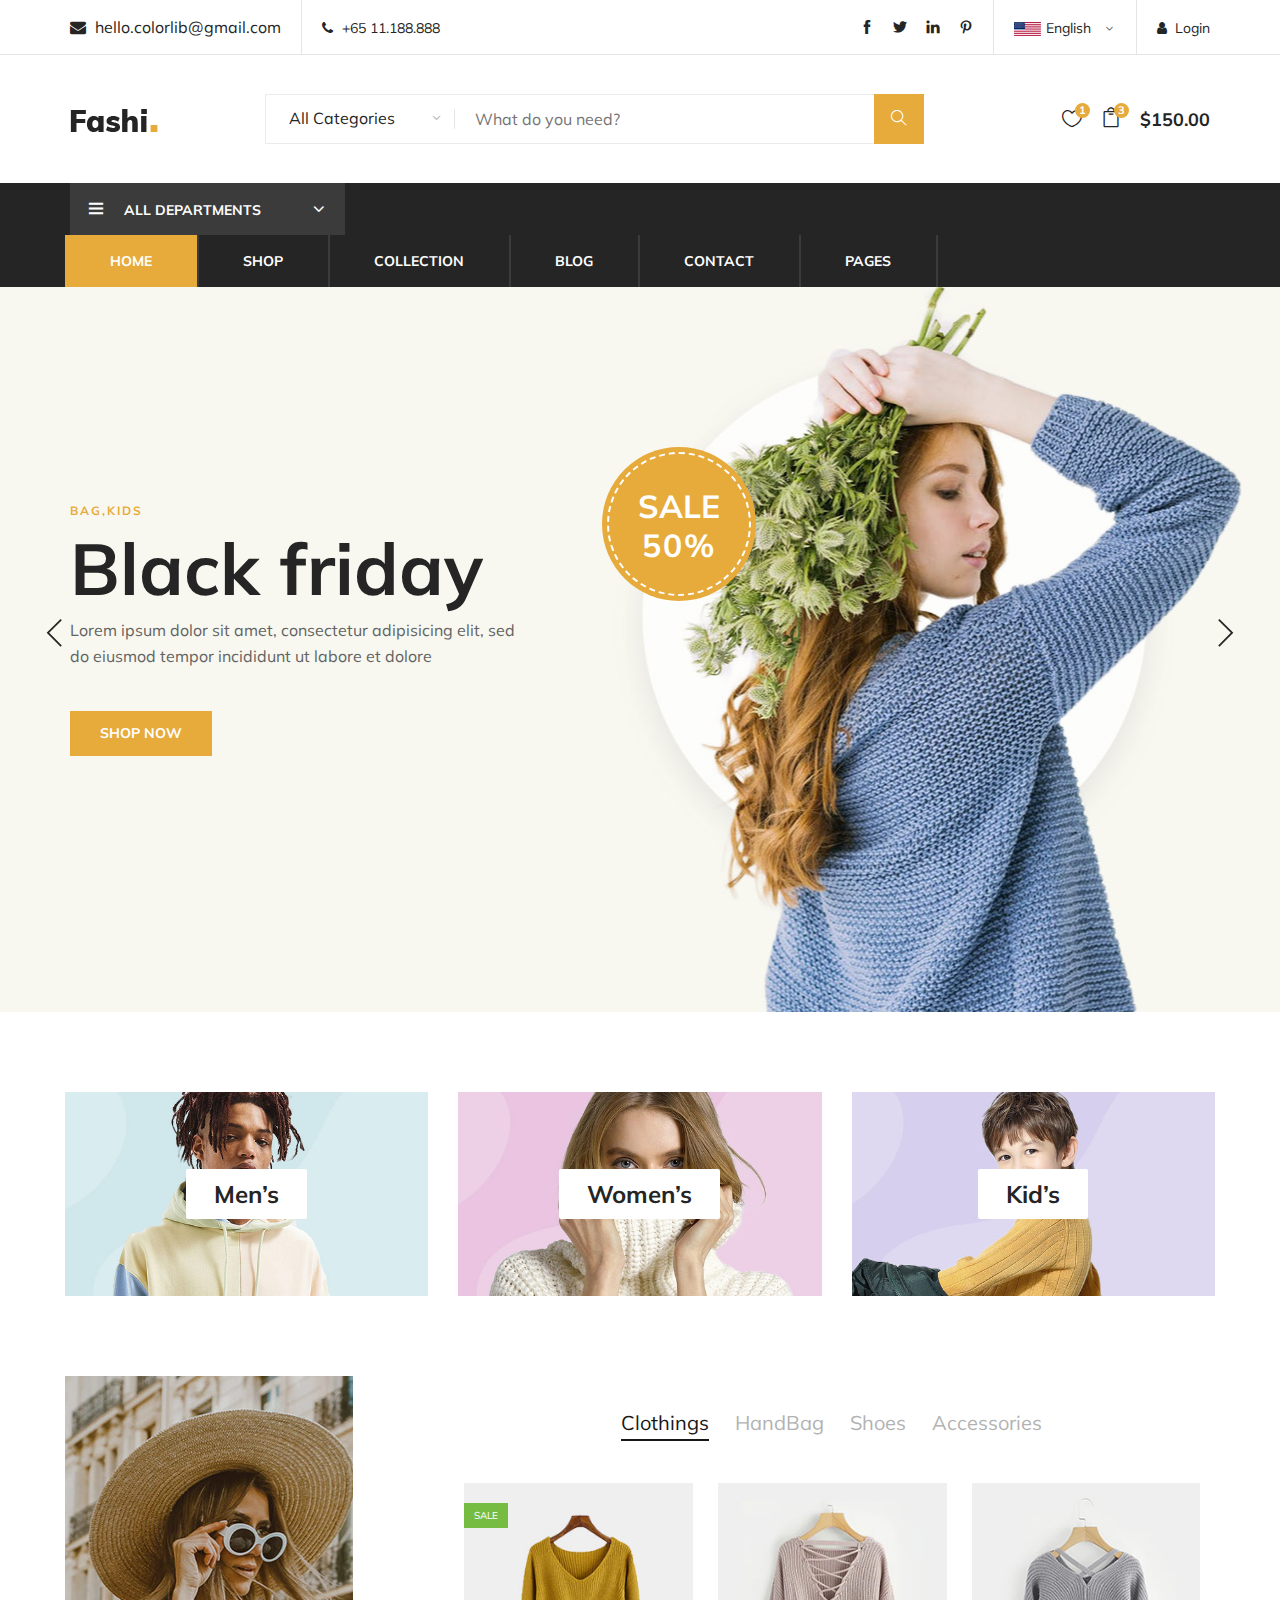
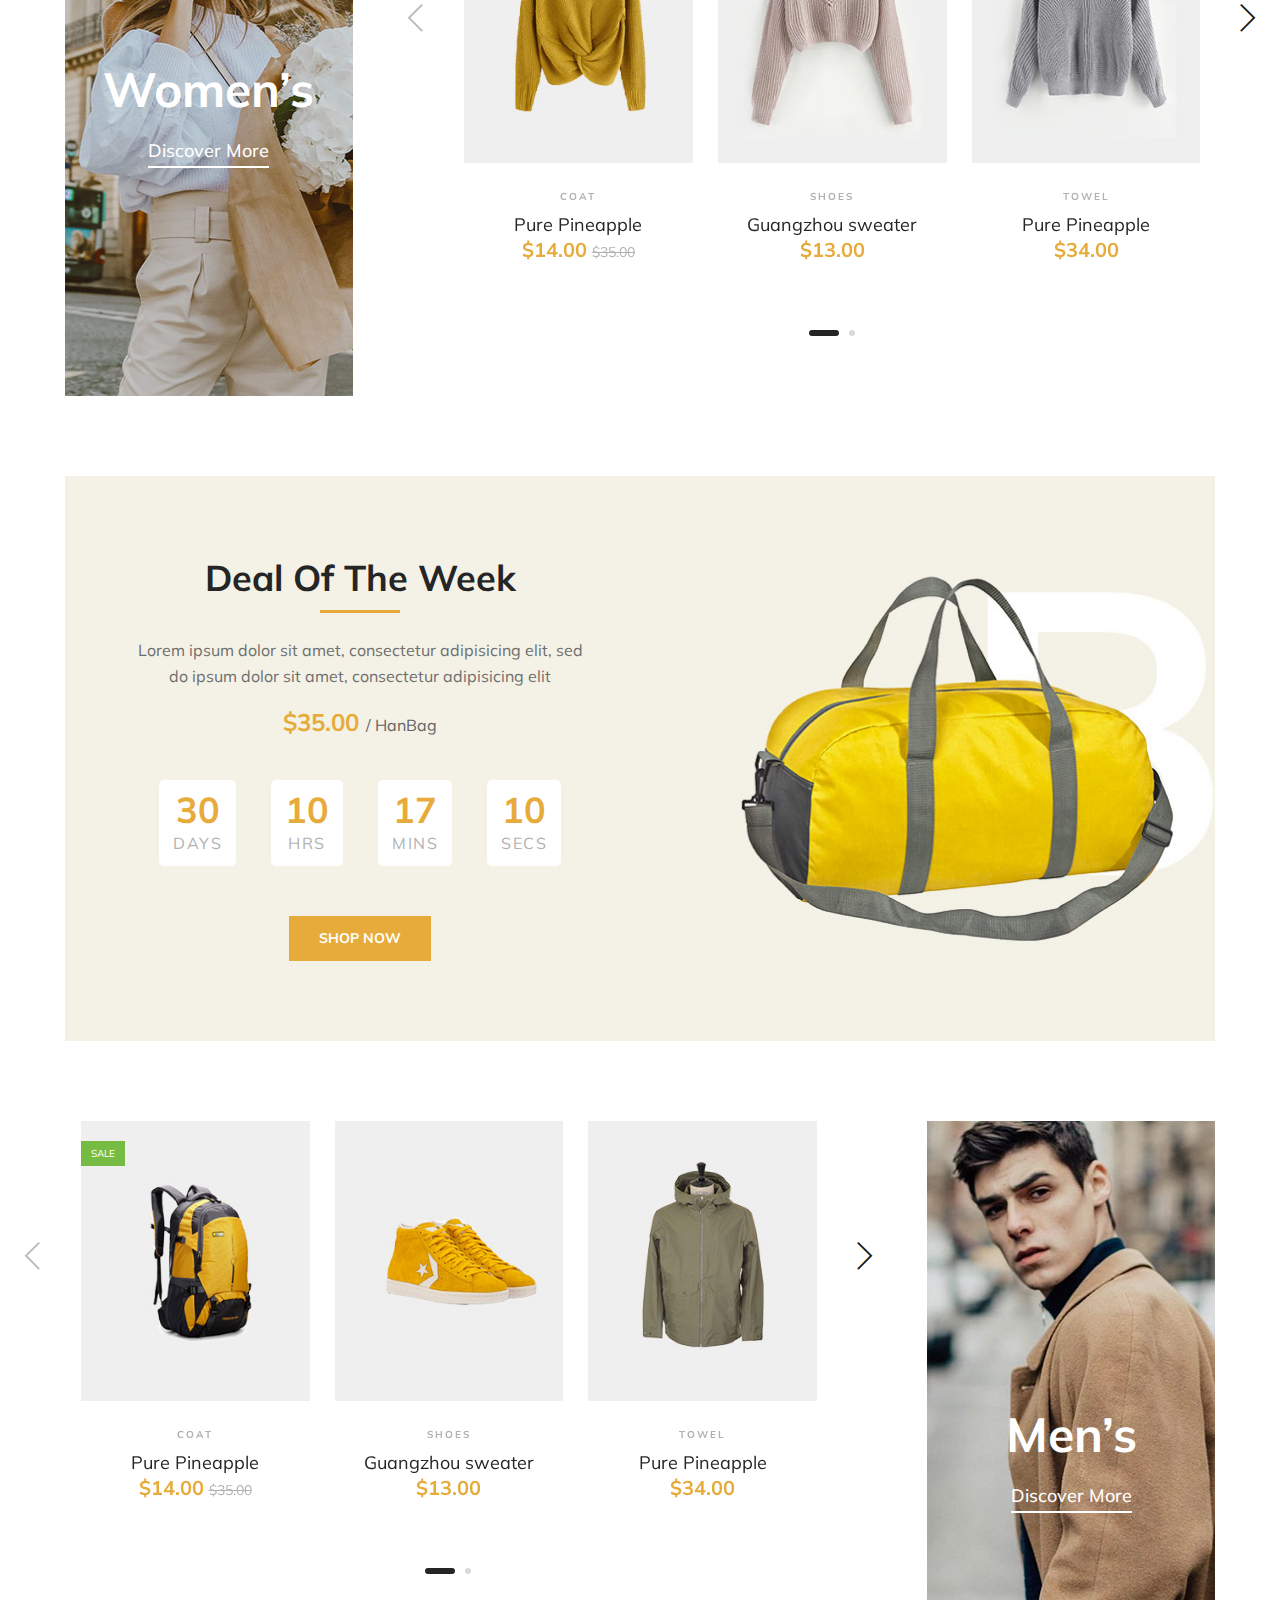
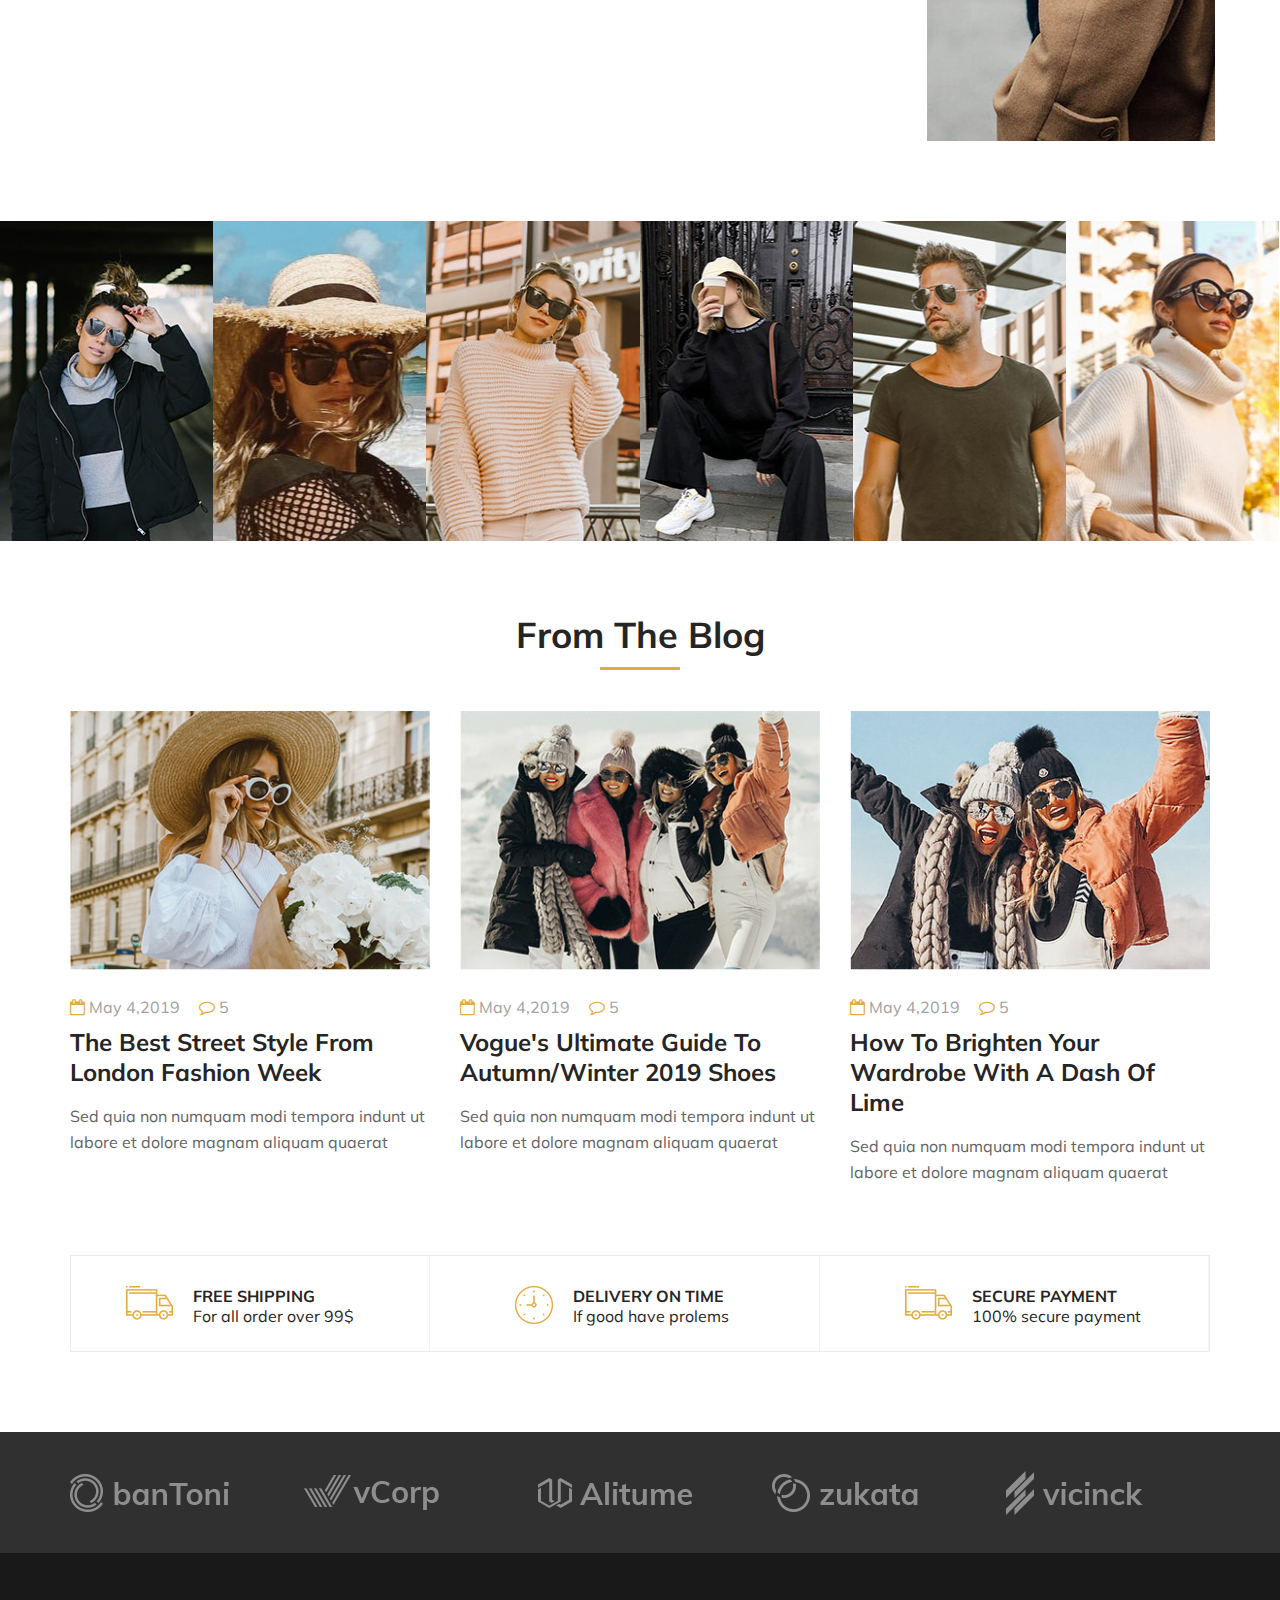
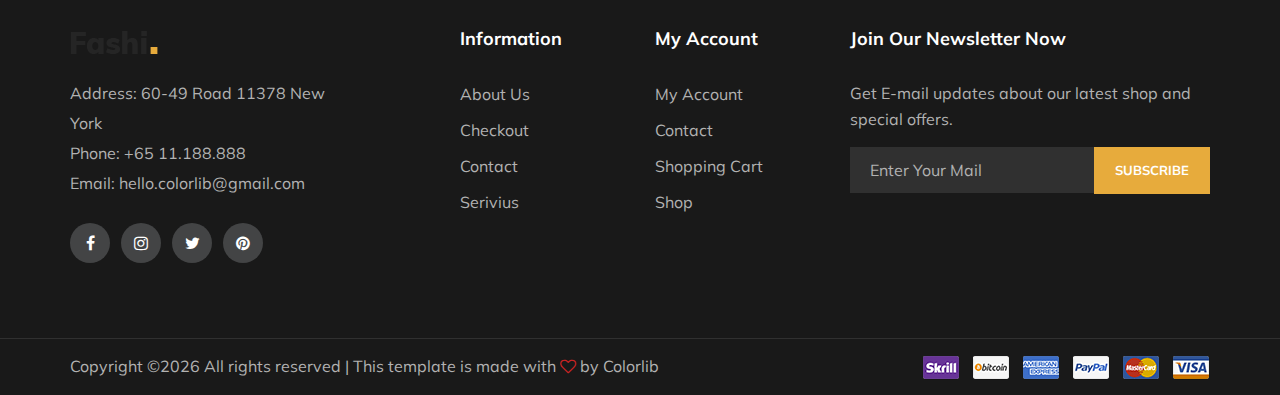
==== commit bac0e44f: "changed imge url" ====
--- a/index.html
+++ b/index.html
@@ -69,7 +69,7 @@
                     <div class="col-lg-2 col-md-2">
                         <div class="logo">
                             <a href="./index.html">
-                               <img src="img/logo.png" alt="">
+                               <img src="logo.png" alt="">
                             </a>
                         </div>
                     </div>
@@ -732,7 +732,7 @@
                 <div class="col-lg-3">
                     <div class="footer-left">
                         <div class="footer-logo">
-                            <a href="#"><img src="logoNew.png" alt=""></a>
+                            <a href="#"><img src="logo.png" alt=""></a>
                         </div>
                         <ul>
                             <li>Address: 60-49 Road 11378 New York</li>
